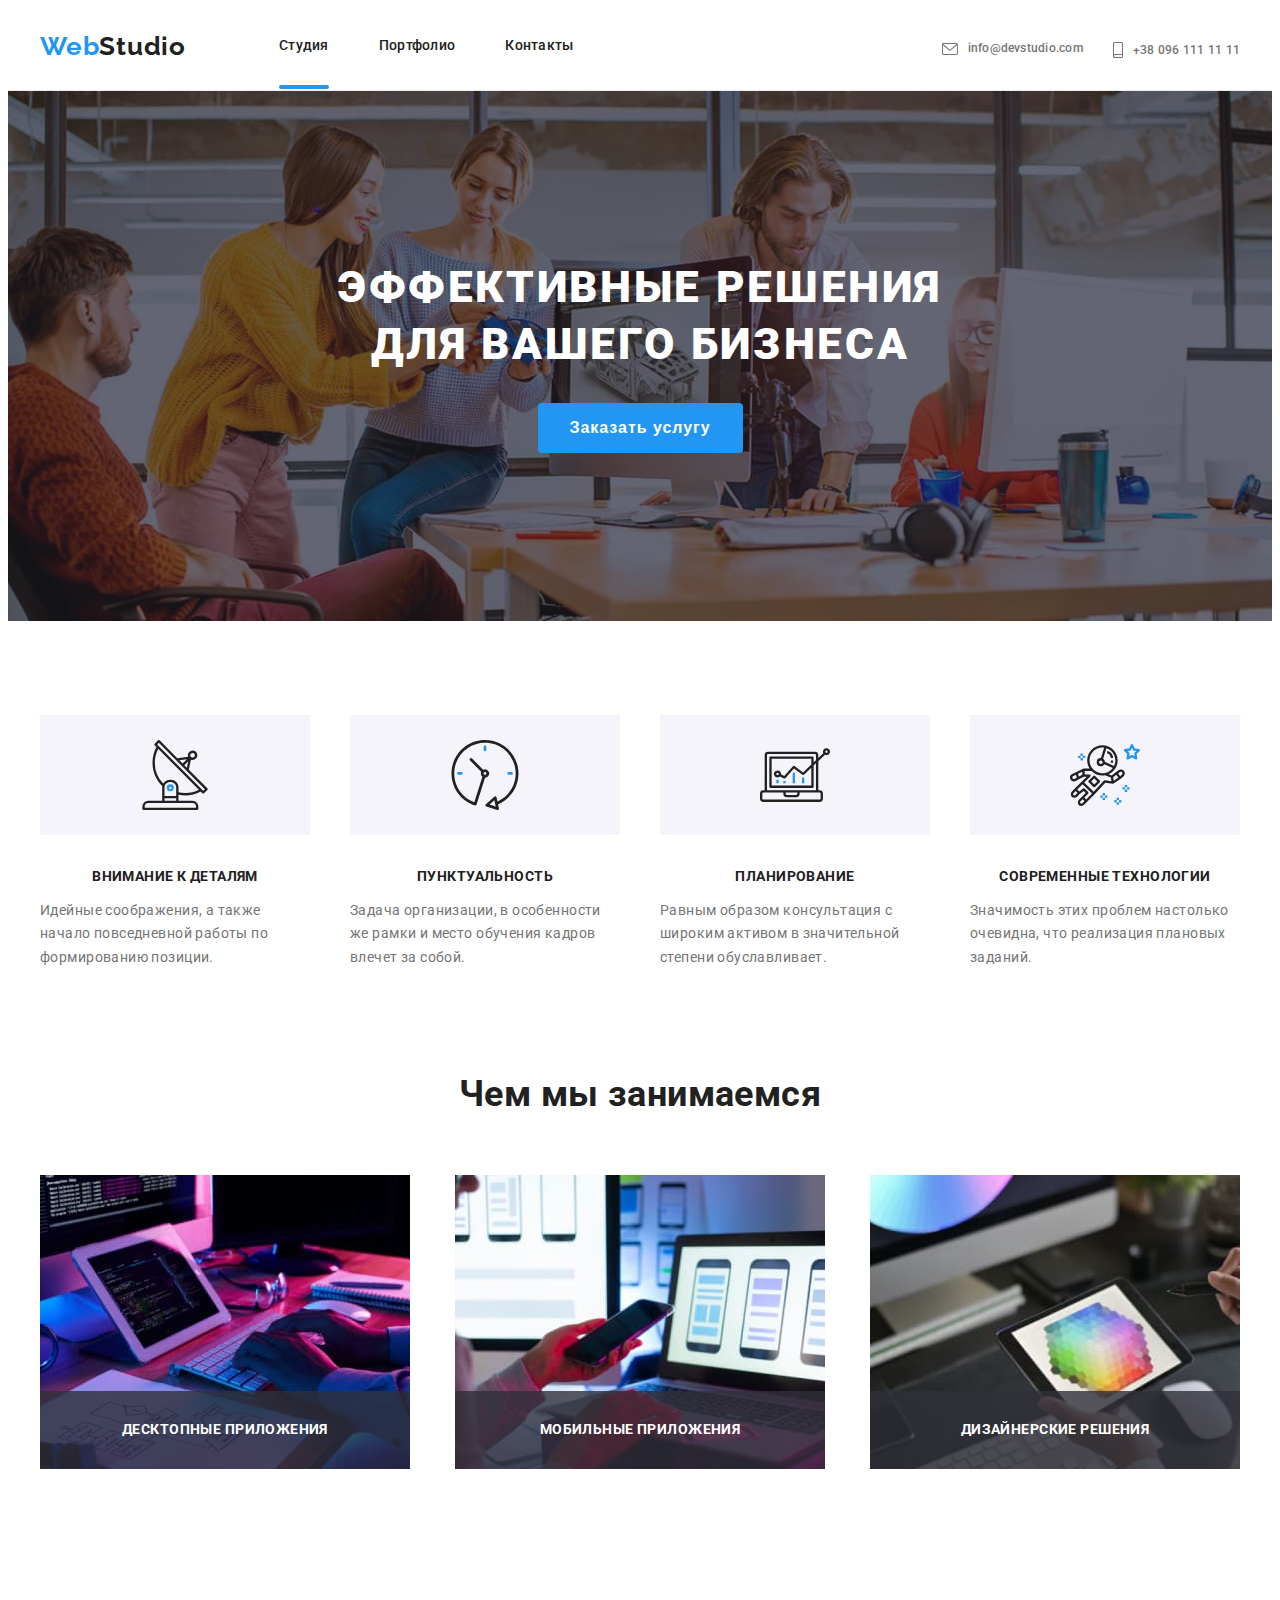
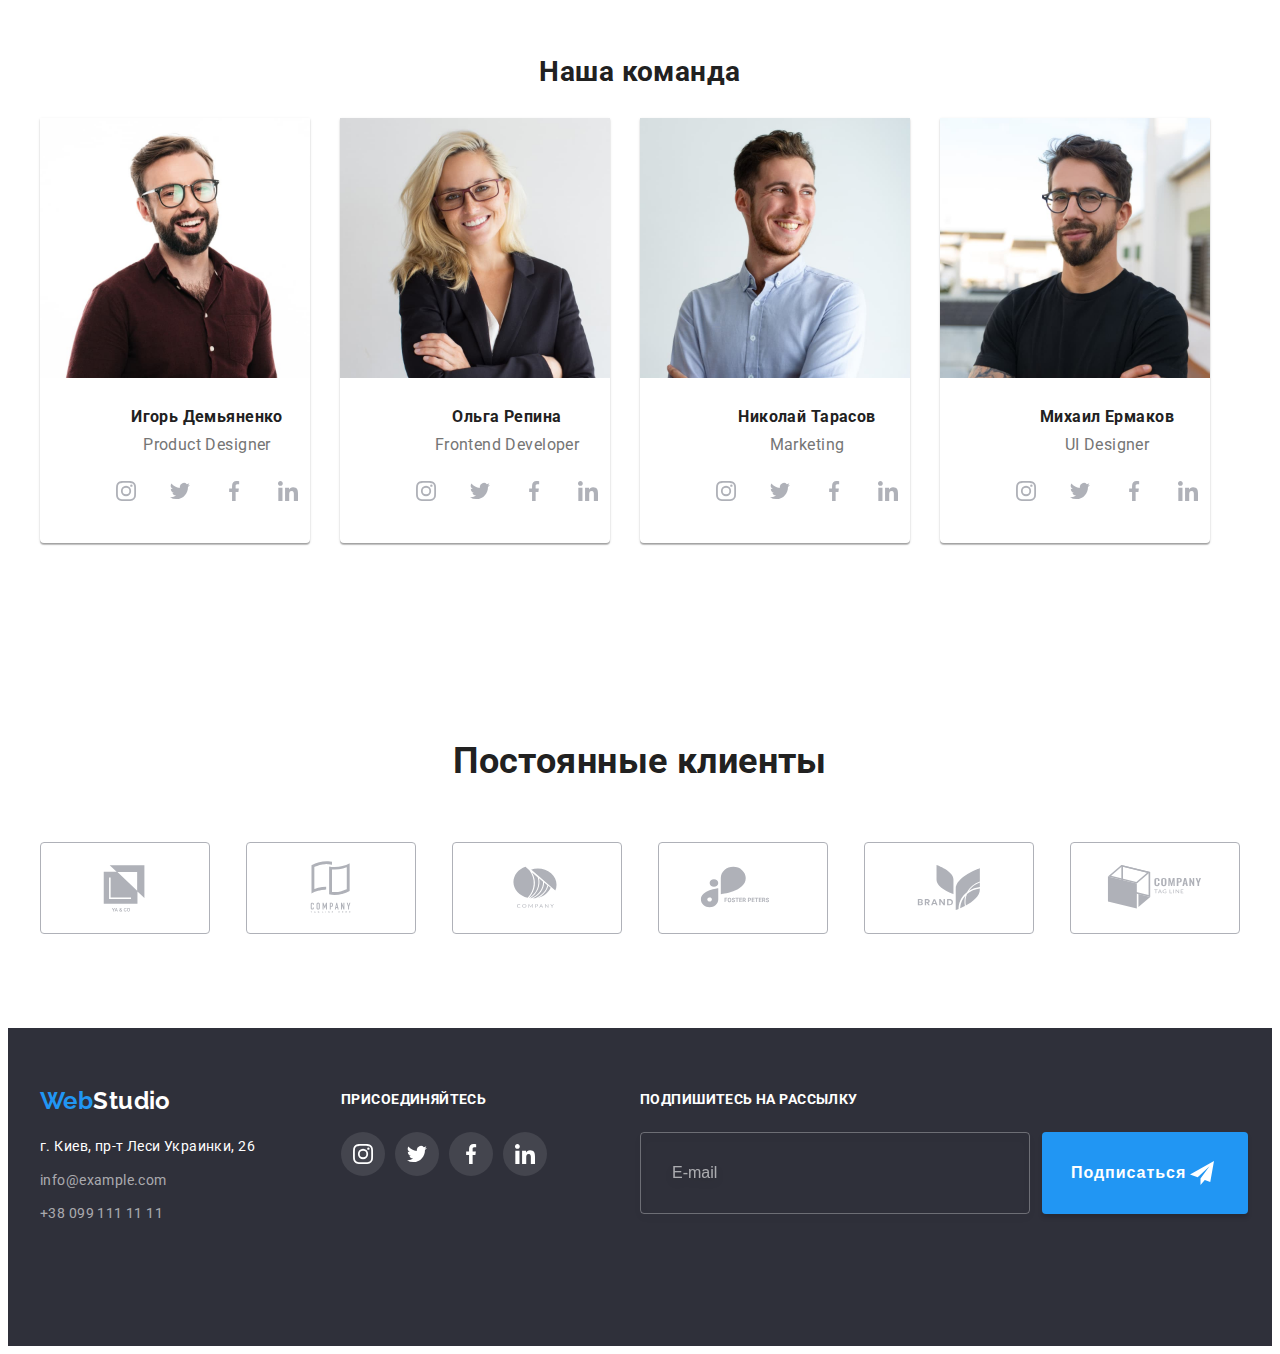
==== index.html @ 73c25d35 "adaptiv" ====
<!DOCTYPE html>
<html lang="ru">
  <head>
    <meta charset="UTF-8" />
    <meta http-equiv="X-UA-Compatible" content="IE=edge" />
    <meta name="viewport" content="width=device-width, initial-scale=1.0" />
    <link rel="preconnect" href="https://fonts.gstatic.com" />
    <link
      href="https://fonts.googleapis.com/css2?family=Raleway:wght@700&family=Roboto:wght@400;500;700;900&display=swap"
      rel="stylesheet"
    />
    <link
      rel="stylesheet"
      href="https://cdnjs.cloudflare.com/ajax/libs/modern-normalize/1.1.0/modern-normalize.min.css"
      integrity="sha512-wpPYUAdjBVSE4KJnH1VR1HeZfpl1ub8YT/NKx4PuQ5NmX2tKuGu6U/JRp5y+Y8XG2tV+wKQpNHVUX03MfMFn9Q=="
      crossorigin="anonymous"
      referrerpolicy="no-referrer"
    />
    <link rel="stylesheet" href="./css/main.min.css " />
    <title>WebStudio</title>
  </head>
  <body>
    <!-- Навигация
    ========================-->
    <header class="page-header">
      <div class="container page-header__container">
        <nav class="navigation">
          <a class="navigation__logo" href="./"
            ><samp class="logo__decoration">Web</samp>Studio</a
          >
          <button
            class="menu-toggle js-open-menu"
            aria-expanded="false"
            aria-controls="mobile-menu"
          >
            <svg
              width="24"
              height="24"
              fill="currentColor"
              viewBox="0 0 20 20"
              xmlns="http://www.w3.org/2000/svg"
            >
              <path
                fill-rule="evenodd"
                d="M3 5a1 1 0 011-1h12a1 1 0 110 2H4a1 1 0 01-1-1zM3 10a1 1 0 011-1h12a1 1 0 110 2H4a1 1 0 01-1-1zM3 15a1 1 0 011-1h12a1 1 0 110 2H4a1 1 0 01-1-1z"
                clip-rule="evenodd"
              ></path>
            </svg>
          </button>
          <div class="menu-container js-menu-container" id="mobile-menu">
            <button class="menu-toggle js-close-menu">
              <svg class="modal__icon-close">
                <use href="./images/svg/sprite.svg#close"></use>
              </svg>
            </button>
            <ul class="navigation__menu list">
              <li class="navigation__item">
                <a class="navigation__link link-current" href="./index.html"
                  >Студия</a
                >
              </li>
              <li class="navigation__item">
                <a class="navigation__link" href="./portfolio.html"
                  >Портфолио</a
                >
              </li>
              <li class="navigation__item">
                <a class="navigation__link" href="">Контакты</a>
              </li>
            </ul>
            <ul class="contact list">
              <li class="contact__item">
                <a class="contact__tell" href="tel:+380961111111">
                  +38 096 111 11 11</a
                >
              </li>
              <li class="contact__item">
                <a class="contact__mail" href="mailto:info@devstudio.com">
                  info@devstudio.com</a
                >
              </li>
            </ul>
            <ul class="menu-social list">
              <li class="menu-social__item">
                <a class="menu-social__link" href="">Instagram</a>
              </li>
              <li class="menu-social__item">
                <a class="menu-social__link" href="">Twitter</a>
              </li>
              <li class="menu-social__item">
                <a class="menu-social__link" href="">Facebook </a>
              </li>
              <li class="menu-social__item">
                <a class="menu-social__link" href="">LinkedIn</a>
              </li>
            </ul>
          </div>
          <ul class="navigation__menu list tablet">
            <li class="navigation__item">
              <a class="navigation__link link-current" href="./index.html"
                >Студия</a
              >
            </li>
            <li class="navigation__item">
              <a class="navigation__link" href="./portfolio.html">Портфолио</a>
            </li>
            <li class="navigation__item">
              <a class="navigation__link" href="">Контакты</a>
            </li>
          </ul>
        </nav>
        <ul class="contact list tablet">
          <li class="contact__item">
            <a class="contact__link" href="mailto:info@devstudio.com">
              <svg class="contact__icon-email">
                <use href="./images/svg/sprite.svg#email"></use>
              </svg>
              info@devstudio.com</a
            >
          </li>
          <li class="contact__item">
            <a class="contact__link" href="tel:+380961111111">
              <svg class="contact__icon-tell">
                <use href="./images/svg/sprite.svg#tel"></use>
              </svg>
              +38 096 111 11 11</a
            >
          </li>
        </ul>
      </div>
    </header>
    <main>
      <section class="page-hero">
        <div class="container">
          <h1 class="page-hero__title">
            Эффективные решения <br />
            для вашего бизнеса
          </h1>
          <button class="page-hero__button" type="button" data-modal-open>
            Заказать услугу
          </button>
        </div>
      </section>

      <!-- Особенности
    =========================-->
      <section class="page-section">
        <div class="container">
          <h2 class="visually-hidden">Особенности</h2>
          <ul class="features list">
            <li class="features__item">
              <div class="features__icon">
                <svg class="icon__antenna">
                  <use href="./images/svg/sprite.svg#antenna"></use>
                </svg>
              </div>
              <h3 class="features__title">Внимание к деталям</h3>
              <p class="features__text">
                Идейные соображения, а также начало повседневной работы по
                формированию позиции.
              </p>
            </li>
            <li class="features__item">
              <div class="features__icon">
                <svg class="icon__clock" width="70" height="70">
                  <use href="./images/svg/sprite.svg#clock"></use>
                </svg>
              </div>
              <h3 class="features__title">Пунктуальность</h3>
              <p class="features__text">
                Задача организации, в особенности же рамки и место обучения
                кадров влечет за собой.
              </p>
            </li>
            <li class="features__item">
              <div class="features__icon">
                <svg class="icon__diagram" width="70" height="70">
                  <use href="./images/svg/sprite.svg#diagram"></use>
                </svg>
              </div>
              <h3 class="features__title">Планирование</h3>
              <p class="features__text">
                Равным образом консультация с широким активом в значительной
                степени обуславливает.
              </p>
            </li>
            <li class="features__item">
              <div class="features__icon">
                <svg class="icon__astronaut" width="70" height="70">
                  <use href="./images/svg/sprite.svg#astronaut"></use>
                </svg>
              </div>
              <h3 class="features__title">Современные технологии</h3>
              <p class="features__text">
                Значимость этих проблем настолько очевидна, что реализация
                плановых заданий.
              </p>
            </li>
          </ul>
        </div>
      </section>

      <!-- Чем мы занимаемся
    ========================-->
      <section class="page-section works">
        <div class="container">
          <h2 class="works__title">Чем мы занимаемся</h2>
          <ul class="works-list list">
            <li class="works-list__item">
              <img src="./images/box1.jpg" alt="Человек с компютером" />
              <div class="works-list__bolok">
                <p class="works-list__text">Десктопные приложения</p>
              </div>
            </li>
            <li class="works-list__item">
              <img src="./images/box2.jpg" alt="Человек с телефоном" />
              <div class="works-list__bolok">
                <p class="works-list__text">Мобильные приложения</p>
              </div>
            </li>
            <li class="works-list__item">
              <img src="./images/box3.jpg" alt="Человек с планшетом" />
              <div class="works-list__bolok">
                <p class="works-list__text">Дизайнерские решения</p>
              </div>
            </li>
          </ul>
        </div>
      </section>

      <!-- Наша команда
    =========================-->
      <section class="page-section team">
        <div class="container">
          <h2 class="team-subject">Наша команда</h2>
          <ul class="team-list list">
            <li class="team-list__item">
              <img class="team-img" src="./images/img(1).jpg" alt="Мужчина" />
              <div class="team-info">
                <h3 class="team-info__name">Игорь Демьяненко</h3>
                <p class="team-info__profesion">Product Designer</p>
                <ul class="list-icon list">
                  <li class="list-icon__item">
                    <a class="list-icon__link" href="">
                      <svg class="list-icon__social">
                        <use
                          href="./images/svg/sprite.svg#instagram"
                        ></use></svg
                    ></a>
                  </li>
                  <li class="list-icon__item">
                    <a class="list-icon__link" href=""
                      ><svg class="list-icon__social">
                        <use href="./images/svg/sprite.svg#twiter"></use></svg
                    ></a>
                  </li>
                  <li class="list-icon__item">
                    <a class="list-icon__link" href=""
                      ><svg class="list-icon__social">
                        <use href="./images/svg/sprite.svg#fasebook"></use></svg
                    ></a>
                  </li>
                  <li class="list-icon__item">
                    <a class="list-icon__link" href=""
                      ><svg class="list-icon__social">
                        <use href="./images/svg/sprite.svg#linkedin"></use></svg
                    ></a>
                  </li>
                </ul>
              </div>
            </li>
            <li class="team-list__item">
              <img class="team-img" src="./images/img(2).jpg" alt="Женщина" />
              <div class="team-info">
                <h3 class="team-info__name">Ольга Репина</h3>
                <p class="team-info__profesion">Frontend Developer</p>
                <ul class="list-icon list">
                  <li class="list-icon__item">
                    <a class="list-icon__link" href="">
                      <svg class="list-icon__social">
                        <use
                          href="./images/svg/sprite.svg#instagram"
                        ></use></svg
                    ></a>
                  </li>
                  <li class="list-icon__item">
                    <a class="list-icon__link" href=""
                      ><svg class="list-icon__social">
                        <use href="./images/svg/sprite.svg#twiter"></use></svg
                    ></a>
                  </li>
                  <li class="list-icon__item">
                    <a class="list-icon__link" href=""
                      ><svg class="list-icon__social">
                        <use href="./images/svg/sprite.svg#fasebook"></use></svg
                    ></a>
                  </li>
                  <li class="list-icon__item">
                    <a class="list-icon__link" href=""
                      ><svg class="list-icon__social">
                        <use href="./images/svg/sprite.svg#linkedin"></use></svg
                    ></a>
                  </li>
                </ul>
              </div>
            </li>
            <li class="team-list__item">
              <img class="team-img" src="./images/img(3).jpg" alt="Мужчина" />
              <div class="team-info">
                <h3 class="team-info__name">Николай Тарасов</h3>
                <p class="team-info__profesion">Marketing</p>
                <ul class="list-icon list">
                  <li class="list-icon__item">
                    <a class="list-icon__link" href="">
                      <svg class="list-icon__social">
                        <use
                          href="./images/svg/sprite.svg#instagram"
                        ></use></svg
                    ></a>
                  </li>
                  <li class="list-icon__item">
                    <a class="list-icon__link" href=""
                      ><svg class="list-icon__social">
                        <use href="./images/svg/sprite.svg#twiter"></use></svg
                    ></a>
                  </li>
                  <li class="list-icon__item">
                    <a class="list-icon__link" href=""
                      ><svg class="list-icon__social">
                        <use href="./images/svg/sprite.svg#fasebook"></use></svg
                    ></a>
                  </li>
                  <li class="list-icon__item">
                    <a class="list-icon__link" href=""
                      ><svg class="list-icon__social">
                        <use href="./images/svg/sprite.svg#linkedin"></use></svg
                    ></a>
                  </li>
                </ul>
              </div>
            </li>
            <li class="team-list__item">
              <img class="team-img" src="./images/img(4).jpg" alt="Мужчина" />
              <div class="team-info">
                <h3 class="team-info__name">Михаил Ермаков</h3>
                <p class="team-info__profesion">UI Designer</p>
                <ul class="list-icon list">
                  <li class="list-icon__item">
                    <a class="list-icon__link" href="">
                      <svg class="list-icon__social">
                        <use
                          href="./images/svg/sprite.svg#instagram"
                        ></use></svg
                    ></a>
                  </li>
                  <li class="list-icon__item">
                    <a class="list-icon__link" href=""
                      ><svg class="list-icon__social">
                        <use href="./images/svg/sprite.svg#twiter"></use></svg
                    ></a>
                  </li>
                  <li class="list-icon__item">
                    <a class="list-icon__link" href=""
                      ><svg class="list-icon__social">
                        <use href="./images/svg/sprite.svg#fasebook"></use></svg
                    ></a>
                  </li>
                  <li class="list-icon__item">
                    <a class="list-icon__link" href=""
                      ><svg class="list-icon__social">
                        <use href="./images/svg/sprite.svg#linkedin"></use></svg
                    ></a>
                  </li>
                </ul>
              </div>
            </li>
          </ul>
        </div>
      </section>

      <!-- Постоянные клиенты
    =========================-->
      <section class="page-section">
        <div class="container">
          <h2 class="customers__subject">Постоянные клиенты</h2>
          <ul class="customers-list list">
            <li class="customers-list__item">
              <a class="customers-list__link" href="">
                <svg class="customers-list__icon">
                  <use href="./images/svg/sprite.svg#compani1"></use>
                </svg>
              </a>
            </li>
            <li class="customers-list__item">
              <a class="customers-list__link" href="">
                <svg class="customers-list__icon">
                  <use href="./images/svg/sprite.svg#compani2"></use>
                </svg>
              </a>
            </li>
            <li class="customers-list__item">
              <a class="customers-list__link" href="">
                <svg class="customers-list__icon">
                  <use href="./images/svg/sprite.svg#compani3"></use>
                </svg>
              </a>
            </li>
            <li class="customers-list__item">
              <a class="customers-list__link" href="">
                <svg class="customers-list__icon">
                  <use href="./images/svg/sprite.svg#compani4"></use>
                </svg>
              </a>
            </li>
            <li class="customers-list__item">
              <a class="customers-list__link" href="">
                <svg class="customers-list__icon">
                  <use href="./images/svg/sprite.svg#compani5"></use>
                </svg>
              </a>
            </li>
            <li class="customers-list__item">
              <a class="customers-list__link" href="">
                <svg class="customers-list__icon">
                  <use href="./images/svg/sprite.svg#compani6"></use>
                </svg>
              </a>
            </li>
          </ul>
        </div>
      </section>
    </main>

    <!-- Подвал
    ========================= -->
    <footer class="footer">
      <div class="container container-foter">
        <div class="footer__section">
          <div class="container-adress">
            <a class="footer__logo" href="./"
              ><samp class="logo__decoration">Web</samp>Studio</a
            >

            <address class="address">
              <ul class="address__list list">
                <li class="address__item">
                  <a
                    class="address__contact"
                    href="https://cutt.ly/vnE3hMo"
                    target="_blank"
                    >г. Киев, пр-т Леси Украинки, 26</a
                  >
                </li>
                <li class="address__item">
                  <a class="address__mail" href="mailto:info@devstudio.com"
                    >info@example.com</a
                  >
                </li>
                <li class="address__item">
                  <a class="address__tell" href="tel:+380961111111"
                    >+38 099 111 11 11</a
                  >
                </li>
              </ul>
            </address>
          </div>
          <div class="footer__social">
            <h2 class="social__subject">присоединяйтесь</h2>
            <ul class="list social__list">
              <li class="social__item">
                <a class="social__link" href=""
                  ><svg class="social__icon">
                    <use
                      href="./images/svg/sprite.svg#instagram
                "
                    ></use></svg
                ></a>
              </li>
              <li class="social__item">
                <a class="social__link" href=""
                  ><svg class="social__icon">
                    <use
                      href="./images/svg/sprite.svg#twiter
                "
                    ></use></svg
                ></a>
              </li>
              <li class="social__item">
                <a class="social__link" href=""
                  ><svg class="social__icon">
                    <use
                      href="./images/svg/sprite.svg#fasebook
                "
                    ></use></svg
                ></a>
              </li>
              <li class="social__item">
                <a class="social__link" href=""
                  ><svg class="social__icon">
                    <use
                      href="./images/svg/sprite.svg#linkedin
                "
                    ></use></svg
                ></a>
              </li>
            </ul>
          </div>
        </div>
        <div class="footer-form">
          <h3 class="footer-form__title">Подпишитесь на рассылку</h3>
          <div class="form-box">
            <form action="#">
              <label for="mail"></label>
              <input
                type="email"
                id="mail"
                placeholder="E-mail"
                class="footer-form__mail"
              />
            </form>
            <button type="submit" class="footer-form__button">
              Подписаться
            </button>
          </div>
        </div>
      </div>
    </footer>

    <!-- Modals
==================================== -->
    <div class="backdrop is-hidden" data-modal>
      <div class="modal">
        <button class="modal__button-close" type="button" data-modal-close>
          <svg class="modal__icon-close">
            <use href="./images/svg/sprite.svg#close"></use>
          </svg>
        </button>
        <h3 class="modal__title">Оставьте свои данные, мы вам перезвоним</h3>
        <form action="#" class="modal-form">
          <label for="user-name" class="modal-form__label">Имя</label>

          <div class="modal-form__box">
            <input
              type="text"
              name="user-name"
              class="modal-form__input"
              id="user-name"
              autofocus
            />
            <svg class="modal-form__icon">
              <use href="./images/svg/sprite.svg#user"></use>
            </svg>
          </div>

          <label for="user-phone" class="modal-form__label">Телефон</label>
          <div class="modal-form__box">
            <input
              type="tel"
              name="user-phone"
              class="modal-form__input"
              id="user-phone"
            />
            <svg class="modal-form__icon">
              <use href="./images/svg/sprite.svg#phone"></use>
            </svg>
          </div>

          <label for="user-mail" class="modal-form__label">Почта</label>
          <div class="modal-form__box">
            <input
              type="email"
              name="user-mail"
              class="modal-form__input"
              id="user-mail"
            />
            <svg class="modal-form__icon">
              <use href="./images/svg/sprite.svg#mail"></use>
            </svg>
          </div>
          <label for="textarea" class="modal-form__label">Комментарий</label>
          <textarea
            name="textarea"
            id="textarea"
            cols="20"
            rows="10"
            class="modal-form__textarea"
            placeholder="Введите текст"
          ></textarea>

          <label for="modal-checkbox" class="modal-form__checkbox">
            <input
              type="checkbox"
              id="modal-checkbox"
              class="checkbox title-none"
            />
            <span class="checkbox__box"></span>
            <span class="modal-form__agree"
              >Соглашаюсь с рассылкой и принимаю
              <a href="" class="agree__link">Условия договора</a></span
            >
          </label>
        </form>
        <button type="submit" class="modal-form__button">Отправить</button>
      </div>
    </div>

    <script src="./js/modal.js"></script>
    <script defer src="js/mobile-menu.js"></script>
  </body>
</html>
---- css/main.min.css ----
:root{--title-color: #212121;--primarycolor: #757575;--white-color: #fff;--acent-color: #2196f3;--button-color: #f5f4fa;--roboto-font: 'Roboto', sans-serif;--logo-font: 'Raleway', sans-serif}.visually-hidden{position:absolute;width:1px;height:1px;margin:-1px;border:0;padding:0;white-space:nowrap;clip-path:inset(100%);clip:rect(0 0 0 0);overflow:hidden}.is-hidden{opacity:0;visibility:hidden;pointer-events:none}.modal__button-close{display:flex;justify-content:center;align-items:center;position:absolute;top:8px;right:8px;cursor:pointer;width:30px;height:30px;border-radius:50%;border:1px solid rgba(0,0,0,0.1);padding:0;background-color:transparent;outline:none;transition:box-shadow 250ms cubic-bezier(0.4, 0, 0.2, 1),fill 250ms cubic-bezier(0.4, 0, 0.2, 1),border-color 250ms cubic-bezier(0.4, 0, 0.2, 1)}.modal__button-close:hover,.modal__button-close:focus{fill:var(--accnt-color);border-color:var(--accnt-color);box-shadow:0px 1px 1px rgba(0,0,0,0.12),0px 4px 4px rgba(0,0,0,0.06),1px 4px 6px rgba(0,0,0,0.16)}.modal__icon-close{width:18px;height:18px}body{background-color:var(--white-color);color:var(--primarycolor);font-family:var(--roboto-font);font-size:14px;font-weight:400;line-height:1.7;letter-spacing:0.03em}h1,h2,h3,h4,h5,h6,p{margin:0}.list{list-style:none;padding:0;margin:0}img{display:block}.page-section{padding-top:60px;padding-bottom:60px}@media screen and (min-width: 1200px){.page-section{padding-top:94px;padding-bottom:94px}}.container{width:100%;padding:0 15px}@media screen and (min-width: 480px){.container{width:480px;margin:0 auto}}@media screen and (min-width: 768px){.container{width:768px}}@media screen and (min-width: 1200px){.container{width:1200px}}.page-header{padding:10px 0;border-bottom:1px solid #ececec}.navigation{display:flex;align-items:center;justify-content:space-between}.navigation__logo{text-decoration:none;font-family:var(--logo-font);font-size:24px;font-weight:700;line-height:1.1;color:var(--title-color);letter-spacing:0.03em}.logo__decoration{font-family:var(--logo-font);color:var(--acent-color)}.menu-toggle{min-height:40px;min-width:40px;display:flex;align-items:center;justify-content:center;margin:0;padding:0;background-color:transparent;cursor:pointer;border:none;border-radius:50%;outline:none}.menu-toggle:hover,.menu-toggle:focus{color:var(--acent-color)}.menu-container{position:fixed;top:0;left:0;width:100%;z-index:999;padding:48px 0 48px 40px;background-color:var(--white-color);transform:translateX(-150%);transition:transform 250ms ease-in-out}.menu-container .menu-toggle{position:absolute;top:16px;right:16px;color:var(--white-color)}.menu-container .menu-toggle:hover{fill:var(--acent-color)}.menu-container.is-open{transform:translateX(0)}@media (min-width: 767px){.menu-toggle{display:none}}.navigation__menu{margin-bottom:300px}.navigation__item{margin-bottom:35px}.navigation__item:last-child{margin:0}.navigation__link{text-decoration:none;font-weight:500;font-size:40px;color:var(--title-color)}.link-current{color:var(--acent-color)}.contact{margin-bottom:65px}.contact__item:not(:last-child){margin-bottom:30px}.contact__link{text-decoration:none;font-weight:500;font-size:34px;line-height:1.1;letter-spacing:0.02em;color:var(--primarycolor)}.contact__tell{text-decoration:none;font-weight:500;font-size:34px;letter-spacing:0.02em;color:var(--acent-color)}.contact__mail{text-decoration:none;font-weight:500;font-size:24px;letter-spacing:0.02em;color:var(--primarycolor)}.menu-social{display:flex}.menu-social__item:not(:last-child){margin-right:20px}.menu-social__link{text-decoration:none;font-weight:500;font-size:18px;letter-spacing:0.02em;color:var(--acent-color)}@media screen and (max-width: 767px){.tablet{display:none}}@media screen and (min-width: 768px){.page-header__container{display:flex}.navigation__logo{margin-right:88px}.menu-toggle{display:none}.navigation__menu{display:flex;margin-bottom:0;margin-right:84px}.navigation__item{margin-right:50px;margin-bottom:0}.navigation__item:last-child{margin:0}.navigation__link{position:relative;text-decoration:none;font-weight:500;font-size:14px;letter-spacing:0.02em;color:var(--title-color)}.link-current::after{display:block;position:absolute;bottom:0;bottom:-22px;content:'';width:100%;height:4px;background:var(--acent-color);border-radius:2px}.contact{margin-bottom:0;align-items:center}.contact__item:not(:last-child){margin-bottom:10px}.contact__link{display:flex;align-items:center;text-decoration:none;font-weight:500;font-size:12px;line-height:1.1;letter-spacing:0.02em;text-align:center;color:var(--primarycolor)}.contact__icon-email{display:inline-block;width:14px;height:10px;margin-right:10px;fill:#757575}.contact__icon-tell{display:inline-block;align-items:center;width:10px;height:14px;margin-right:10px;fill:#757575}}@media screen and (min-width: 1200px){.page-header{padding:24px 0}.page-header__container{justify-content:space-between;align-items:baseline}.navigation__logo{margin-right:93px;font-weight:700;font-size:26px}.link-current::after{bottom:-36px}.navigation__link{transition:color 250ms cubic-bezier(0.4, 0, 0.2, 1)}.navigation__link:hover,.navigation__link:focus{color:var(--acent-color)}.contact{display:flex;align-items:flex-start}.contact__item:not(:last-child){margin-right:30px}.contact__link{transition:color 250ms cubic-bezier(0.4, 0, 0.2, 1)}.contact__link:hover,.contact__link:focus{color:var(--acent-color)}.contact__icon-email{width:16px;height:12px;transition:fill 250ms cubic-bezier(0.4, 0, 0.2, 1)}.contact__link:hover .contact__icon-email,.contact__link:focus .contact__icon-email{fill:var(--acent-color)}.contact__icon-tell{width:10px;height:16px;transition:fill 250ms cubic-bezier(0.4, 0, 0.2, 1)}.contact__link:hover .contact__icon-tell,.contact__link:focus .contact__icon-tell{fill:var(--acent-color)}}.page-hero{width:100%;padding:168px 0;text-align:center;margin:auto;background-color:#2f303a;background-image:linear-gradient(to right, rgba(47,48,58,0.4), rgba(47,48,58,0.4)),url(../images/svg/hero.jpg);background-repeat:no-repeat;background-position:center;background-size:cover}.page-hero__title{margin:0;margin-bottom:30px;text-transform:uppercase;font-weight:900;font-size:26px;line-height:1.3;letter-spacing:0.06em;color:var(--white-color)}.page-hero__button{border:none;padding:10px 32px;border-radius:4px;letter-spacing:0.06em;font-weight:700;font-size:16px;line-height:1.87;text-align:center;letter-spacing:0.06em;background-color:var(--acent-color);color:var(--white-color);cursor:pointer;transition:background-color 250ms cubic-bezier(0.4, 0, 0.2, 1)}@media screen and (min-width: 1200px){.page-hero__title{font-weight:900;font-size:44px}.page-hero__button:hover,.page-hero__button:focus{background-color:#188ce8}}.features{list-style:none}.features__item{width:100%;align-items:center}.features__item:not(:last-child){margin-bottom:30px}.features__icon{display:flex;justify-content:center;align-items:center;margin-bottom:30px;height:120px;width:100%;background-color:#f5f4fa}@media screen and (min-width: 480px){.features__item{width:450px}.features__icon{width:450px}}.icon__antenna{width:70px;height:70px;fill:#212121}.icon__clock{fill:#212121}.icon__diagram{fill:#2196f3}.icon__astronaut{fill:#2196f3}.features__title{margin-top:0;margin-bottom:10px;text-align:center;color:var(--title-color);font-size:14px;font-weight:700;text-transform:uppercase}@media screen and (min-width: 768px){.features{display:flex;flex-wrap:wrap;justify-content:space-between}.features__item{width:354px}.features__item:nth-child(3){margin-bottom:0}.features__icon{width:354px}}@media screen and (min-width: 1200px){.features{flex-wrap:nowrap}.features .features__item{margin-bottom:0}.features__item{width:calc(100% / 4 - 30px)}.features__icon{width:270px}}.works{padding-top:0}@media screen and (max-width: 1199px){.works{display:none}}.works__title{margin-top:0;margin-bottom:50px;text-align:center;font-weight:700;font-size:36px;color:var(--title-color)}.works-list{display:flex;justify-content:space-between}.works-list__item{position:relative}.works-list__bolok{position:absolute;bottom:0;left:50%;transform:translate(-50%, 0px);width:100%}.works-list__text{margin:0;padding-top:27px;padding-bottom:27px;display:flex;justify-content:center;font-family:var(--roboto-font);font-weight:bold;font-size:14px;color:var(--white-color);text-transform:uppercase;background:rgba(47,48,58,0.8)}.team-subject{margin-bottom:30px;text-align:center;font-weight:700;font-size:28px;line-height:1.1;color:var(--title-color)}.team-list__item{background-color:var(--white-color);box-shadow:0px 1px 3px rgba(0,0,0,0.12),0px 1px 1px rgba(0,0,0,0.14),0px 2px 1px rgba(0,0,0,0.2);border-radius:0px 0px 4px 4px}.team-list__item:not(:last-child){margin-bottom:30px}.team-img{margin:auto;width:100%}.team-info{width:100%;text-align:center;padding-top:30px;padding-bottom:30px;padding-left:32px;padding-right:32px}.team-info__name{font-weight:500px;font-size:16px;margin-bottom:10px;line-height:1.1;color:var(--title-color)}.team-info__profesion{font-size:16px;line-height:1.1;margin-bottom:16px}.list-icon{list-style:none;display:flex;justify-content:center}.list-icon__item{margin-right:10px}.list-icon__item:last-child{margin-right:0}.list-icon__link{display:block;width:44px;height:44px;background-color:var(--white-color);border-radius:50px}.list-icon__social{width:44px;height:44px;fill:#afb1b8}@media screen and (min-width: 768px){.team-list{display:flex;flex-wrap:wrap}.team-list__item{width:354px}.team-list__item:nth-child(3){margin-bottom:0}.team-list__item:nth-child(2n+1){margin-right:30px}.team-img{width:354px;height:374px}}@media screen and (min-width: 1200px){.team-list{flex-wrap:nowrap}.team-list .team-list__item{margin-bottom:0}.team-list__item{width:270px}.team-list__item:nth-child(2){margin-right:30px}.team-img{width:270px;height:260px}.list-icon__link{transition:background-color 250ms cubic-bezier(0.4, 0, 0.2, 1)}.list-icon__link:hover,.list-icon__link:focus{background-color:var(--acent-color)}.list-icon__social{transition:fill 250ms cubic-bezier(0.4, 0, 0.2, 1)}.list-icon__link:hover .list-icon__social,.list-icon__link:focus .list-icon__social{fill:var(--white-color)}}.customers__subject{font-size:36px;color:var(--title-color);text-align:center;margin:0%;margin-bottom:50px}.customers-list{display:flex;flex-wrap:wrap;justify-content:space-between}.customers-list__item{width:210px}.customers-list__item:nth-child(-n+4){margin-bottom:30px}.customers-list__link{display:flex;justify-content:center;align-items:center;height:92px;border:1px solid #afb1b8;box-sizing:border-box;border-radius:4px;transition:border-color 250ms cubic-bezier(0.4, 0, 0.2, 1)}.customers-list__link:hover,.customers-list__link:focus{border-color:var(--acent-color)}.customers-list__icon{width:106px;height:60px;fill:#afb1b8;transition:fill 250ms cubic-bezier(0.4, 0, 0.2, 1)}.customers-list__link:hover .customers-list__icon,.customers-list__link:focus .customers-list__icon{fill:var(--acent-color)}@media screen and (min-width: 768px){.customers-list__item:nth-child(4){margin-bottom:0}}@media screen and (min-width: 1200px){.customers-list .customers-list__item{margin-bottom:0}.customers-list__item{width:170px}}.footer{padding:60px 0;background-color:#2f303a}.container-adress{text-align:center;margin-bottom:60px}.footer__logo{display:inline-block;margin-bottom:20px;text-decoration:none;font-family:var(--logo-font);font-size:24px;font-weight:700;line-height:1.1;color:var(--white-color)}.address{margin:0 auto;font-style:inherit;width:231px}.address__list{display:inline-block;list-style:none}.address__item{margin-bottom:10px}.address__item:last-child{margin:0}.address__contact{display:inline-block;text-decoration:none;font-style:inherit;line-height:1.7;color:var(--white-color);transition:color 250ms cubic-bezier(0.4, 0, 0.2, 1)}.address__mail{display:inline-block;text-decoration:none;line-height:1.7;color:rgba(255,255,255,0.6)}.address__tell{text-decoration:none;line-height:1.7;color:rgba(255,255,255,0.6);transition:color 250ms cubic-bezier(0.4, 0, 0.2, 1)}.footer__social{text-align:center;margin-bottom:60px}.social__subject{margin-bottom:20px;text-transform:uppercase;font-size:14px;color:var(--white-color)}.social__list{display:flex;justify-content:center}.social__item{margin-right:10px}.social__item:last-child{margin-right:0}.social__link{display:flex;justify-content:center;align-items:center;width:44px;height:44px;background-color:rgba(255,255,255,0.1);border-radius:50px}.social__icon{width:44px;height:44px;fill:var(--white-color)}.footer-form{text-align:center}.footer-form__title{font-weight:bold;font-size:14px;text-transform:uppercase;color:var(--white-color);margin:0;margin-bottom:20px}.footer-form__mail{width:100%;margin-bottom:20px;color:var(--white-color);background-color:transparent;border:1px solid rgba(255,255,255,0.3);filter:drop-shadow(0px 4px 4px rgba(0,0,0,0.15));border-radius:4px;height:50px;padding:15px}.footer-form__mail::placeholder{font-size:16px;line-height:1.6;color:rgba(255,255,255,0.6);padding:15px 295px 15px 16px}.footer-form__button{color:var(--white-color);font-weight:bold;font-size:16px;line-height:1.8;letter-spacing:0.06em;padding:10px 62px 10px 29px;background:#2196f3;box-shadow:0px 4px 4px rgba(0,0,0,0.15);border:none;border-radius:4px;cursor:pointer;background-repeat:no-repeat;background-origin:border-box;background-position:148px 50%;background-image:url(../images/svg/icon-tviter.svg)}@media screen and (min-width: 768px){.footer__section{display:flex;justify-content:space-between}.footer-form__mail{width:450px}}@media screen and (min-width: 1200px){.container-foter{display:flex}.container-adress{text-align:inherit;margin-right:70px}.footer__social{margin-right:93px;text-align:inherit}.social__link{transition:background-color 250ms cubic-bezier(0.4, 0, 0.2, 1)}.social__link:hover,.social__link:focus{background-color:var(--accnt-color)}.footer-form{text-align:inherit}.footer-form__mail{width:358px;margin-bottom:0;margin-right:12px}.form-box{display:flex}}.filter__list{display:flex;flex-wrap:wrap;list-style:none;margin-bottom:46px}.filter__item:nth-child(-n+4){margin-right:8px}.filter__item:nth-child(-n+4):nth-child(-n+3){margin-bottom:15px}.filter__button{border:none;border-radius:4px;padding:6px 22px;font-family:var(--roboto-font);font-size:16px;font-weight:500;line-height:1.6;background-color:var(--button-color);color:var(--title-color);cursor:pointer;transition:box-shadow 250ms cubic-bezier(0.4, 0, 0.2, 1),background-color 250ms cubic-bezier(0.4, 0, 0.2, 1),color 250ms cubic-bezier(0.4, 0, 0.2, 1)}.filter__button:hover,.filter__button:focus{background-color:var(--acent-color);color:var(--white-color);box-shadow:0px 3px 1px rgba(0,0,0,0.1),0px 1px 2px rgba(0,0,0,0.08),0px 2px 2px rgba(0,0,0,0.12);border-radius:4px}.portfolio__list{list-style:none;display:flex;flex-wrap:wrap}.portfolio__list>.portfolio__item{flex-basis:calc(100% / 3 - 30px);margin-left:30px;margin-top:30px}.portfolio__link{display:block;width:100%;text-decoration:none;transition:box-shadow 250ms cubic-bezier(0.4, 0, 0.2, 1)}.portfolio__link:hover,.portfolio__link:focus{box-shadow:0px 1px 1px rgba(0,0,0,0.12),0px 4px 4px rgba(0,0,0,0.06),1px 4px 6px rgba(0,0,0,0.16)}.portfolio__overlay{position:relative;overflow:hidden}.overlay__img{margin:0}.overlay__text{position:absolute;top:0;left:0;width:100%;height:100%;background:rgba(33,150,243,0.9);transform:translateY(100%);transition:transform 250ms linear;font-weight:400;font-size:18px;line-height:1.5;color:var(--white-color);letter-spacing:0.03em;padding:63px 24px;margin:0;overflow:auto}.portfolio__link:hover .overlay__text,.portfolio__link:focus .overlay__text{transform:translateY(0%)}.portfolio__blok{padding:20px 24px;border:1px solid #eeeeee;border-top:none}.box__title{margin:0;font-weight:700;font-size:18px;line-height:2;color:var(--title-color)}.box__text{margin:0;color:var(--primarycolor);font-size:16px;line-height:1.8}.backdrop{position:fixed;top:0;left:0;background:rgba(0,0,0,0.2);width:100vw;height:100vh}.modal{position:absolute;top:50%;left:50%;transform:translate(-50%, -50%);padding:40px;width:450px;height:609px;background-color:var(--white-color);text-align:center}.modal__title{font-weight:bold;font-size:20px;line-height:1.1;letter-spacing:0.03em;color:var(--title-color);margin:0;margin-bottom:12px}.modal-form{margin-bottom:30px;text-align:initial}.modal-form__label{display:inline-block;font-weight:normal;font-size:12px;line-height:1.1;letter-spacing:0.01em;margin-bottom:4px}.modal-form__box{position:relative;margin-bottom:10px}.modal-form__icon{width:18px;height:18px;position:absolute;left:12px;top:50%;transform:translateY(-50%);transition:fill 250ms cubic-bezier(0.4, 0, 0.2, 1)}.modal-form__input:hover+.modal-form__icon,.modal-form__input:focus+.modal-form__icon{fill:var(--acent-color)}.modal-form__input{width:100%;height:40px;border:1px solid rgba(33,33,33,0.2);border-radius:4px;outline:none;padding-left:42px;transition:border-color 250ms cubic-bezier(0.4, 0, 0.2, 1)}.modal-form__input:hover,.modal-form__input:focus{border-color:var(--acent-color)}.modal-form__textarea{width:100%;height:120px;border:1px solid rgba(33,33,33,0.2);border-radius:4px;resize:none;padding:12px 16px;outline:none;margin-bottom:20px;transition:border-color 250ms cubic-bezier(0.4, 0, 0.2, 1)}.modal-form__textarea:hover,.modal-form__textarea:focus{border-color:var(--acent-color)}.modal-form__textarea::placeholder{font-size:12px;line-height:1.2;letter-spacing:0.01em;color:rgba(117,117,117,0.5)}.modal-form__checkbox{display:flex;justify-content:center;align-items:center}.checkbox:checked+.checkbox__box{background-color:var(--acent-color);background-image:url(../images/svg/Vector.svg);background-repeat:no-repeat;background-origin:border-box;background-position:center;border-color:transparent}.checkbox-box{width:15px;height:15px;border:2px solid var(--title-color);border-radius:2px;margin-right:8px}.checkbox:focus+.checkbox-box{border-color:var(--acent-color)}.modal-form__agree{font-size:12px;line-height:1.1}.agree__link{font-size:12px;line-height:1.8;color:var(--acent-color)}.modal-form__button{display:inline-block;padding:10px 55px;background-color:var(--acent-color);color:var(--white-color);border:none;border-radius:4px;cursor:pointer;font-weight:bold;font-size:16px;line-height:1.8;box-shadow:0px 4px 4px rgba(0,0,0,0.15);transition:background-color 250ms cubic-bezier(0.4, 0, 0.2, 1)}.modal-form__button:hover,.modal-form__button:focus{background-color:#188ce8}@media screen and (min-width: 1200px){.modal{width:528px;height:581px}}
/*# sourceMappingURL=main.min.css.map */
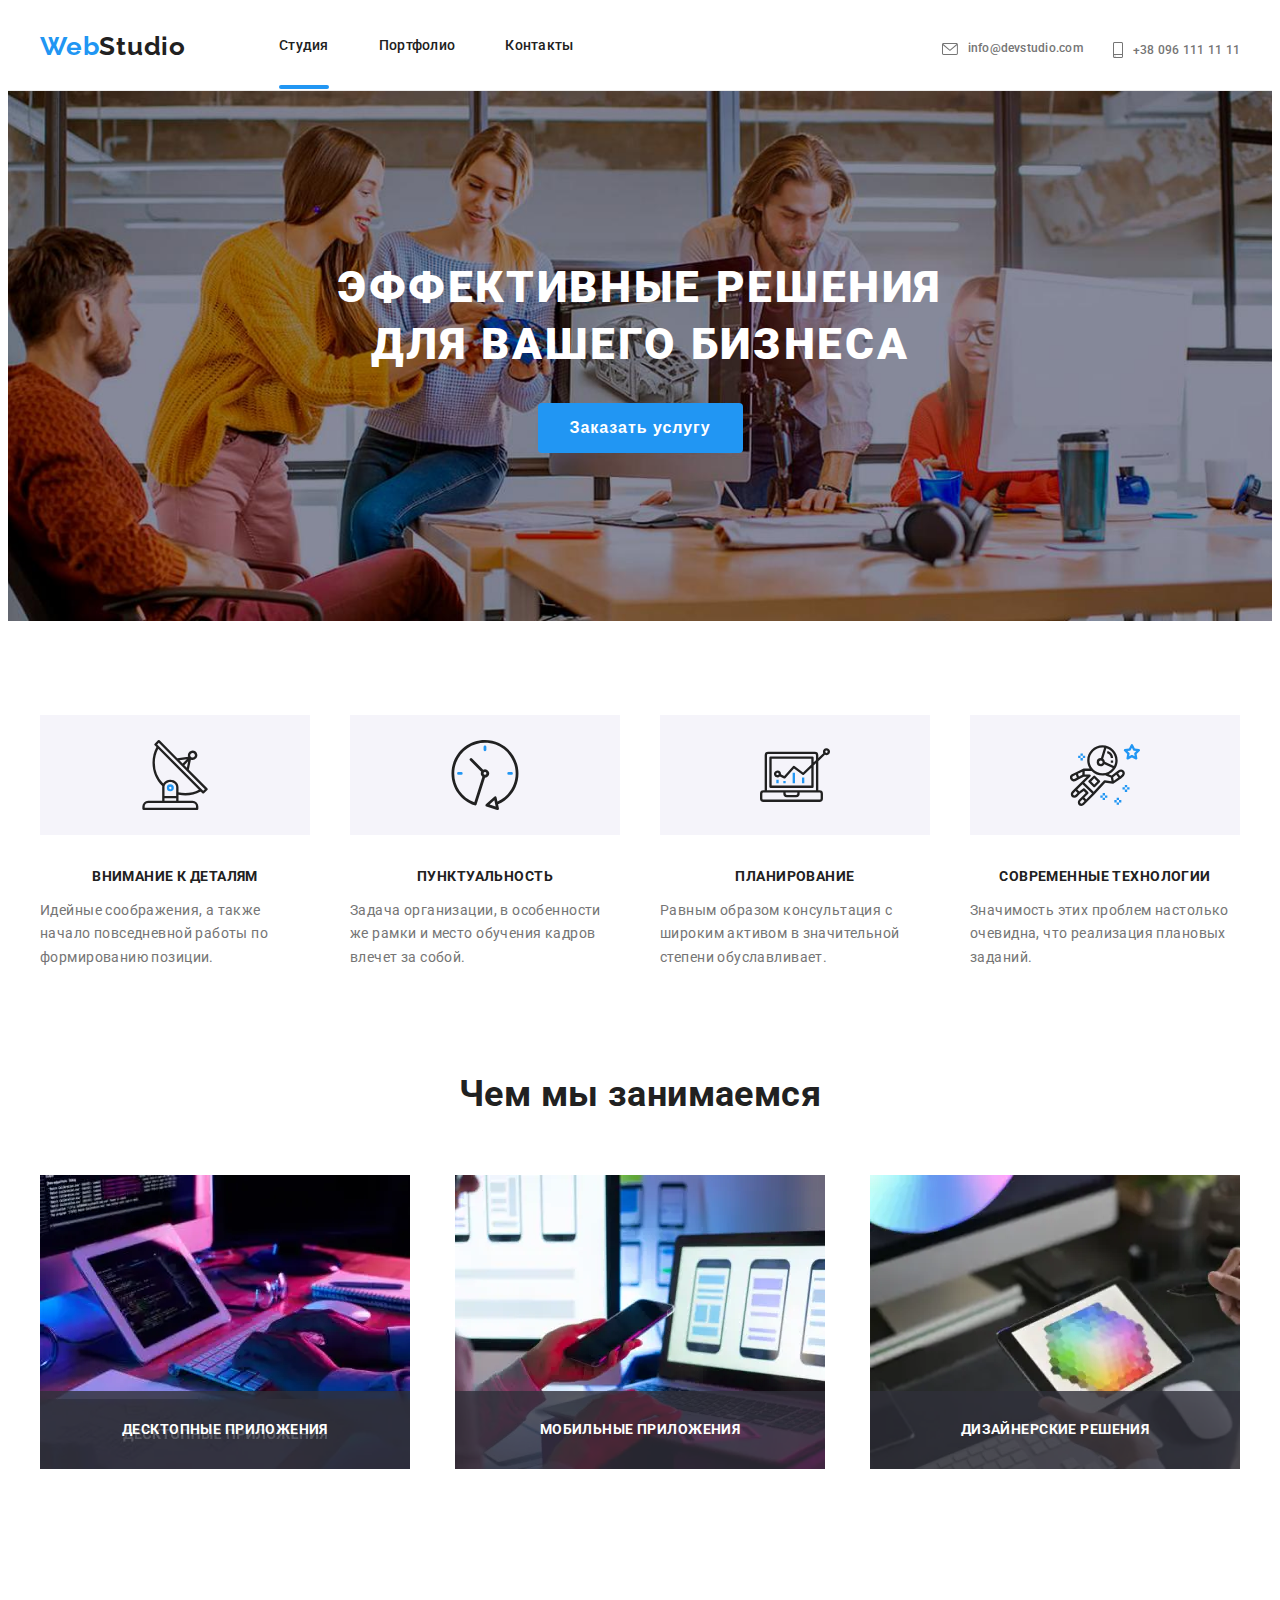
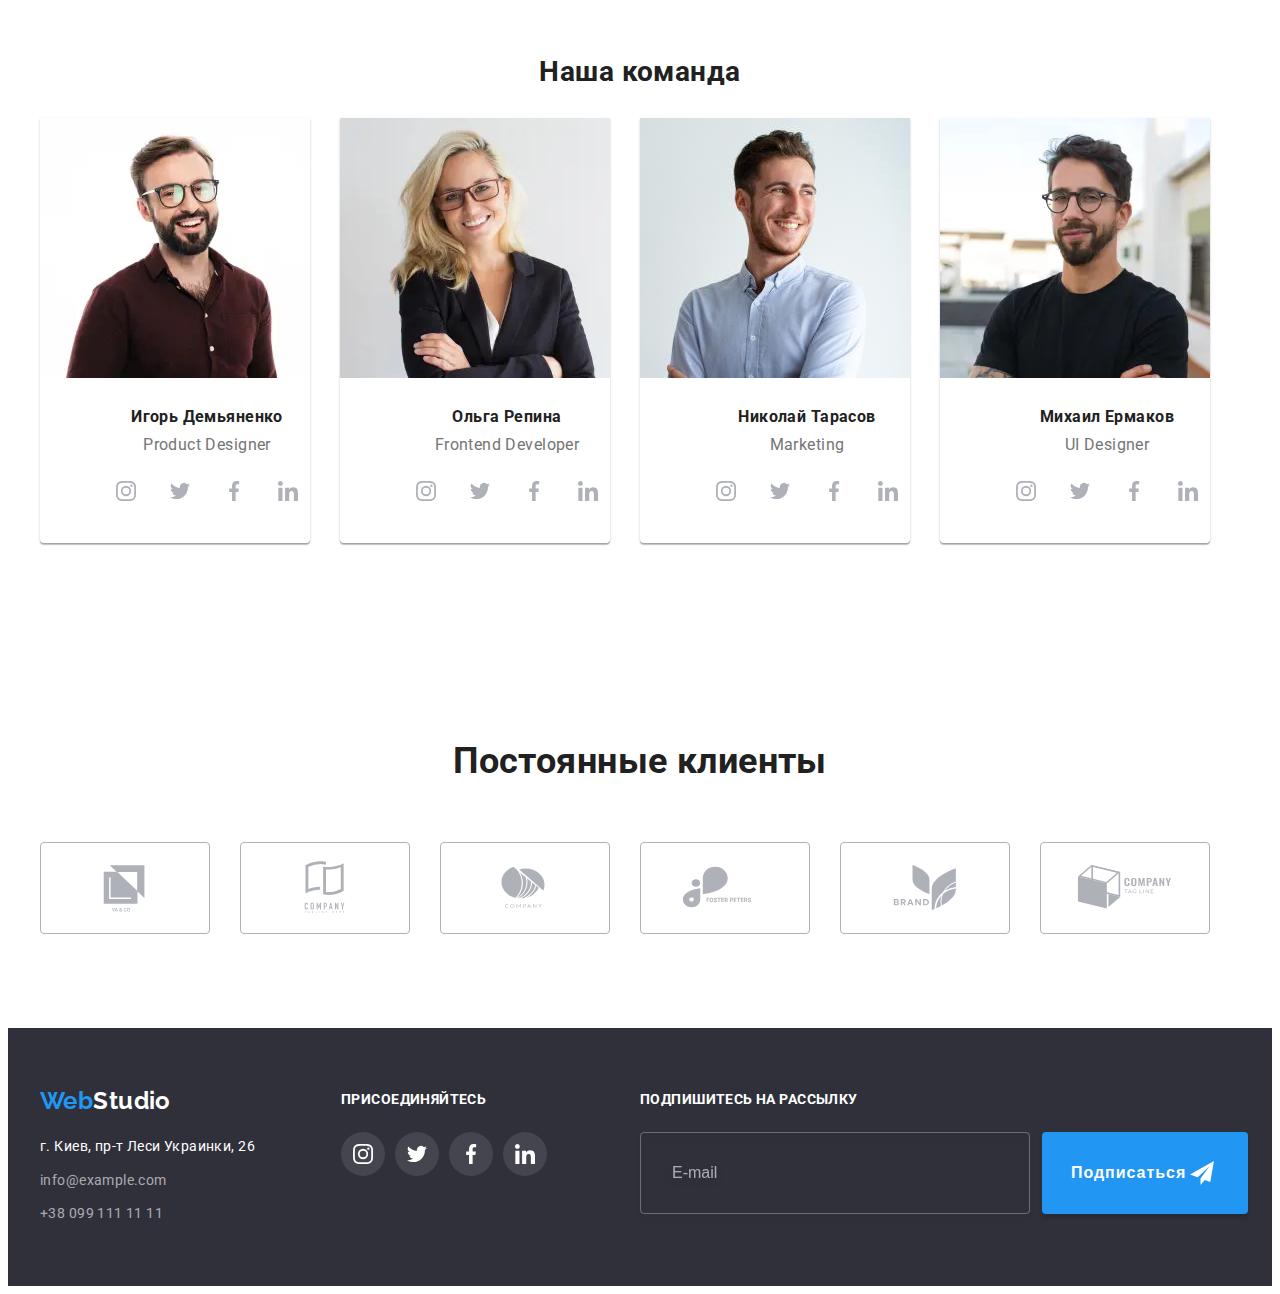
==== commit a66afe36: "img-1" ====
--- a/index.html
+++ b/index.html
@@ -207,19 +207,71 @@
           <h2 class="works__title">Чем мы занимаемся</h2>
           <ul class="works-list list">
             <li class="works-list__item">
-              <img src="./images/box1.jpg" alt="Человек с компютером" />
+              <picture>
+                <source
+                  media="(  min-width: 1200px)"
+                  srcset="
+                    /images/works/works1-@1x.webp 1x,
+                    /images/works/works1-@2x.webp 2x
+                  "
+                  type="image/webp"
+                />
+                <source
+                  media="(  min-width: 1200px)"
+                  srcset="
+                    /images/works/works1-@1x.jpg 1x,
+                    /images/works/works1-@2x.jpg 2x
+                  "
+                />
+                <img src="#" alt="Десктопные приложения" />
+              </picture>
               <div class="works-list__bolok">
                 <p class="works-list__text">Десктопные приложения</p>
               </div>
             </li>
             <li class="works-list__item">
-              <img src="./images/box2.jpg" alt="Человек с телефоном" />
+              <picture>
+                <source
+                  media="(  min-width: 1200px)"
+                  srcset="
+                    /images/works/works2-@1x.webp 1x,
+                    /images/works/works2-@2x.webp 2x
+                  "
+                  type="image/webp"
+                />
+                <source
+                  media="(  min-width: 1200px)"
+                  srcset="
+                    /images/works/works2-@1x.jpg 1x,
+                    /images/works/works2-@2x.jpg 2x
+                  "
+                />
+                <img src="#" alt="Человек с телефоном" />
+              </picture>
               <div class="works-list__bolok">
                 <p class="works-list__text">Мобильные приложения</p>
               </div>
             </li>
             <li class="works-list__item">
-              <img src="./images/box3.jpg" alt="Человек с планшетом" />
+              <picture>
+                <source
+                  media="(  min-width: 1200px)"
+                  srcset="
+                    /images/works/works3-@1x.webp 1x,
+                    /images/works/works3-@2x.webp 2x
+                  "
+                  type="image/webp"
+                />
+                <source
+                  media="(  min-width: 1200px)"
+                  srcset="
+                    /images/works/works3-@1x.jpg 1x,
+                    /images/works/works3-@2x.jpg 2x
+                  "
+                />
+                <img src="#" alt="Человек с планшетом" />
+              </picture>
+
               <div class="works-list__bolok">
                 <p class="works-list__text">Дизайнерские решения</p>
               </div>
@@ -235,7 +287,61 @@
           <h2 class="team-subject">Наша команда</h2>
           <ul class="team-list list">
             <li class="team-list__item">
-              <img class="team-img" src="./images/img(1).jpg" alt="Мужчина" />
+              <picture>
+                <source
+                  media="(min-width: 1200px)"
+                  srcset="
+                    ./images/team/desctop-igor@1x.webp 1x,
+                    ./images/team/desctop-igor@2x.webp 2x
+                  "
+                  type="image/webp"
+                />
+                <source
+                  media="(min-width: 1200px)"
+                  srcset="
+                    ./images/team/desctop-igor@1x.jpg 1x,
+                    ./images/team/desctop-igor@2x.jpg 2x
+                  "
+                />
+
+                <source
+                  media="(min-width: 768px)"
+                  srcset="
+                    ./images/team/tablet-igor@1x.webp 1x,
+                    ./images/team/tablet-igor@2x.webp 2x
+                  "
+                  type="image/webp"
+                />
+                <source
+                  media="(min-width: 768px)"
+                  srcset="
+                    ./images/team/tablet-igor@1x.jpg 1x,
+                    ./images/team/tablet-igor@2x.jpg 2x
+                  "
+                />
+
+                <source
+                  media="(min-width:280px)"
+                  srcset="
+                    ./images/team/mobil-igor@1x.webp 1x,
+                    ./images/team/mobil-igor@2x.webp 2x
+                  "
+                  type="image/webp"
+                />
+                <source
+                  media="(min-width:280px)"
+                  srcset="
+                    ./images/team/mobil-igor@1x.jpg 1x,
+                    ./images/team/mobil-igor@2x.jpg 2x
+                  "
+                />
+
+                <img
+                  class="team-img"
+                  src="./images/team/mobil-igor@1x.jpg"
+                  alt="Игорь Демьяненко"
+                />
+              </picture>
               <div class="team-info">
                 <h3 class="team-info__name">Игорь Демьяненко</h3>
                 <p class="team-info__profesion">Product Designer</p>
@@ -270,7 +376,61 @@
               </div>
             </li>
             <li class="team-list__item">
-              <img class="team-img" src="./images/img(2).jpg" alt="Женщина" />
+              <picture>
+                <source
+                  media="(min-width: 1200px)"
+                  srcset="
+                    ./images/team/desctop-olga@1x.webp 1x,
+                    ./images/team/desctop-olga@2x.webp 2x
+                  "
+                  type="image/webp"
+                />
+                <source
+                  media="(min-width: 1200px)"
+                  srcset="
+                    ./images/team/desctop-olga@1x.jpg 1x,
+                    ./images/team/desctop-olga@2x.jpg 2x
+                  "
+                />
+
+                <source
+                  media="(min-width: 768px)"
+                  srcset="
+                    ./images/team/tablet-olga@1x.webp 1x,
+                    ./images/team/tablet-olga@2x.webp 2x
+                  "
+                  type="image/webp"
+                />
+                <source
+                  media="(min-width: 768px)"
+                  srcset="
+                    ./images/team/tablet-olga@1x.jpg 1x,
+                    ./images/team/tablet-olga@2x.jpg 2x
+                  "
+                />
+
+                <source
+                  media="(min-width:280px)"
+                  srcset="
+                    ./images/team/mobil-olga@1x.webp 1x,
+                    ./images/team/mobil-olga@2x.webp 2x
+                  "
+                  type="image/webp"
+                />
+                <source
+                  media="(min-width:280px)"
+                  srcset="
+                    ./images/team/mobil-olga@1x.jpg 1x,
+                    ./images/team/mobil-olga@2x.jpg 2x
+                  "
+                />
+
+                <img
+                  class="team-img"
+                  src="./images/team/mobil-olga@1x.jpg"
+                  alt="Ольга Репина"
+                />
+              </picture>
               <div class="team-info">
                 <h3 class="team-info__name">Ольга Репина</h3>
                 <p class="team-info__profesion">Frontend Developer</p>
@@ -305,7 +465,62 @@
               </div>
             </li>
             <li class="team-list__item">
-              <img class="team-img" src="./images/img(3).jpg" alt="Мужчина" />
+              <picture>
+                <source
+                  media="(min-width: 1200px)"
+                  srcset="
+                    ./images/team/desctop-nikolay@1x.webp 1x,
+                    ./images/team/desctop-nikolay@2x.webp 2x
+                  "
+                  type="jpeg/webp"
+                />
+                <source
+                  media="(min-width: 1200px)"
+                  srcset="
+                    ./images/team/desctop-nikolay@1x.jpg 1x,
+                    ./images/team/desctop-nikolay@2x.jpg 2x
+                  "
+                />
+
+                <source
+                  media="(min-width: 768px)"
+                  srcset="
+                    ./images/team/tablet-nikolay@1x.webp 1x,
+                    ./images/team/tablet-nikolay@2x.webp 2x
+                  "
+                  type="jpeg/webp"
+                />
+                <source
+                  media="(min-width: 768px)"
+                  srcset="
+                    ./images/team/tablet-nikolay@1x.jpg 1x,
+                    ./images/team/tablet-nikolay@2x.jpg 2x
+                  "
+                />
+
+                <source
+                  media="(min-width:280px)"
+                  srcset="
+                    ./images/team/mobil-nikolay@1x.webp 1x,
+                    ./images/team/mobil-nikolay@2x.webp 2x
+                  "
+                  type="jpeg/webp"
+                />
+                <source
+                  media="(min-width:280px)"
+                  srcset="
+                    ./images/team/mobil-nikolay@1x.jpg 1x,
+                    ./images/team/mobil-nikolay@2x.jpg 2x
+                  "
+                />
+
+                <img
+                  class="team-img"
+                  src="./images/team/mobil-nikolay@1x.jpg"
+                  alt="Николай Тарасов"
+                />
+              </picture>
+
               <div class="team-info">
                 <h3 class="team-info__name">Николай Тарасов</h3>
                 <p class="team-info__profesion">Marketing</p>
@@ -340,7 +555,61 @@
               </div>
             </li>
             <li class="team-list__item">
-              <img class="team-img" src="./images/img(4).jpg" alt="Мужчина" />
+              <picture>
+                <source
+                  media="(min-width: 1200px)"
+                  srcset="
+                    ./images/team/desctop-Michael@1x.webp 1x,
+                    ./images/team/desctop-Michael@2x.webp 2x
+                  "
+                  type="image/webp"
+                />
+                <source
+                  media="(min-width: 1200px)"
+                  srcset="
+                    ./images/team/desctop-Michael@1x.jpg 1x,
+                    ./images/team/desctop-Michael@2x.jpg 2x
+                  "
+                />
+
+                <source
+                  media="(min-width: 768px)"
+                  srcset="
+                    ./images/team/tablet-Michael@1x.webp 1x,
+                    ./images/team/tablet-Michael@2x.webp 2x
+                  "
+                  type="image/webp"
+                />
+                <source
+                  media="(min-width: 768px)"
+                  srcset="
+                    ./images/team/tablet-Michael@1x.jpg 1x,
+                    ./images/team/tablet-Michael@2x.jpg 2x
+                  "
+                />
+
+                <source
+                  media="(min-width:280px)"
+                  srcset="
+                    ./images/team/mobil-Michael@1x.webp 1x,
+                    ./images/team/mobil-Michael@2x.webp 2x
+                  "
+                  type="image/webp"
+                />
+                <source
+                  media="(min-width:280px)"
+                  srcset="
+                    ./images/team/mobil-Michael@1x.jpg 1x,
+                    ./images/team/mobil-Michael@2x.jpg 2x
+                  "
+                />
+
+                <img
+                  class="team-img"
+                  src="./images/team/mobil-Michael@1x.jpg"
+                  alt="Михаил Ермаков"
+                />
+              </picture>
               <div class="team-info">
                 <h3 class="team-info__name">Михаил Ермаков</h3>
                 <p class="team-info__profesion">UI Designer</p>
--- a/css/main.min.css
+++ b/css/main.min.css
@@ -1,2 +1,2 @@
-:root{--title-color: #212121;--primarycolor: #757575;--white-color: #fff;--acent-color: #2196f3;--button-color: #f5f4fa;--roboto-font: 'Roboto', sans-serif;--logo-font: 'Raleway', sans-serif}.visually-hidden{position:absolute;width:1px;height:1px;margin:-1px;border:0;padding:0;white-space:nowrap;clip-path:inset(100%);clip:rect(0 0 0 0);overflow:hidden}.is-hidden{opacity:0;visibility:hidden;pointer-events:none}.modal__button-close{display:flex;justify-content:center;align-items:center;position:absolute;top:8px;right:8px;cursor:pointer;width:30px;height:30px;border-radius:50%;border:1px solid rgba(0,0,0,0.1);padding:0;background-color:transparent;outline:none;transition:box-shadow 250ms cubic-bezier(0.4, 0, 0.2, 1),fill 250ms cubic-bezier(0.4, 0, 0.2, 1),border-color 250ms cubic-bezier(0.4, 0, 0.2, 1)}.modal__button-close:hover,.modal__button-close:focus{fill:var(--accnt-color);border-color:var(--accnt-color);box-shadow:0px 1px 1px rgba(0,0,0,0.12),0px 4px 4px rgba(0,0,0,0.06),1px 4px 6px rgba(0,0,0,0.16)}.modal__icon-close{width:18px;height:18px}body{background-color:var(--white-color);color:var(--primarycolor);font-family:var(--roboto-font);font-size:14px;font-weight:400;line-height:1.7;letter-spacing:0.03em}h1,h2,h3,h4,h5,h6,p{margin:0}.list{list-style:none;padding:0;margin:0}img{display:block}.page-section{padding-top:60px;padding-bottom:60px}@media screen and (min-width: 1200px){.page-section{padding-top:94px;padding-bottom:94px}}.container{width:100%;padding:0 15px}@media screen and (min-width: 480px){.container{width:480px;margin:0 auto}}@media screen and (min-width: 768px){.container{width:768px}}@media screen and (min-width: 1200px){.container{width:1200px}}.page-header{padding:10px 0;border-bottom:1px solid #ececec}.navigation{display:flex;align-items:center;justify-content:space-between}.navigation__logo{text-decoration:none;font-family:var(--logo-font);font-size:24px;font-weight:700;line-height:1.1;color:var(--title-color);letter-spacing:0.03em}.logo__decoration{font-family:var(--logo-font);color:var(--acent-color)}.menu-toggle{min-height:40px;min-width:40px;display:flex;align-items:center;justify-content:center;margin:0;padding:0;background-color:transparent;cursor:pointer;border:none;border-radius:50%;outline:none}.menu-toggle:hover,.menu-toggle:focus{color:var(--acent-color)}.menu-container{position:fixed;top:0;left:0;width:100%;z-index:999;padding:48px 0 48px 40px;background-color:var(--white-color);transform:translateX(-150%);transition:transform 250ms ease-in-out}.menu-container .menu-toggle{position:absolute;top:16px;right:16px;color:var(--white-color)}.menu-container .menu-toggle:hover{fill:var(--acent-color)}.menu-container.is-open{transform:translateX(0)}@media (min-width: 767px){.menu-toggle{display:none}}.navigation__menu{margin-bottom:300px}.navigation__item{margin-bottom:35px}.navigation__item:last-child{margin:0}.navigation__link{text-decoration:none;font-weight:500;font-size:40px;color:var(--title-color)}.link-current{color:var(--acent-color)}.contact{margin-bottom:65px}.contact__item:not(:last-child){margin-bottom:30px}.contact__link{text-decoration:none;font-weight:500;font-size:34px;line-height:1.1;letter-spacing:0.02em;color:var(--primarycolor)}.contact__tell{text-decoration:none;font-weight:500;font-size:34px;letter-spacing:0.02em;color:var(--acent-color)}.contact__mail{text-decoration:none;font-weight:500;font-size:24px;letter-spacing:0.02em;color:var(--primarycolor)}.menu-social{display:flex}.menu-social__item:not(:last-child){margin-right:20px}.menu-social__link{text-decoration:none;font-weight:500;font-size:18px;letter-spacing:0.02em;color:var(--acent-color)}@media screen and (max-width: 767px){.tablet{display:none}}@media screen and (min-width: 768px){.page-header__container{display:flex}.navigation__logo{margin-right:88px}.menu-toggle{display:none}.navigation__menu{display:flex;margin-bottom:0;margin-right:84px}.navigation__item{margin-right:50px;margin-bottom:0}.navigation__item:last-child{margin:0}.navigation__link{position:relative;text-decoration:none;font-weight:500;font-size:14px;letter-spacing:0.02em;color:var(--title-color)}.link-current::after{display:block;position:absolute;bottom:0;bottom:-22px;content:'';width:100%;height:4px;background:var(--acent-color);border-radius:2px}.contact{margin-bottom:0;align-items:center}.contact__item:not(:last-child){margin-bottom:10px}.contact__link{display:flex;align-items:center;text-decoration:none;font-weight:500;font-size:12px;line-height:1.1;letter-spacing:0.02em;text-align:center;color:var(--primarycolor)}.contact__icon-email{display:inline-block;width:14px;height:10px;margin-right:10px;fill:#757575}.contact__icon-tell{display:inline-block;align-items:center;width:10px;height:14px;margin-right:10px;fill:#757575}}@media screen and (min-width: 1200px){.page-header{padding:24px 0}.page-header__container{justify-content:space-between;align-items:baseline}.navigation__logo{margin-right:93px;font-weight:700;font-size:26px}.link-current::after{bottom:-36px}.navigation__link{transition:color 250ms cubic-bezier(0.4, 0, 0.2, 1)}.navigation__link:hover,.navigation__link:focus{color:var(--acent-color)}.contact{display:flex;align-items:flex-start}.contact__item:not(:last-child){margin-right:30px}.contact__link{transition:color 250ms cubic-bezier(0.4, 0, 0.2, 1)}.contact__link:hover,.contact__link:focus{color:var(--acent-color)}.contact__icon-email{width:16px;height:12px;transition:fill 250ms cubic-bezier(0.4, 0, 0.2, 1)}.contact__link:hover .contact__icon-email,.contact__link:focus .contact__icon-email{fill:var(--acent-color)}.contact__icon-tell{width:10px;height:16px;transition:fill 250ms cubic-bezier(0.4, 0, 0.2, 1)}.contact__link:hover .contact__icon-tell,.contact__link:focus .contact__icon-tell{fill:var(--acent-color)}}.page-hero{width:100%;padding:168px 0;text-align:center;margin:auto;background-color:#2f303a;background-image:linear-gradient(to right, rgba(47,48,58,0.4), rgba(47,48,58,0.4)),url(../images/svg/hero.jpg);background-repeat:no-repeat;background-position:center;background-size:cover}.page-hero__title{margin:0;margin-bottom:30px;text-transform:uppercase;font-weight:900;font-size:26px;line-height:1.3;letter-spacing:0.06em;color:var(--white-color)}.page-hero__button{border:none;padding:10px 32px;border-radius:4px;letter-spacing:0.06em;font-weight:700;font-size:16px;line-height:1.87;text-align:center;letter-spacing:0.06em;background-color:var(--acent-color);color:var(--white-color);cursor:pointer;transition:background-color 250ms cubic-bezier(0.4, 0, 0.2, 1)}@media screen and (min-width: 1200px){.page-hero__title{font-weight:900;font-size:44px}.page-hero__button:hover,.page-hero__button:focus{background-color:#188ce8}}.features{list-style:none}.features__item{width:100%;align-items:center}.features__item:not(:last-child){margin-bottom:30px}.features__icon{display:flex;justify-content:center;align-items:center;margin-bottom:30px;height:120px;width:100%;background-color:#f5f4fa}@media screen and (min-width: 480px){.features__item{width:450px}.features__icon{width:450px}}.icon__antenna{width:70px;height:70px;fill:#212121}.icon__clock{fill:#212121}.icon__diagram{fill:#2196f3}.icon__astronaut{fill:#2196f3}.features__title{margin-top:0;margin-bottom:10px;text-align:center;color:var(--title-color);font-size:14px;font-weight:700;text-transform:uppercase}@media screen and (min-width: 768px){.features{display:flex;flex-wrap:wrap;justify-content:space-between}.features__item{width:354px}.features__item:nth-child(3){margin-bottom:0}.features__icon{width:354px}}@media screen and (min-width: 1200px){.features{flex-wrap:nowrap}.features .features__item{margin-bottom:0}.features__item{width:calc(100% / 4 - 30px)}.features__icon{width:270px}}.works{padding-top:0}@media screen and (max-width: 1199px){.works{display:none}}.works__title{margin-top:0;margin-bottom:50px;text-align:center;font-weight:700;font-size:36px;color:var(--title-color)}.works-list{display:flex;justify-content:space-between}.works-list__item{position:relative}.works-list__bolok{position:absolute;bottom:0;left:50%;transform:translate(-50%, 0px);width:100%}.works-list__text{margin:0;padding-top:27px;padding-bottom:27px;display:flex;justify-content:center;font-family:var(--roboto-font);font-weight:bold;font-size:14px;color:var(--white-color);text-transform:uppercase;background:rgba(47,48,58,0.8)}.team-subject{margin-bottom:30px;text-align:center;font-weight:700;font-size:28px;line-height:1.1;color:var(--title-color)}.team-list__item{background-color:var(--white-color);box-shadow:0px 1px 3px rgba(0,0,0,0.12),0px 1px 1px rgba(0,0,0,0.14),0px 2px 1px rgba(0,0,0,0.2);border-radius:0px 0px 4px 4px}.team-list__item:not(:last-child){margin-bottom:30px}.team-img{margin:auto;width:100%}.team-info{width:100%;text-align:center;padding-top:30px;padding-bottom:30px;padding-left:32px;padding-right:32px}.team-info__name{font-weight:500px;font-size:16px;margin-bottom:10px;line-height:1.1;color:var(--title-color)}.team-info__profesion{font-size:16px;line-height:1.1;margin-bottom:16px}.list-icon{list-style:none;display:flex;justify-content:center}.list-icon__item{margin-right:10px}.list-icon__item:last-child{margin-right:0}.list-icon__link{display:block;width:44px;height:44px;background-color:var(--white-color);border-radius:50px}.list-icon__social{width:44px;height:44px;fill:#afb1b8}@media screen and (min-width: 768px){.team-list{display:flex;flex-wrap:wrap}.team-list__item{width:354px}.team-list__item:nth-child(3){margin-bottom:0}.team-list__item:nth-child(2n+1){margin-right:30px}.team-img{width:354px;height:374px}}@media screen and (min-width: 1200px){.team-list{flex-wrap:nowrap}.team-list .team-list__item{margin-bottom:0}.team-list__item{width:270px}.team-list__item:nth-child(2){margin-right:30px}.team-img{width:270px;height:260px}.list-icon__link{transition:background-color 250ms cubic-bezier(0.4, 0, 0.2, 1)}.list-icon__link:hover,.list-icon__link:focus{background-color:var(--acent-color)}.list-icon__social{transition:fill 250ms cubic-bezier(0.4, 0, 0.2, 1)}.list-icon__link:hover .list-icon__social,.list-icon__link:focus .list-icon__social{fill:var(--white-color)}}.customers__subject{font-size:36px;color:var(--title-color);text-align:center;margin:0%;margin-bottom:50px}.customers-list{display:flex;flex-wrap:wrap;justify-content:space-between}.customers-list__item{width:210px}.customers-list__item:nth-child(-n+4){margin-bottom:30px}.customers-list__link{display:flex;justify-content:center;align-items:center;height:92px;border:1px solid #afb1b8;box-sizing:border-box;border-radius:4px;transition:border-color 250ms cubic-bezier(0.4, 0, 0.2, 1)}.customers-list__link:hover,.customers-list__link:focus{border-color:var(--acent-color)}.customers-list__icon{width:106px;height:60px;fill:#afb1b8;transition:fill 250ms cubic-bezier(0.4, 0, 0.2, 1)}.customers-list__link:hover .customers-list__icon,.customers-list__link:focus .customers-list__icon{fill:var(--acent-color)}@media screen and (min-width: 768px){.customers-list__item:nth-child(4){margin-bottom:0}}@media screen and (min-width: 1200px){.customers-list .customers-list__item{margin-bottom:0}.customers-list__item{width:170px}}.footer{padding:60px 0;background-color:#2f303a}.container-adress{text-align:center;margin-bottom:60px}.footer__logo{display:inline-block;margin-bottom:20px;text-decoration:none;font-family:var(--logo-font);font-size:24px;font-weight:700;line-height:1.1;color:var(--white-color)}.address{margin:0 auto;font-style:inherit;width:231px}.address__list{display:inline-block;list-style:none}.address__item{margin-bottom:10px}.address__item:last-child{margin:0}.address__contact{display:inline-block;text-decoration:none;font-style:inherit;line-height:1.7;color:var(--white-color);transition:color 250ms cubic-bezier(0.4, 0, 0.2, 1)}.address__mail{display:inline-block;text-decoration:none;line-height:1.7;color:rgba(255,255,255,0.6)}.address__tell{text-decoration:none;line-height:1.7;color:rgba(255,255,255,0.6);transition:color 250ms cubic-bezier(0.4, 0, 0.2, 1)}.footer__social{text-align:center;margin-bottom:60px}.social__subject{margin-bottom:20px;text-transform:uppercase;font-size:14px;color:var(--white-color)}.social__list{display:flex;justify-content:center}.social__item{margin-right:10px}.social__item:last-child{margin-right:0}.social__link{display:flex;justify-content:center;align-items:center;width:44px;height:44px;background-color:rgba(255,255,255,0.1);border-radius:50px}.social__icon{width:44px;height:44px;fill:var(--white-color)}.footer-form{text-align:center}.footer-form__title{font-weight:bold;font-size:14px;text-transform:uppercase;color:var(--white-color);margin:0;margin-bottom:20px}.footer-form__mail{width:100%;margin-bottom:20px;color:var(--white-color);background-color:transparent;border:1px solid rgba(255,255,255,0.3);filter:drop-shadow(0px 4px 4px rgba(0,0,0,0.15));border-radius:4px;height:50px;padding:15px}.footer-form__mail::placeholder{font-size:16px;line-height:1.6;color:rgba(255,255,255,0.6);padding:15px 295px 15px 16px}.footer-form__button{color:var(--white-color);font-weight:bold;font-size:16px;line-height:1.8;letter-spacing:0.06em;padding:10px 62px 10px 29px;background:#2196f3;box-shadow:0px 4px 4px rgba(0,0,0,0.15);border:none;border-radius:4px;cursor:pointer;background-repeat:no-repeat;background-origin:border-box;background-position:148px 50%;background-image:url(../images/svg/icon-tviter.svg)}@media screen and (min-width: 768px){.footer__section{display:flex;justify-content:space-between}.footer-form__mail{width:450px}}@media screen and (min-width: 1200px){.container-foter{display:flex}.container-adress{text-align:inherit;margin-right:70px}.footer__social{margin-right:93px;text-align:inherit}.social__link{transition:background-color 250ms cubic-bezier(0.4, 0, 0.2, 1)}.social__link:hover,.social__link:focus{background-color:var(--accnt-color)}.footer-form{text-align:inherit}.footer-form__mail{width:358px;margin-bottom:0;margin-right:12px}.form-box{display:flex}}.filter__list{display:flex;flex-wrap:wrap;list-style:none;margin-bottom:46px}.filter__item:nth-child(-n+4){margin-right:8px}.filter__item:nth-child(-n+4):nth-child(-n+3){margin-bottom:15px}.filter__button{border:none;border-radius:4px;padding:6px 22px;font-family:var(--roboto-font);font-size:16px;font-weight:500;line-height:1.6;background-color:var(--button-color);color:var(--title-color);cursor:pointer;transition:box-shadow 250ms cubic-bezier(0.4, 0, 0.2, 1),background-color 250ms cubic-bezier(0.4, 0, 0.2, 1),color 250ms cubic-bezier(0.4, 0, 0.2, 1)}.filter__button:hover,.filter__button:focus{background-color:var(--acent-color);color:var(--white-color);box-shadow:0px 3px 1px rgba(0,0,0,0.1),0px 1px 2px rgba(0,0,0,0.08),0px 2px 2px rgba(0,0,0,0.12);border-radius:4px}.portfolio__list{list-style:none;display:flex;flex-wrap:wrap}.portfolio__list>.portfolio__item{flex-basis:calc(100% / 3 - 30px);margin-left:30px;margin-top:30px}.portfolio__link{display:block;width:100%;text-decoration:none;transition:box-shadow 250ms cubic-bezier(0.4, 0, 0.2, 1)}.portfolio__link:hover,.portfolio__link:focus{box-shadow:0px 1px 1px rgba(0,0,0,0.12),0px 4px 4px rgba(0,0,0,0.06),1px 4px 6px rgba(0,0,0,0.16)}.portfolio__overlay{position:relative;overflow:hidden}.overlay__img{margin:0}.overlay__text{position:absolute;top:0;left:0;width:100%;height:100%;background:rgba(33,150,243,0.9);transform:translateY(100%);transition:transform 250ms linear;font-weight:400;font-size:18px;line-height:1.5;color:var(--white-color);letter-spacing:0.03em;padding:63px 24px;margin:0;overflow:auto}.portfolio__link:hover .overlay__text,.portfolio__link:focus .overlay__text{transform:translateY(0%)}.portfolio__blok{padding:20px 24px;border:1px solid #eeeeee;border-top:none}.box__title{margin:0;font-weight:700;font-size:18px;line-height:2;color:var(--title-color)}.box__text{margin:0;color:var(--primarycolor);font-size:16px;line-height:1.8}.backdrop{position:fixed;top:0;left:0;background:rgba(0,0,0,0.2);width:100vw;height:100vh}.modal{position:absolute;top:50%;left:50%;transform:translate(-50%, -50%);padding:40px;width:450px;height:609px;background-color:var(--white-color);text-align:center}.modal__title{font-weight:bold;font-size:20px;line-height:1.1;letter-spacing:0.03em;color:var(--title-color);margin:0;margin-bottom:12px}.modal-form{margin-bottom:30px;text-align:initial}.modal-form__label{display:inline-block;font-weight:normal;font-size:12px;line-height:1.1;letter-spacing:0.01em;margin-bottom:4px}.modal-form__box{position:relative;margin-bottom:10px}.modal-form__icon{width:18px;height:18px;position:absolute;left:12px;top:50%;transform:translateY(-50%);transition:fill 250ms cubic-bezier(0.4, 0, 0.2, 1)}.modal-form__input:hover+.modal-form__icon,.modal-form__input:focus+.modal-form__icon{fill:var(--acent-color)}.modal-form__input{width:100%;height:40px;border:1px solid rgba(33,33,33,0.2);border-radius:4px;outline:none;padding-left:42px;transition:border-color 250ms cubic-bezier(0.4, 0, 0.2, 1)}.modal-form__input:hover,.modal-form__input:focus{border-color:var(--acent-color)}.modal-form__textarea{width:100%;height:120px;border:1px solid rgba(33,33,33,0.2);border-radius:4px;resize:none;padding:12px 16px;outline:none;margin-bottom:20px;transition:border-color 250ms cubic-bezier(0.4, 0, 0.2, 1)}.modal-form__textarea:hover,.modal-form__textarea:focus{border-color:var(--acent-color)}.modal-form__textarea::placeholder{font-size:12px;line-height:1.2;letter-spacing:0.01em;color:rgba(117,117,117,0.5)}.modal-form__checkbox{display:flex;justify-content:center;align-items:center}.checkbox:checked+.checkbox__box{background-color:var(--acent-color);background-image:url(../images/svg/Vector.svg);background-repeat:no-repeat;background-origin:border-box;background-position:center;border-color:transparent}.checkbox-box{width:15px;height:15px;border:2px solid var(--title-color);border-radius:2px;margin-right:8px}.checkbox:focus+.checkbox-box{border-color:var(--acent-color)}.modal-form__agree{font-size:12px;line-height:1.1}.agree__link{font-size:12px;line-height:1.8;color:var(--acent-color)}.modal-form__button{display:inline-block;padding:10px 55px;background-color:var(--acent-color);color:var(--white-color);border:none;border-radius:4px;cursor:pointer;font-weight:bold;font-size:16px;line-height:1.8;box-shadow:0px 4px 4px rgba(0,0,0,0.15);transition:background-color 250ms cubic-bezier(0.4, 0, 0.2, 1)}.modal-form__button:hover,.modal-form__button:focus{background-color:#188ce8}@media screen and (min-width: 1200px){.modal{width:528px;height:581px}}
+:root{--title-color: #212121;--primarycolor: #757575;--white-color: #fff;--acent-color: #2196f3;--button-color: #f5f4fa;--roboto-font: 'Roboto', sans-serif;--logo-font: 'Raleway', sans-serif}.visually-hidden{position:absolute;width:1px;height:1px;margin:-1px;border:0;padding:0;white-space:nowrap;clip-path:inset(100%);clip:rect(0 0 0 0);overflow:hidden}.is-hidden{opacity:0;visibility:hidden;pointer-events:none}.modal__button-close{display:flex;justify-content:center;align-items:center;position:absolute;top:8px;right:8px;cursor:pointer;width:30px;height:30px;border-radius:50%;border:1px solid rgba(0,0,0,0.1);padding:0;background-color:transparent;outline:none;transition:box-shadow 250ms cubic-bezier(0.4, 0, 0.2, 1),fill 250ms cubic-bezier(0.4, 0, 0.2, 1),border-color 250ms cubic-bezier(0.4, 0, 0.2, 1)}.modal__button-close:hover,.modal__button-close:focus{fill:var(--accnt-color);border-color:var(--accnt-color);box-shadow:0px 1px 1px rgba(0,0,0,0.12),0px 4px 4px rgba(0,0,0,0.06),1px 4px 6px rgba(0,0,0,0.16)}.modal__icon-close{width:18px;height:18px}body{background-color:var(--white-color);color:var(--primarycolor);font-family:var(--roboto-font);font-size:14px;font-weight:400;line-height:1.7;letter-spacing:0.03em}h1,h2,h3,h4,h5,h6,p{margin:0}.list{list-style:none;padding:0;margin:0}img{display:block}.page-section{padding-top:60px;padding-bottom:60px}@media screen and (min-width: 1200px){.page-section{padding-top:94px;padding-bottom:94px}}.container{width:100%;padding:0 15px}@media screen and (min-width: 480px){.container{width:480px;margin:0 auto}}@media screen and (min-width: 768px){.container{width:768px}}@media screen and (min-width: 1200px){.container{width:1200px}}.page-header{padding:10px 0;border-bottom:1px solid #ececec}.navigation{display:flex;align-items:center;justify-content:space-between}.navigation__logo{text-decoration:none;font-family:var(--logo-font);font-size:24px;font-weight:700;line-height:1.1;color:var(--title-color);letter-spacing:0.03em}.logo__decoration{font-family:var(--logo-font);color:var(--acent-color)}.menu-toggle{min-height:40px;min-width:40px;display:flex;align-items:center;justify-content:center;margin:0;padding:0;background-color:transparent;cursor:pointer;border:none;border-radius:50%;outline:none}.menu-toggle:hover,.menu-toggle:focus{color:var(--acent-color)}.menu-container{position:fixed;top:0;left:0;width:100%;z-index:999;padding:48px 0 48px 40px;background-color:var(--white-color);transform:translateX(-150%);transition:transform 250ms ease-in-out}.menu-container .menu-toggle{position:absolute;top:16px;right:16px;color:var(--white-color)}.menu-container .menu-toggle:hover{fill:var(--acent-color)}.menu-container.is-open{transform:translateX(0)}@media (min-width: 767px){.menu-toggle{display:none}}.navigation__menu{margin-bottom:300px}.navigation__item{margin-bottom:35px}.navigation__item:last-child{margin:0}.navigation__link{text-decoration:none;font-weight:500;font-size:40px;color:var(--title-color)}.link-current{color:var(--acent-color)}.contact{margin-bottom:65px}.contact__item:not(:last-child){margin-bottom:30px}.contact__link{text-decoration:none;font-weight:500;font-size:34px;line-height:1.1;letter-spacing:0.02em;color:var(--primarycolor)}.contact__tell{text-decoration:none;font-weight:500;font-size:34px;letter-spacing:0.02em;color:var(--primarycolor)}.contact__mail{text-decoration:none;font-weight:500;font-size:24px;letter-spacing:0.02em;color:var(--primarycolor)}.menu-social{display:flex}.menu-social__item:not(:last-child){margin-right:20px}.menu-social__link{text-decoration:none;font-weight:500;font-size:18px;letter-spacing:0.02em;color:var(--acent-color)}@media screen and (max-width: 767px){.tablet{display:none}}@media screen and (min-width: 768px){.page-header__container{display:flex}.navigation__logo{margin-right:88px}.menu-toggle{display:none}.navigation__menu{display:flex;margin-bottom:0;margin-right:84px}.navigation__item{margin-right:50px;margin-bottom:0}.navigation__item:last-child{margin:0}.navigation__link{position:relative;text-decoration:none;font-weight:500;font-size:14px;letter-spacing:0.02em;color:var(--title-color)}.link-current::after{display:block;position:absolute;bottom:0;bottom:-22px;content:'';width:100%;height:4px;background:var(--acent-color);border-radius:2px}.contact{margin-bottom:0;align-items:center}.contact__item:not(:last-child){margin-bottom:10px}.contact__link{display:flex;align-items:center;text-decoration:none;font-weight:500;font-size:12px;line-height:1.1;letter-spacing:0.02em;text-align:center;color:var(--primarycolor)}.contact__icon-email{display:inline-block;width:14px;height:10px;margin-right:10px;fill:#757575}.contact__icon-tell{display:inline-block;align-items:center;width:10px;height:14px;margin-right:10px;fill:#757575}}@media screen and (min-width: 1200px){.page-header{padding:24px 0}.page-header__container{justify-content:space-between;align-items:baseline}.navigation__logo{margin-right:93px;font-weight:700;font-size:26px}.link-current::after{bottom:-36px}.navigation__link{transition:color 250ms cubic-bezier(0.4, 0, 0.2, 1)}.navigation__link:hover,.navigation__link:focus{color:var(--acent-color)}.contact{display:flex;align-items:flex-start}.contact__item:not(:last-child){margin-right:30px}.contact__link{transition:color 250ms cubic-bezier(0.4, 0, 0.2, 1)}.contact__link:hover,.contact__link:focus{color:var(--acent-color)}.contact__icon-email{width:16px;height:12px;transition:fill 250ms cubic-bezier(0.4, 0, 0.2, 1)}.contact__link:hover .contact__icon-email,.contact__link:focus .contact__icon-email{fill:var(--acent-color)}.contact__icon-tell{width:10px;height:16px;transition:fill 250ms cubic-bezier(0.4, 0, 0.2, 1)}.contact__link:hover .contact__icon-tell,.contact__link:focus .contact__icon-tell{fill:var(--acent-color)}}.page-hero{width:100%;padding:168px 0;text-align:center;margin:auto;background-color:#2f303a;background-image:linear-gradient(to right, rgba(47,48,58,0.4), rgba(47,48,58,0.4)),url(../images/hero/mobil-hero@1x.jpg);background-repeat:no-repeat;background-position:center;background-size:cover}.page-hero__title{margin:0;margin-bottom:30px;text-transform:uppercase;font-weight:900;font-size:26px;line-height:1.3;letter-spacing:0.06em;color:var(--white-color)}.page-hero__button{border:none;padding:10px 32px;border-radius:4px;letter-spacing:0.06em;font-weight:700;font-size:16px;line-height:1.87;text-align:center;letter-spacing:0.06em;background-color:var(--acent-color);color:var(--white-color);cursor:pointer;transition:background-color 250ms cubic-bezier(0.4, 0, 0.2, 1)}@media screen and (min-width: 768px){.page-hero{background-image:url(../images/hero/tablet-hero@1x.jpg)}}@media screen and (min-width: 1200px){.page-hero__title{font-weight:900;font-size:44px}.page-hero__button:hover,.page-hero__button:focus{background-color:#188ce8}.page-hero{background-image:url(../images/hero/desctop-hero@1x.jpg)}}@media (min-device-pixel-ratio: 2) and (min-width: 280px), (min-resolution: 192dpi) and (min-width: 280px), (min-resolution: 2dppx) and (min-width: 280px){.page-hero{background-image:url(../images/hero/mobil-hero@2x.jpg)}}@media (min-device-pixel-ratio: 2) and (min-width: 768px), (min-resolution: 192dpi) and (min-width: 768px), (min-resolution: 2dppx) and (min-width: 768px){.page-hero{background-image:url(../images/hero/tablet-hero@2x.jpg)}}@media (min-device-pixel-ratio: 2) and (min-width: 1200px), (min-resolution: 192dpi) and (min-width: 1200px), (min-resolution: 2dppx) and (min-width: 1200px){.page-hero{background-image:url(../images/hero/desctop-hero@2x.jpg)}}.features{list-style:none}.features__item{width:100%;align-items:center}.features__item:not(:last-child){margin-bottom:30px}.features__icon{display:flex;justify-content:center;align-items:center;margin-bottom:30px;height:120px;width:100%;background-color:#f5f4fa}@media screen and (min-width: 480px){.features__item{width:450px}.features__icon{width:450px}}.icon__antenna{width:70px;height:70px;fill:#212121}.icon__clock{fill:#212121}.icon__diagram{fill:#2196f3}.icon__astronaut{fill:#2196f3}.features__title{margin-top:0;margin-bottom:10px;text-align:center;color:var(--title-color);font-size:14px;font-weight:700;text-transform:uppercase}@media screen and (min-width: 768px){.features{display:flex;flex-wrap:wrap;justify-content:space-between}.features__item{width:354px}.features__item:nth-child(3){margin-bottom:0}.features__icon{width:354px}}@media screen and (min-width: 1200px){.features{flex-wrap:nowrap}.features .features__item{margin-bottom:0}.features__item{width:calc(100% / 4 - 30px)}.features__icon{width:270px}}.works{padding-top:0}@media screen and (max-width: 1199px){.works{display:none}}.works__title{margin-top:0;margin-bottom:50px;text-align:center;font-weight:700;font-size:36px;color:var(--title-color)}.works-list{display:flex;justify-content:space-between}.works-list__item{position:relative}.works-list__bolok{position:absolute;bottom:0;left:50%;transform:translate(-50%, 0px);width:100%}.works-list__text{margin:0;padding-top:27px;padding-bottom:27px;display:flex;justify-content:center;font-family:var(--roboto-font);font-weight:bold;font-size:14px;color:var(--white-color);text-transform:uppercase;background:rgba(47,48,58,0.8)}.team-subject{margin-bottom:30px;text-align:center;font-weight:700;font-size:28px;line-height:1.1;color:var(--title-color)}.team-list__item{background-color:var(--white-color);box-shadow:0px 1px 3px rgba(0,0,0,0.12),0px 1px 1px rgba(0,0,0,0.14),0px 2px 1px rgba(0,0,0,0.2);border-radius:0px 0px 4px 4px}.team-list__item:not(:last-child){margin-bottom:30px}.team-img{width:100%}.team-info{width:100%;text-align:center;padding-top:30px;padding-bottom:30px;padding-left:32px;padding-right:32px}.team-info__name{font-weight:500px;font-size:16px;margin-bottom:10px;line-height:1.1;color:var(--title-color)}.team-info__profesion{font-size:16px;line-height:1.1;margin-bottom:16px}.list-icon{list-style:none;display:flex;justify-content:center}.list-icon__item{margin-right:10px}.list-icon__item:last-child{margin-right:0}.list-icon__link{display:block;width:44px;height:44px;background-color:var(--white-color);border-radius:50px}.list-icon__social{width:44px;height:44px;fill:#afb1b8}@media screen and (min-width: 768px){.team-list{display:flex;flex-wrap:wrap}.team-list__item{width:354px}.team-list__item:nth-child(3){margin-bottom:0}.team-list__item:nth-child(2n+1){margin-right:30px}.team-img{width:354px;height:374px}}@media screen and (min-width: 1200px){.team-list{flex-wrap:nowrap}.team-list .team-list__item{margin-bottom:0}.team-list__item{width:270px}.team-list__item:nth-child(2){margin-right:30px}.team-img{width:270px;height:260px}.list-icon__link{transition:background-color 250ms cubic-bezier(0.4, 0, 0.2, 1)}.list-icon__link:hover,.list-icon__link:focus{background-color:var(--acent-color)}.list-icon__social{transition:fill 250ms cubic-bezier(0.4, 0, 0.2, 1)}.list-icon__link:hover .list-icon__social,.list-icon__link:focus .list-icon__social{fill:var(--white-color)}}.customers__subject{font-size:36px;color:var(--title-color);text-align:center;margin:0%;margin-bottom:50px}.customers-list{display:flex;flex-wrap:wrap;justify-content:space-between}.customers-list__item{flex-basis:calc(100% / 2 - 15px)}.customers-list__item:nth-child(-n+4){margin-bottom:30px}.customers-list__link{display:flex;justify-content:center;align-items:center;height:92px;border:1px solid #afb1b8;box-sizing:border-box;border-radius:4px;transition:border-color 250ms cubic-bezier(0.4, 0, 0.2, 1)}.customers-list__link:hover,.customers-list__link:focus{border-color:var(--acent-color)}.customers-list__icon{width:106px;height:60px;fill:#afb1b8;transition:fill 250ms cubic-bezier(0.4, 0, 0.2, 1)}.customers-list__link:hover .customers-list__icon,.customers-list__link:focus .customers-list__icon{fill:var(--acent-color)}@media screen and (min-width: 768px){.customers-list .customers-list__item:nth-child(-n+4){margin-bottom:30px}}@media screen and (min-width: 1200px){.customers-list{flex-wrap:nowrap}.customers-list .customers-list__item:nth-child(-n+4){margin-bottom:0}.customers-list__item{width:170px;margin-right:30px}}.footer{padding:60px 0;background-color:#2f303a}.container-adress{text-align:center;margin-bottom:60px}.footer__logo{display:inline-block;margin-bottom:20px;text-decoration:none;font-family:var(--logo-font);font-size:24px;font-weight:700;line-height:1.1;color:var(--white-color)}.address{margin:0 auto;font-style:inherit;width:231px}.address__list{display:inline-block;list-style:none}.address__item{margin-bottom:10px}.address__item:last-child{margin:0}.address__contact{display:inline-block;text-decoration:none;font-style:inherit;line-height:1.7;color:var(--white-color);transition:color 250ms cubic-bezier(0.4, 0, 0.2, 1)}.address__mail{display:inline-block;text-decoration:none;line-height:1.7;color:rgba(255,255,255,0.6)}.address__tell{text-decoration:none;line-height:1.7;color:rgba(255,255,255,0.6);transition:color 250ms cubic-bezier(0.4, 0, 0.2, 1)}.footer__social{text-align:center;margin-bottom:60px}.social__subject{margin-bottom:20px;text-transform:uppercase;font-size:14px;color:var(--white-color)}.social__list{display:flex;justify-content:center}.social__item{margin-right:10px}.social__item:last-child{margin-right:0}.social__link{display:flex;justify-content:center;align-items:center;width:44px;height:44px;background-color:rgba(255,255,255,0.1);border-radius:50px}.social__icon{width:44px;height:44px;fill:var(--white-color)}.footer-form{text-align:center}.footer-form__title{font-weight:bold;font-size:14px;text-transform:uppercase;color:var(--white-color);margin:0;margin-bottom:20px}.footer-form__mail{width:100%;margin-bottom:20px;color:var(--white-color);background-color:transparent;border:1px solid rgba(255,255,255,0.3);filter:drop-shadow(0px 4px 4px rgba(0,0,0,0.15));border-radius:4px;height:50px;padding:15px}.footer-form__mail::placeholder{font-size:16px;line-height:1.6;color:rgba(255,255,255,0.6);padding:15px 295px 15px 16px}.footer-form__button{color:var(--white-color);font-weight:bold;font-size:16px;line-height:1.8;letter-spacing:0.06em;padding:10px 62px 10px 29px;background:#2196f3;box-shadow:0px 4px 4px rgba(0,0,0,0.15);border:none;border-radius:4px;cursor:pointer;background-repeat:no-repeat;background-origin:border-box;background-position:148px 50%;background-image:url(../images/svg/icon-tviter.svg)}@media screen and (min-width: 768px){.footer__section{display:flex;justify-content:space-between}.footer-form__mail{width:450px}}@media screen and (min-width: 1200px){.container-foter{display:flex}.container-adress{text-align:inherit;margin-right:70px;margin-bottom:0%}.footer__social{margin-right:93px;text-align:inherit;margin-bottom:0}.social__link{transition:background-color 250ms cubic-bezier(0.4, 0, 0.2, 1)}.social__link:hover,.social__link:focus{background-color:var(--accnt-color)}.footer-form{text-align:inherit}.footer-form__mail{width:358px;margin-bottom:0;margin-right:12px}.form-box{display:flex}}.filter__list{display:flex;flex-wrap:wrap;margin-bottom:14px}.filter__item:nth-child(-n+4){margin-right:8px}.filter__item:nth-child(-n+4):nth-child(-n+3){margin-bottom:15px}.filter__button{border:none;border-radius:4px;padding:6px 22px;font-family:var(--roboto-font);font-size:16px;font-weight:500;line-height:1.6;background-color:var(--button-color);color:var(--title-color);cursor:pointer;transition:box-shadow 250ms cubic-bezier(0.4, 0, 0.2, 1),background-color 250ms cubic-bezier(0.4, 0, 0.2, 1),color 250ms cubic-bezier(0.4, 0, 0.2, 1)}.filter__button:hover,.filter__button:focus{background-color:var(--acent-color);color:var(--white-color);box-shadow:0px 3px 1px rgba(0,0,0,0.1),0px 1px 2px rgba(0,0,0,0.08),0px 2px 2px rgba(0,0,0,0.12);border-radius:4px}.portfolio__item:not(:last-child){margin-bottom:30px}.portfolio__link{display:block;width:100%;text-decoration:none;transition:box-shadow 250ms cubic-bezier(0.4, 0, 0.2, 1)}.portfolio__link:hover,.portfolio__link:focus{box-shadow:0px 1px 1px rgba(0,0,0,0.12),0px 4px 4px rgba(0,0,0,0.06),1px 4px 6px rgba(0,0,0,0.16)}.portfolio__overlay{position:relative;overflow:hidden}.overlay__img{width:100%}@media screen and (min-width: 450px){.overlay__img{width:450px}}.overlay__text{position:absolute;top:0;left:0;width:100%;height:100%;background:rgba(33,150,243,0.9);transform:translateY(100%);transition:transform 250ms linear;font-weight:400;font-size:18px;line-height:1.5;color:var(--white-color);letter-spacing:0.03em;padding:63px 24px;margin:0;overflow:auto}.portfolio__link:hover .overlay__text,.portfolio__link:focus .overlay__text{transform:translateY(0%)}.portfolio__blok{padding:20px 24px;border:1px solid #eeeeee;border-top:none}.box__title{font-weight:700;font-size:18px;line-height:2;color:var(--title-color)}.box__text{color:var(--primarycolor);font-size:16px;line-height:1.8}@media screen and (min-width: 768px){.filter__list{margin-bottom:30px}.filter__list .filter__item:nth-child(-n+3){margin-bottom:0}.portfolio__list{display:flex;flex-wrap:wrap}.portfolio__item{width:354px}.portfolio__item:nth-child(2n+1){margin-right:30px}}@media screen and (min-width: 1200px){.filter__list{justify-content:center;margin-bottom:34px}.portfolio__list{margin-left:-30px;margin-top:-30px}.portfolio__list>.portfolio__item{flex-basis:calc(100% / 3 - 30px);margin-left:30px;margin-top:30px;margin-right:0}.portfolio__list .portfolio__item:nth-last-child(-n+3){margin-bottom:0}}.backdrop{position:fixed;top:0;left:0;background:rgba(0,0,0,0.2);width:100vw;height:100vh}.modal{position:absolute;top:50%;left:50%;transform:translate(-50%, -50%);padding:40px;width:450px;height:609px;background-color:var(--white-color);text-align:center}.modal__title{font-weight:bold;font-size:20px;line-height:1.1;letter-spacing:0.03em;color:var(--title-color);margin:0;margin-bottom:12px}.modal-form{margin-bottom:30px;text-align:initial}.modal-form__label{display:inline-block;font-weight:normal;font-size:12px;line-height:1.1;letter-spacing:0.01em;margin-bottom:4px}.modal-form__input:hover+.modal-form__label,.modal-form__input:focus+.modal-form__label{color:var(--acent-color)}.modal-form__box{position:relative;margin-bottom:10px}.modal-form__icon{width:18px;height:18px;position:absolute;left:12px;top:50%;transform:translateY(-50%);transition:fill 250ms cubic-bezier(0.4, 0, 0.2, 1)}.modal-form__input:hover+.modal-form__icon,.modal-form__input:focus+.modal-form__icon{fill:var(--acent-color)}.modal-form__input{width:100%;height:40px;border:1px solid rgba(33,33,33,0.2);border-radius:4px;outline:none;padding-left:42px;transition:border-color 250ms cubic-bezier(0.4, 0, 0.2, 1)}.modal-form__input:hover,.modal-form__input:focus{border-color:var(--acent-color)}.modal-form__textarea{width:100%;height:120px;border:1px solid rgba(33,33,33,0.2);border-radius:4px;resize:none;padding:12px 16px;outline:none;margin-bottom:20px;transition:border-color 250ms cubic-bezier(0.4, 0, 0.2, 1)}.modal-form__textarea:hover,.modal-form__textarea:focus{border-color:var(--acent-color)}.modal-form__textarea::placeholder{font-size:12px;line-height:1.2;letter-spacing:0.01em;color:rgba(117,117,117,0.5)}.modal-form__checkbox{display:flex;justify-content:center;align-items:center}.checkbox:checked+.checkbox__box{background-color:var(--acent-color);background-image:url(../images/svg/Vector.svg);background-repeat:no-repeat;background-origin:border-box;background-position:center;border-color:transparent}.checkbox-box{width:15px;height:15px;border:2px solid var(--title-color);border-radius:2px;margin-right:8px}.checkbox:focus+.checkbox-box{border-color:var(--acent-color)}.modal-form__agree{font-size:12px;line-height:1.1}.agree__link{font-size:12px;line-height:1.8;color:var(--acent-color)}.modal-form__button{display:inline-block;padding:10px 55px;background-color:var(--acent-color);color:var(--white-color);border:none;border-radius:4px;cursor:pointer;font-weight:bold;font-size:16px;line-height:1.8;box-shadow:0px 4px 4px rgba(0,0,0,0.15);transition:background-color 250ms cubic-bezier(0.4, 0, 0.2, 1)}.modal-form__button:hover,.modal-form__button:focus{background-color:#188ce8}@media screen and (min-width: 1200px){.modal{width:528px;height:581px}}
 /*# sourceMappingURL=main.min.css.map */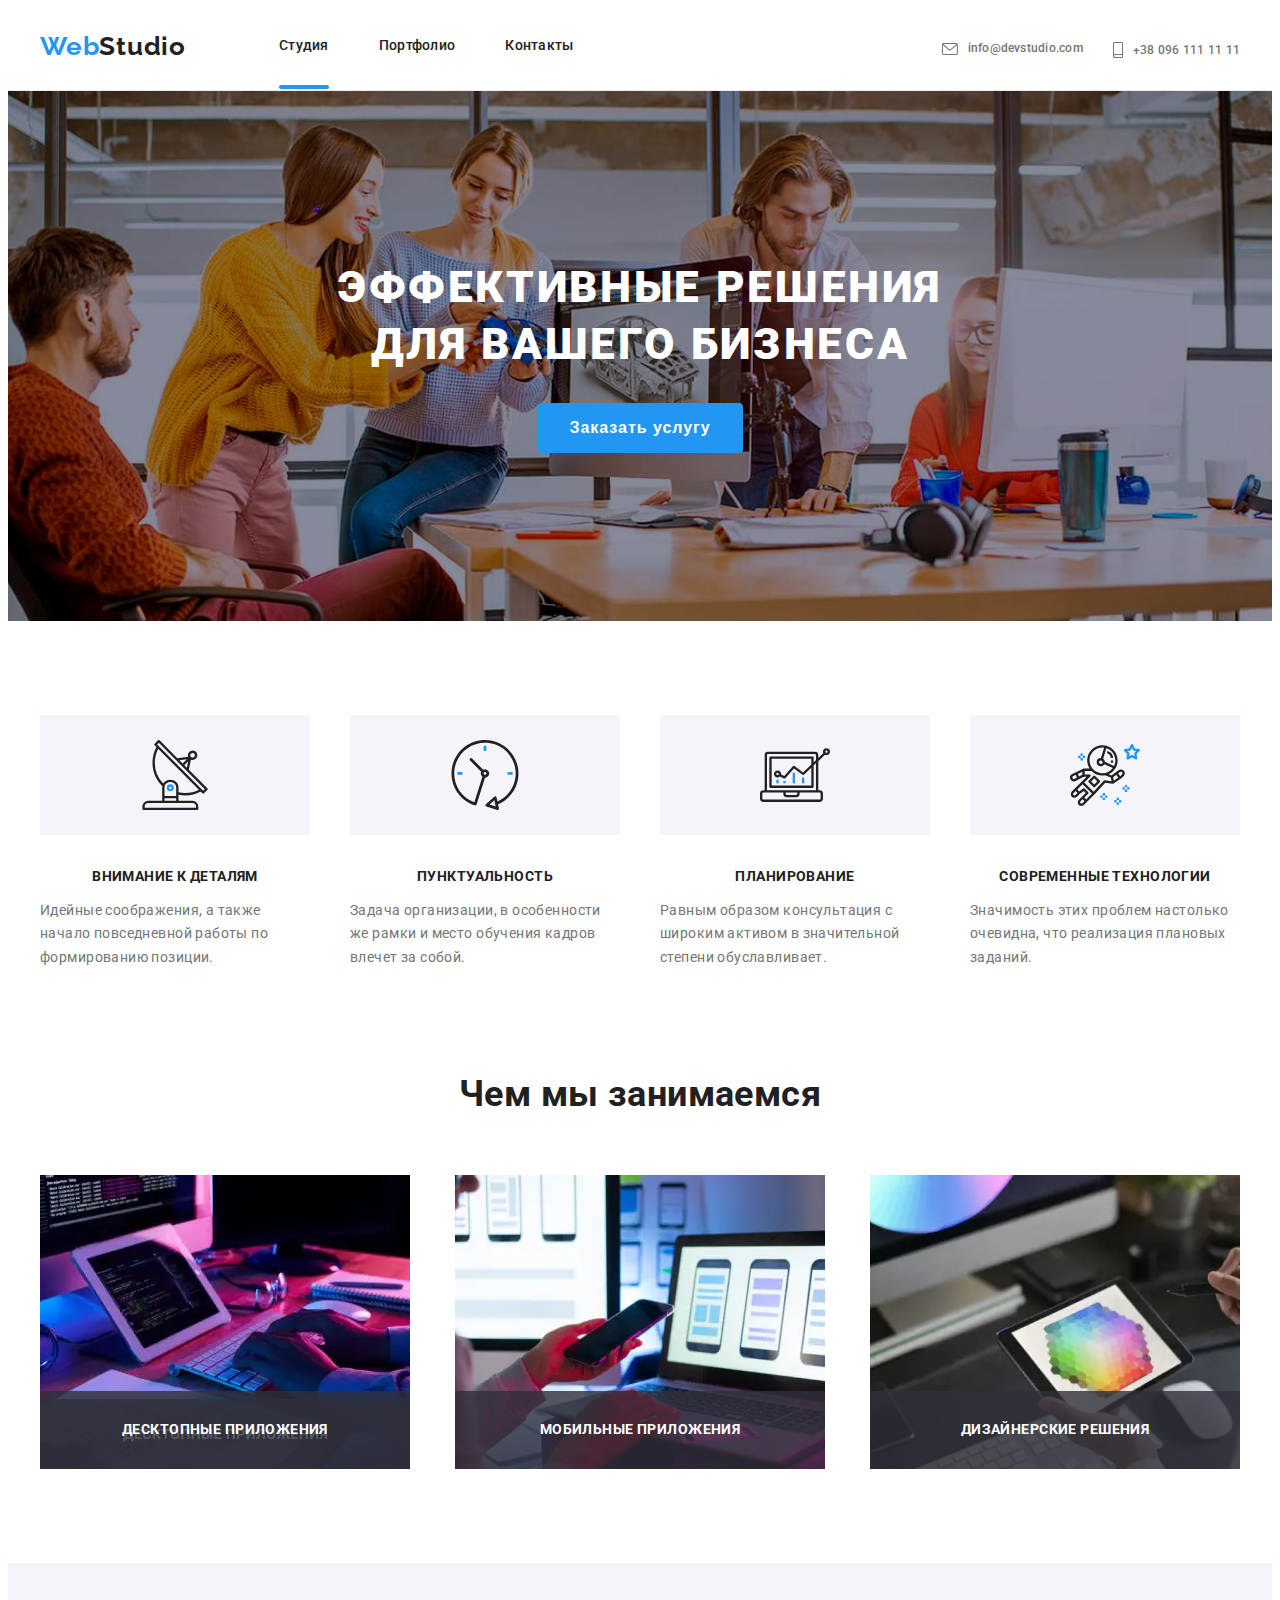
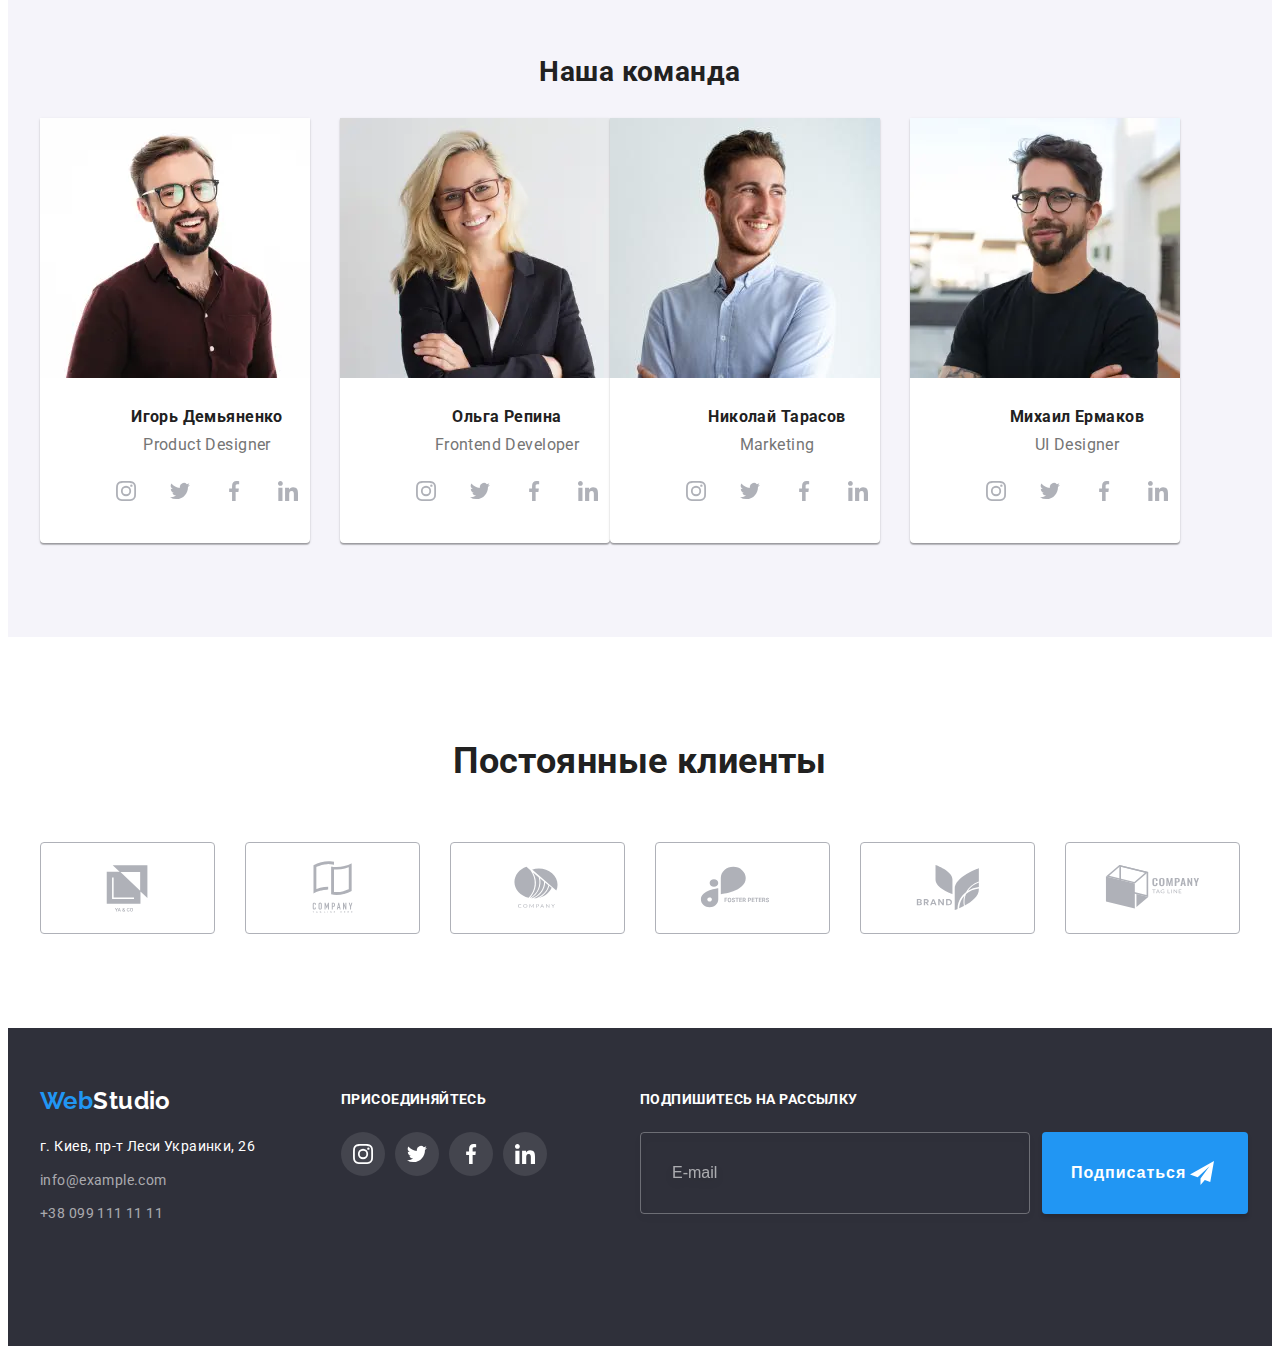
==== commit 30442c1b: "исправление ошибок" ====
--- a/index.html
+++ b/index.html
@@ -209,7 +209,7 @@
             <li class="works-list__item">
               <picture>
                 <source
-                  media="(  min-width: 1200px)"
+                  media="(min-width: 1200px)"
                   srcset="
                     /images/works/works1-@1x.webp 1x,
                     /images/works/works1-@2x.webp 2x
@@ -217,7 +217,7 @@
                   type="image/webp"
                 />
                 <source
-                  media="(  min-width: 1200px)"
+                  media="(min-width: 1200px)"
                   srcset="
                     /images/works/works1-@1x.jpg 1x,
                     /images/works/works1-@2x.jpg 2x
@@ -232,7 +232,7 @@
             <li class="works-list__item">
               <picture>
                 <source
-                  media="(  min-width: 1200px)"
+                  media="(min-width: 1200px)"
                   srcset="
                     /images/works/works2-@1x.webp 1x,
                     /images/works/works2-@2x.webp 2x
@@ -240,7 +240,7 @@
                   type="image/webp"
                 />
                 <source
-                  media="(  min-width: 1200px)"
+                  media="(min-width: 1200px)"
                   srcset="
                     /images/works/works2-@1x.jpg 1x,
                     /images/works/works2-@2x.jpg 2x
@@ -255,7 +255,7 @@
             <li class="works-list__item">
               <picture>
                 <source
-                  media="(  min-width: 1200px)"
+                  media="(min-width: 1200px)"
                   srcset="
                     /images/works/works3-@1x.webp 1x,
                     /images/works/works3-@2x.webp 2x
@@ -263,7 +263,7 @@
                   type="image/webp"
                 />
                 <source
-                  media="(  min-width: 1200px)"
+                  media="(min-width: 1200px)"
                   srcset="
                     /images/works/works3-@1x.jpg 1x,
                     /images/works/works3-@2x.jpg 2x
@@ -271,7 +271,6 @@
                 />
                 <img src="#" alt="Человек с планшетом" />
               </picture>
-
               <div class="works-list__bolok">
                 <p class="works-list__text">Дизайнерские решения</p>
               </div>
--- a/css/main.min.css
+++ b/css/main.min.css
@@ -1,2 +1,2 @@
-:root{--title-color: #212121;--primarycolor: #757575;--white-color: #fff;--acent-color: #2196f3;--button-color: #f5f4fa;--roboto-font: 'Roboto', sans-serif;--logo-font: 'Raleway', sans-serif}.visually-hidden{position:absolute;width:1px;height:1px;margin:-1px;border:0;padding:0;white-space:nowrap;clip-path:inset(100%);clip:rect(0 0 0 0);overflow:hidden}.is-hidden{opacity:0;visibility:hidden;pointer-events:none}.modal__button-close{display:flex;justify-content:center;align-items:center;position:absolute;top:8px;right:8px;cursor:pointer;width:30px;height:30px;border-radius:50%;border:1px solid rgba(0,0,0,0.1);padding:0;background-color:transparent;outline:none;transition:box-shadow 250ms cubic-bezier(0.4, 0, 0.2, 1),fill 250ms cubic-bezier(0.4, 0, 0.2, 1),border-color 250ms cubic-bezier(0.4, 0, 0.2, 1)}.modal__button-close:hover,.modal__button-close:focus{fill:var(--accnt-color);border-color:var(--accnt-color);box-shadow:0px 1px 1px rgba(0,0,0,0.12),0px 4px 4px rgba(0,0,0,0.06),1px 4px 6px rgba(0,0,0,0.16)}.modal__icon-close{width:18px;height:18px}body{background-color:var(--white-color);color:var(--primarycolor);font-family:var(--roboto-font);font-size:14px;font-weight:400;line-height:1.7;letter-spacing:0.03em}h1,h2,h3,h4,h5,h6,p{margin:0}.list{list-style:none;padding:0;margin:0}img{display:block}.page-section{padding-top:60px;padding-bottom:60px}@media screen and (min-width: 1200px){.page-section{padding-top:94px;padding-bottom:94px}}.container{width:100%;padding:0 15px}@media screen and (min-width: 480px){.container{width:480px;margin:0 auto}}@media screen and (min-width: 768px){.container{width:768px}}@media screen and (min-width: 1200px){.container{width:1200px}}.page-header{padding:10px 0;border-bottom:1px solid #ececec}.navigation{display:flex;align-items:center;justify-content:space-between}.navigation__logo{text-decoration:none;font-family:var(--logo-font);font-size:24px;font-weight:700;line-height:1.1;color:var(--title-color);letter-spacing:0.03em}.logo__decoration{font-family:var(--logo-font);color:var(--acent-color)}.menu-toggle{min-height:40px;min-width:40px;display:flex;align-items:center;justify-content:center;margin:0;padding:0;background-color:transparent;cursor:pointer;border:none;border-radius:50%;outline:none}.menu-toggle:hover,.menu-toggle:focus{color:var(--acent-color)}.menu-container{position:fixed;top:0;left:0;width:100%;z-index:999;padding:48px 0 48px 40px;background-color:var(--white-color);transform:translateX(-150%);transition:transform 250ms ease-in-out}.menu-container .menu-toggle{position:absolute;top:16px;right:16px;color:var(--white-color)}.menu-container .menu-toggle:hover{fill:var(--acent-color)}.menu-container.is-open{transform:translateX(0)}@media (min-width: 767px){.menu-toggle{display:none}}.navigation__menu{margin-bottom:300px}.navigation__item{margin-bottom:35px}.navigation__item:last-child{margin:0}.navigation__link{text-decoration:none;font-weight:500;font-size:40px;color:var(--title-color)}.link-current{color:var(--acent-color)}.contact{margin-bottom:65px}.contact__item:not(:last-child){margin-bottom:30px}.contact__link{text-decoration:none;font-weight:500;font-size:34px;line-height:1.1;letter-spacing:0.02em;color:var(--primarycolor)}.contact__tell{text-decoration:none;font-weight:500;font-size:34px;letter-spacing:0.02em;color:var(--primarycolor)}.contact__mail{text-decoration:none;font-weight:500;font-size:24px;letter-spacing:0.02em;color:var(--primarycolor)}.menu-social{display:flex}.menu-social__item:not(:last-child){margin-right:20px}.menu-social__link{text-decoration:none;font-weight:500;font-size:18px;letter-spacing:0.02em;color:var(--acent-color)}@media screen and (max-width: 767px){.tablet{display:none}}@media screen and (min-width: 768px){.page-header__container{display:flex}.navigation__logo{margin-right:88px}.menu-toggle{display:none}.navigation__menu{display:flex;margin-bottom:0;margin-right:84px}.navigation__item{margin-right:50px;margin-bottom:0}.navigation__item:last-child{margin:0}.navigation__link{position:relative;text-decoration:none;font-weight:500;font-size:14px;letter-spacing:0.02em;color:var(--title-color)}.link-current::after{display:block;position:absolute;bottom:0;bottom:-22px;content:'';width:100%;height:4px;background:var(--acent-color);border-radius:2px}.contact{margin-bottom:0;align-items:center}.contact__item:not(:last-child){margin-bottom:10px}.contact__link{display:flex;align-items:center;text-decoration:none;font-weight:500;font-size:12px;line-height:1.1;letter-spacing:0.02em;text-align:center;color:var(--primarycolor)}.contact__icon-email{display:inline-block;width:14px;height:10px;margin-right:10px;fill:#757575}.contact__icon-tell{display:inline-block;align-items:center;width:10px;height:14px;margin-right:10px;fill:#757575}}@media screen and (min-width: 1200px){.page-header{padding:24px 0}.page-header__container{justify-content:space-between;align-items:baseline}.navigation__logo{margin-right:93px;font-weight:700;font-size:26px}.link-current::after{bottom:-36px}.navigation__link{transition:color 250ms cubic-bezier(0.4, 0, 0.2, 1)}.navigation__link:hover,.navigation__link:focus{color:var(--acent-color)}.contact{display:flex;align-items:flex-start}.contact__item:not(:last-child){margin-right:30px}.contact__link{transition:color 250ms cubic-bezier(0.4, 0, 0.2, 1)}.contact__link:hover,.contact__link:focus{color:var(--acent-color)}.contact__icon-email{width:16px;height:12px;transition:fill 250ms cubic-bezier(0.4, 0, 0.2, 1)}.contact__link:hover .contact__icon-email,.contact__link:focus .contact__icon-email{fill:var(--acent-color)}.contact__icon-tell{width:10px;height:16px;transition:fill 250ms cubic-bezier(0.4, 0, 0.2, 1)}.contact__link:hover .contact__icon-tell,.contact__link:focus .contact__icon-tell{fill:var(--acent-color)}}.page-hero{width:100%;padding:168px 0;text-align:center;margin:auto;background-color:#2f303a;background-image:linear-gradient(to right, rgba(47,48,58,0.4), rgba(47,48,58,0.4)),url(../images/hero/mobil-hero@1x.jpg);background-repeat:no-repeat;background-position:center;background-size:cover}.page-hero__title{margin:0;margin-bottom:30px;text-transform:uppercase;font-weight:900;font-size:26px;line-height:1.3;letter-spacing:0.06em;color:var(--white-color)}.page-hero__button{border:none;padding:10px 32px;border-radius:4px;letter-spacing:0.06em;font-weight:700;font-size:16px;line-height:1.87;text-align:center;letter-spacing:0.06em;background-color:var(--acent-color);color:var(--white-color);cursor:pointer;transition:background-color 250ms cubic-bezier(0.4, 0, 0.2, 1)}@media screen and (min-width: 768px){.page-hero{background-image:url(../images/hero/tablet-hero@1x.jpg)}}@media screen and (min-width: 1200px){.page-hero__title{font-weight:900;font-size:44px}.page-hero__button:hover,.page-hero__button:focus{background-color:#188ce8}.page-hero{background-image:url(../images/hero/desctop-hero@1x.jpg)}}@media (min-device-pixel-ratio: 2) and (min-width: 280px), (min-resolution: 192dpi) and (min-width: 280px), (min-resolution: 2dppx) and (min-width: 280px){.page-hero{background-image:url(../images/hero/mobil-hero@2x.jpg)}}@media (min-device-pixel-ratio: 2) and (min-width: 768px), (min-resolution: 192dpi) and (min-width: 768px), (min-resolution: 2dppx) and (min-width: 768px){.page-hero{background-image:url(../images/hero/tablet-hero@2x.jpg)}}@media (min-device-pixel-ratio: 2) and (min-width: 1200px), (min-resolution: 192dpi) and (min-width: 1200px), (min-resolution: 2dppx) and (min-width: 1200px){.page-hero{background-image:url(../images/hero/desctop-hero@2x.jpg)}}.features{list-style:none}.features__item{width:100%;align-items:center}.features__item:not(:last-child){margin-bottom:30px}.features__icon{display:flex;justify-content:center;align-items:center;margin-bottom:30px;height:120px;width:100%;background-color:#f5f4fa}@media screen and (min-width: 480px){.features__item{width:450px}.features__icon{width:450px}}.icon__antenna{width:70px;height:70px;fill:#212121}.icon__clock{fill:#212121}.icon__diagram{fill:#2196f3}.icon__astronaut{fill:#2196f3}.features__title{margin-top:0;margin-bottom:10px;text-align:center;color:var(--title-color);font-size:14px;font-weight:700;text-transform:uppercase}@media screen and (min-width: 768px){.features{display:flex;flex-wrap:wrap;justify-content:space-between}.features__item{width:354px}.features__item:nth-child(3){margin-bottom:0}.features__icon{width:354px}}@media screen and (min-width: 1200px){.features{flex-wrap:nowrap}.features .features__item{margin-bottom:0}.features__item{width:calc(100% / 4 - 30px)}.features__icon{width:270px}}.works{padding-top:0}@media screen and (max-width: 1199px){.works{display:none}}.works__title{margin-top:0;margin-bottom:50px;text-align:center;font-weight:700;font-size:36px;color:var(--title-color)}.works-list{display:flex;justify-content:space-between}.works-list__item{position:relative}.works-list__bolok{position:absolute;bottom:0;left:50%;transform:translate(-50%, 0px);width:100%}.works-list__text{margin:0;padding-top:27px;padding-bottom:27px;display:flex;justify-content:center;font-family:var(--roboto-font);font-weight:bold;font-size:14px;color:var(--white-color);text-transform:uppercase;background:rgba(47,48,58,0.8)}.team-subject{margin-bottom:30px;text-align:center;font-weight:700;font-size:28px;line-height:1.1;color:var(--title-color)}.team-list__item{background-color:var(--white-color);box-shadow:0px 1px 3px rgba(0,0,0,0.12),0px 1px 1px rgba(0,0,0,0.14),0px 2px 1px rgba(0,0,0,0.2);border-radius:0px 0px 4px 4px}.team-list__item:not(:last-child){margin-bottom:30px}.team-img{width:100%}.team-info{width:100%;text-align:center;padding-top:30px;padding-bottom:30px;padding-left:32px;padding-right:32px}.team-info__name{font-weight:500px;font-size:16px;margin-bottom:10px;line-height:1.1;color:var(--title-color)}.team-info__profesion{font-size:16px;line-height:1.1;margin-bottom:16px}.list-icon{list-style:none;display:flex;justify-content:center}.list-icon__item{margin-right:10px}.list-icon__item:last-child{margin-right:0}.list-icon__link{display:block;width:44px;height:44px;background-color:var(--white-color);border-radius:50px}.list-icon__social{width:44px;height:44px;fill:#afb1b8}@media screen and (min-width: 768px){.team-list{display:flex;flex-wrap:wrap}.team-list__item{width:354px}.team-list__item:nth-child(3){margin-bottom:0}.team-list__item:nth-child(2n+1){margin-right:30px}.team-img{width:354px;height:374px}}@media screen and (min-width: 1200px){.team-list{flex-wrap:nowrap}.team-list .team-list__item{margin-bottom:0}.team-list__item{width:270px}.team-list__item:nth-child(2){margin-right:30px}.team-img{width:270px;height:260px}.list-icon__link{transition:background-color 250ms cubic-bezier(0.4, 0, 0.2, 1)}.list-icon__link:hover,.list-icon__link:focus{background-color:var(--acent-color)}.list-icon__social{transition:fill 250ms cubic-bezier(0.4, 0, 0.2, 1)}.list-icon__link:hover .list-icon__social,.list-icon__link:focus .list-icon__social{fill:var(--white-color)}}.customers__subject{font-size:36px;color:var(--title-color);text-align:center;margin:0%;margin-bottom:50px}.customers-list{display:flex;flex-wrap:wrap;justify-content:space-between}.customers-list__item{flex-basis:calc(100% / 2 - 15px)}.customers-list__item:nth-child(-n+4){margin-bottom:30px}.customers-list__link{display:flex;justify-content:center;align-items:center;height:92px;border:1px solid #afb1b8;box-sizing:border-box;border-radius:4px;transition:border-color 250ms cubic-bezier(0.4, 0, 0.2, 1)}.customers-list__link:hover,.customers-list__link:focus{border-color:var(--acent-color)}.customers-list__icon{width:106px;height:60px;fill:#afb1b8;transition:fill 250ms cubic-bezier(0.4, 0, 0.2, 1)}.customers-list__link:hover .customers-list__icon,.customers-list__link:focus .customers-list__icon{fill:var(--acent-color)}@media screen and (min-width: 768px){.customers-list .customers-list__item:nth-child(-n+4){margin-bottom:30px}}@media screen and (min-width: 1200px){.customers-list{flex-wrap:nowrap}.customers-list .customers-list__item:nth-child(-n+4){margin-bottom:0}.customers-list__item{width:170px;margin-right:30px}}.footer{padding:60px 0;background-color:#2f303a}.container-adress{text-align:center;margin-bottom:60px}.footer__logo{display:inline-block;margin-bottom:20px;text-decoration:none;font-family:var(--logo-font);font-size:24px;font-weight:700;line-height:1.1;color:var(--white-color)}.address{margin:0 auto;font-style:inherit;width:231px}.address__list{display:inline-block;list-style:none}.address__item{margin-bottom:10px}.address__item:last-child{margin:0}.address__contact{display:inline-block;text-decoration:none;font-style:inherit;line-height:1.7;color:var(--white-color);transition:color 250ms cubic-bezier(0.4, 0, 0.2, 1)}.address__mail{display:inline-block;text-decoration:none;line-height:1.7;color:rgba(255,255,255,0.6)}.address__tell{text-decoration:none;line-height:1.7;color:rgba(255,255,255,0.6);transition:color 250ms cubic-bezier(0.4, 0, 0.2, 1)}.footer__social{text-align:center;margin-bottom:60px}.social__subject{margin-bottom:20px;text-transform:uppercase;font-size:14px;color:var(--white-color)}.social__list{display:flex;justify-content:center}.social__item{margin-right:10px}.social__item:last-child{margin-right:0}.social__link{display:flex;justify-content:center;align-items:center;width:44px;height:44px;background-color:rgba(255,255,255,0.1);border-radius:50px}.social__icon{width:44px;height:44px;fill:var(--white-color)}.footer-form{text-align:center}.footer-form__title{font-weight:bold;font-size:14px;text-transform:uppercase;color:var(--white-color);margin:0;margin-bottom:20px}.footer-form__mail{width:100%;margin-bottom:20px;color:var(--white-color);background-color:transparent;border:1px solid rgba(255,255,255,0.3);filter:drop-shadow(0px 4px 4px rgba(0,0,0,0.15));border-radius:4px;height:50px;padding:15px}.footer-form__mail::placeholder{font-size:16px;line-height:1.6;color:rgba(255,255,255,0.6);padding:15px 295px 15px 16px}.footer-form__button{color:var(--white-color);font-weight:bold;font-size:16px;line-height:1.8;letter-spacing:0.06em;padding:10px 62px 10px 29px;background:#2196f3;box-shadow:0px 4px 4px rgba(0,0,0,0.15);border:none;border-radius:4px;cursor:pointer;background-repeat:no-repeat;background-origin:border-box;background-position:148px 50%;background-image:url(../images/svg/icon-tviter.svg)}@media screen and (min-width: 768px){.footer__section{display:flex;justify-content:space-between}.footer-form__mail{width:450px}}@media screen and (min-width: 1200px){.container-foter{display:flex}.container-adress{text-align:inherit;margin-right:70px;margin-bottom:0%}.footer__social{margin-right:93px;text-align:inherit;margin-bottom:0}.social__link{transition:background-color 250ms cubic-bezier(0.4, 0, 0.2, 1)}.social__link:hover,.social__link:focus{background-color:var(--accnt-color)}.footer-form{text-align:inherit}.footer-form__mail{width:358px;margin-bottom:0;margin-right:12px}.form-box{display:flex}}.filter__list{display:flex;flex-wrap:wrap;margin-bottom:14px}.filter__item:nth-child(-n+4){margin-right:8px}.filter__item:nth-child(-n+4):nth-child(-n+3){margin-bottom:15px}.filter__button{border:none;border-radius:4px;padding:6px 22px;font-family:var(--roboto-font);font-size:16px;font-weight:500;line-height:1.6;background-color:var(--button-color);color:var(--title-color);cursor:pointer;transition:box-shadow 250ms cubic-bezier(0.4, 0, 0.2, 1),background-color 250ms cubic-bezier(0.4, 0, 0.2, 1),color 250ms cubic-bezier(0.4, 0, 0.2, 1)}.filter__button:hover,.filter__button:focus{background-color:var(--acent-color);color:var(--white-color);box-shadow:0px 3px 1px rgba(0,0,0,0.1),0px 1px 2px rgba(0,0,0,0.08),0px 2px 2px rgba(0,0,0,0.12);border-radius:4px}.portfolio__item:not(:last-child){margin-bottom:30px}.portfolio__link{display:block;width:100%;text-decoration:none;transition:box-shadow 250ms cubic-bezier(0.4, 0, 0.2, 1)}.portfolio__link:hover,.portfolio__link:focus{box-shadow:0px 1px 1px rgba(0,0,0,0.12),0px 4px 4px rgba(0,0,0,0.06),1px 4px 6px rgba(0,0,0,0.16)}.portfolio__overlay{position:relative;overflow:hidden}.overlay__img{width:100%}@media screen and (min-width: 450px){.overlay__img{width:450px}}.overlay__text{position:absolute;top:0;left:0;width:100%;height:100%;background:rgba(33,150,243,0.9);transform:translateY(100%);transition:transform 250ms linear;font-weight:400;font-size:18px;line-height:1.5;color:var(--white-color);letter-spacing:0.03em;padding:63px 24px;margin:0;overflow:auto}.portfolio__link:hover .overlay__text,.portfolio__link:focus .overlay__text{transform:translateY(0%)}.portfolio__blok{padding:20px 24px;border:1px solid #eeeeee;border-top:none}.box__title{font-weight:700;font-size:18px;line-height:2;color:var(--title-color)}.box__text{color:var(--primarycolor);font-size:16px;line-height:1.8}@media screen and (min-width: 768px){.filter__list{margin-bottom:30px}.filter__list .filter__item:nth-child(-n+3){margin-bottom:0}.portfolio__list{display:flex;flex-wrap:wrap}.portfolio__item{width:354px}.portfolio__item:nth-child(2n+1){margin-right:30px}}@media screen and (min-width: 1200px){.filter__list{justify-content:center;margin-bottom:34px}.portfolio__list{margin-left:-30px;margin-top:-30px}.portfolio__list>.portfolio__item{flex-basis:calc(100% / 3 - 30px);margin-left:30px;margin-top:30px;margin-right:0}.portfolio__list .portfolio__item:nth-last-child(-n+3){margin-bottom:0}}.backdrop{position:fixed;top:0;left:0;background:rgba(0,0,0,0.2);width:100vw;height:100vh}.modal{position:absolute;top:50%;left:50%;transform:translate(-50%, -50%);padding:40px;width:450px;height:609px;background-color:var(--white-color);text-align:center}.modal__title{font-weight:bold;font-size:20px;line-height:1.1;letter-spacing:0.03em;color:var(--title-color);margin:0;margin-bottom:12px}.modal-form{margin-bottom:30px;text-align:initial}.modal-form__label{display:inline-block;font-weight:normal;font-size:12px;line-height:1.1;letter-spacing:0.01em;margin-bottom:4px}.modal-form__input:hover+.modal-form__label,.modal-form__input:focus+.modal-form__label{color:var(--acent-color)}.modal-form__box{position:relative;margin-bottom:10px}.modal-form__icon{width:18px;height:18px;position:absolute;left:12px;top:50%;transform:translateY(-50%);transition:fill 250ms cubic-bezier(0.4, 0, 0.2, 1)}.modal-form__input:hover+.modal-form__icon,.modal-form__input:focus+.modal-form__icon{fill:var(--acent-color)}.modal-form__input{width:100%;height:40px;border:1px solid rgba(33,33,33,0.2);border-radius:4px;outline:none;padding-left:42px;transition:border-color 250ms cubic-bezier(0.4, 0, 0.2, 1)}.modal-form__input:hover,.modal-form__input:focus{border-color:var(--acent-color)}.modal-form__textarea{width:100%;height:120px;border:1px solid rgba(33,33,33,0.2);border-radius:4px;resize:none;padding:12px 16px;outline:none;margin-bottom:20px;transition:border-color 250ms cubic-bezier(0.4, 0, 0.2, 1)}.modal-form__textarea:hover,.modal-form__textarea:focus{border-color:var(--acent-color)}.modal-form__textarea::placeholder{font-size:12px;line-height:1.2;letter-spacing:0.01em;color:rgba(117,117,117,0.5)}.modal-form__checkbox{display:flex;justify-content:center;align-items:center}.checkbox:checked+.checkbox__box{background-color:var(--acent-color);background-image:url(../images/svg/Vector.svg);background-repeat:no-repeat;background-origin:border-box;background-position:center;border-color:transparent}.checkbox-box{width:15px;height:15px;border:2px solid var(--title-color);border-radius:2px;margin-right:8px}.checkbox:focus+.checkbox-box{border-color:var(--acent-color)}.modal-form__agree{font-size:12px;line-height:1.1}.agree__link{font-size:12px;line-height:1.8;color:var(--acent-color)}.modal-form__button{display:inline-block;padding:10px 55px;background-color:var(--acent-color);color:var(--white-color);border:none;border-radius:4px;cursor:pointer;font-weight:bold;font-size:16px;line-height:1.8;box-shadow:0px 4px 4px rgba(0,0,0,0.15);transition:background-color 250ms cubic-bezier(0.4, 0, 0.2, 1)}.modal-form__button:hover,.modal-form__button:focus{background-color:#188ce8}@media screen and (min-width: 1200px){.modal{width:528px;height:581px}}
+:root{--title-color: #212121;--primarycolor: #757575;--white-color: #fff;--acent-color: #2196f3;--button-color: #f5f4fa;--roboto-font: 'Roboto', sans-serif;--logo-font: 'Raleway', sans-serif}.visually-hidden{position:absolute;width:1px;height:1px;margin:-1px;border:0;padding:0;white-space:nowrap;clip-path:inset(100%);clip:rect(0 0 0 0);overflow:hidden}.is-hidden{opacity:0;visibility:hidden;pointer-events:none}.modal__button-close{display:flex;justify-content:center;align-items:center;position:absolute;top:8px;right:8px;cursor:pointer;width:30px;height:30px;border-radius:50%;border:1px solid rgba(0,0,0,0.1);padding:0;background-color:transparent;outline:none;transition:box-shadow 250ms cubic-bezier(0.4, 0, 0.2, 1),fill 250ms cubic-bezier(0.4, 0, 0.2, 1),border-color 250ms cubic-bezier(0.4, 0, 0.2, 1)}.modal__button-close:hover,.modal__button-close:focus{fill:var(--accnt-color);border-color:var(--accnt-color);box-shadow:0px 1px 1px rgba(0,0,0,0.12),0px 4px 4px rgba(0,0,0,0.06),1px 4px 6px rgba(0,0,0,0.16)}.modal__icon-close{width:18px;height:18px}body{background-color:var(--white-color);color:var(--primarycolor);font-family:var(--roboto-font);font-size:14px;font-weight:400;line-height:1.7;letter-spacing:0.03em}h1,h2,h3,h4,h5,h6,p{margin:0}.list{list-style:none;padding:0;margin:0}img{display:block}.page-section{padding-top:60px;padding-bottom:60px}@media screen and (min-width: 1200px){.page-section{padding-top:94px;padding-bottom:94px}}.container{width:100%;padding:0 15px}@media screen and (min-width: 480px){.container{width:480px;margin:0 auto}}@media screen and (min-width: 768px){.container{width:768px}}@media screen and (min-width: 1200px){.container{width:1200px}}.page-header{padding:10px 0;border-bottom:1px solid #ececec}.navigation{display:flex;align-items:center;justify-content:space-between}.navigation__logo{text-decoration:none;font-family:var(--logo-font);font-size:24px;font-weight:700;line-height:1.1;color:var(--title-color);letter-spacing:0.03em}.logo__decoration{font-family:var(--logo-font);color:var(--acent-color)}.menu-toggle{min-height:40px;min-width:40px;display:flex;align-items:center;justify-content:center;margin:0;padding:0;background-color:transparent;cursor:pointer;border:none;border-radius:50%;outline:none}.menu-toggle:hover,.menu-toggle:focus{color:var(--acent-color)}.menu-container{position:fixed;top:0;left:0;width:100%;z-index:999;padding:48px 0 48px 40px;background-color:var(--white-color);transform:translateX(-150%);transition:transform 250ms ease-in-out}.menu-container .menu-toggle{position:absolute;top:16px;right:16px;color:var(--white-color)}.menu-container .menu-toggle:hover{fill:var(--acent-color)}.menu-container.is-open{transform:translateX(0)}@media (min-width: 767px){.menu-toggle{display:none}}.navigation__menu{margin-bottom:300px}.navigation__item{margin-bottom:35px}.navigation__item:last-child{margin:0}.navigation__link{text-decoration:none;font-weight:500;font-size:40px;color:var(--title-color)}.link-current{color:var(--acent-color)}.contact{margin-bottom:65px}.contact__item:not(:last-child){margin-bottom:30px}.contact__link{text-decoration:none;font-weight:500;font-size:34px;line-height:1.1;letter-spacing:0.02em;color:var(--primarycolor)}.contact__tell{text-decoration:none;font-weight:500;font-size:34px;letter-spacing:0.02em;color:var(--primarycolor)}.contact__mail{text-decoration:none;font-weight:500;font-size:24px;letter-spacing:0.02em;color:var(--primarycolor)}.menu-social{display:flex}.menu-social__item:not(:last-child){margin-right:20px}.menu-social__link{text-decoration:none;font-weight:500;font-size:18px;letter-spacing:0.02em;color:var(--acent-color)}@media screen and (max-width: 767px){.tablet{display:none}}@media screen and (min-width: 768px){.page-header__container{display:flex}.navigation__logo{margin-right:88px}.menu-toggle{display:none}.navigation__menu{display:flex;margin-bottom:0;margin-right:84px}.navigation__item{margin-right:50px;margin-bottom:0}.navigation__item:last-child{margin:0}.navigation__link{position:relative;text-decoration:none;font-weight:500;font-size:14px;letter-spacing:0.02em;color:var(--title-color)}.link-current::after{display:block;position:absolute;bottom:0;bottom:-22px;content:'';width:100%;height:4px;background:var(--acent-color);border-radius:2px}.contact{margin-bottom:0;align-items:center}.contact__item:not(:last-child){margin-bottom:10px}.contact__link{display:flex;align-items:center;text-decoration:none;font-weight:500;font-size:12px;line-height:1.1;letter-spacing:0.02em;text-align:center;color:var(--primarycolor)}.contact__icon-email{display:inline-block;width:14px;height:10px;margin-right:10px;fill:#757575}.contact__icon-tell{display:inline-block;align-items:center;width:10px;height:14px;margin-right:10px;fill:#757575}}@media screen and (min-width: 1200px){.page-header{padding:24px 0}.page-header__container{justify-content:space-between;align-items:baseline}.navigation__logo{margin-right:93px;font-weight:700;font-size:26px}.link-current::after{bottom:-36px}.navigation__link{transition:color 250ms cubic-bezier(0.4, 0, 0.2, 1)}.navigation__link:hover,.navigation__link:focus{color:var(--acent-color)}.contact{display:flex;align-items:flex-start}.contact__item:not(:last-child){margin-right:30px}.contact__link{transition:color 250ms cubic-bezier(0.4, 0, 0.2, 1)}.contact__link:hover,.contact__link:focus{color:var(--acent-color)}.contact__icon-email{width:16px;height:12px;transition:fill 250ms cubic-bezier(0.4, 0, 0.2, 1)}.contact__link:hover .contact__icon-email,.contact__link:focus .contact__icon-email{fill:var(--acent-color)}.contact__icon-tell{width:10px;height:16px;transition:fill 250ms cubic-bezier(0.4, 0, 0.2, 1)}.contact__link:hover .contact__icon-tell,.contact__link:focus .contact__icon-tell{fill:var(--acent-color)}}.page-hero{width:100%;padding:168px 0;text-align:center;margin:auto;background-color:#2f303a;background-image:linear-gradient(to right, rgba(47,48,58,0.4), rgba(47,48,58,0.4)),url(../images/hero/mobil-hero@1x.jpg);background-repeat:no-repeat;background-position:center;background-size:cover}.page-hero__title{margin:0;margin-bottom:30px;text-transform:uppercase;font-weight:900;font-size:26px;line-height:1.3;letter-spacing:0.06em;color:var(--white-color)}.page-hero__button{border:none;padding:10px 32px;border-radius:4px;letter-spacing:0.06em;font-weight:700;font-size:16px;line-height:1.87;text-align:center;letter-spacing:0.06em;background-color:var(--acent-color);color:var(--white-color);cursor:pointer;transition:background-color 250ms cubic-bezier(0.4, 0, 0.2, 1)}@media screen and (min-width: 768px){.page-hero{background-image:url(../images/hero/tablet-hero@1x.jpg)}}@media screen and (min-width: 1200px){.page-hero__title{font-weight:900;font-size:44px}.page-hero__button:hover,.page-hero__button:focus{background-color:#188ce8}.page-hero{background-image:url(../images/hero/desctop-hero@1x.jpg)}}@media (min-device-pixel-ratio: 2) and (min-width: 280px), (min-resolution: 192dpi) and (min-width: 280px), (min-resolution: 2dppx) and (min-width: 280px){.page-hero{background-image:url(../images/hero/mobil-hero@2x.jpg)}}@media (min-device-pixel-ratio: 2) and (min-width: 768px), (min-resolution: 192dpi) and (min-width: 768px), (min-resolution: 2dppx) and (min-width: 768px){.page-hero{background-image:url(../images/hero/tablet-hero@2x.jpg)}}@media (min-device-pixel-ratio: 2) and (min-width: 1200px), (min-resolution: 192dpi) and (min-width: 1200px), (min-resolution: 2dppx) and (min-width: 1200px){.page-hero{background-image:url(../images/hero/desctop-hero@2x.jpg)}}.features{list-style:none}.features__item{width:100%;align-items:center}.features__item:not(:last-child){margin-bottom:30px}.features__icon{display:flex;justify-content:center;align-items:center;margin-bottom:30px;height:120px;width:100%;background-color:#f5f4fa}@media screen and (min-width: 480px){.features__item{width:450px}.features__icon{width:450px}}.icon__antenna{width:70px;height:70px;fill:#212121}.icon__clock{fill:#212121}.icon__diagram{fill:#2196f3}.icon__astronaut{fill:#2196f3}.features__title{margin-top:0;margin-bottom:10px;text-align:center;color:var(--title-color);font-size:14px;font-weight:700;text-transform:uppercase}@media screen and (min-width: 768px){.features{display:flex;flex-wrap:wrap;justify-content:space-between}.features__item{width:354px}.features__item:nth-child(3){margin-bottom:0}.features__icon{width:354px}}@media screen and (min-width: 1200px){.features{flex-wrap:nowrap}.features .features__item{margin-bottom:0}.features__item{width:calc(100% / 4 - 30px)}.features__icon{width:100%}}.works{padding-top:0}@media screen and (max-width: 1199px){.works{display:none}}.works__title{margin-top:0;margin-bottom:50px;text-align:center;font-weight:700;font-size:36px;color:var(--title-color)}.works-list{display:flex;justify-content:space-between}.works-list__item{position:relative}.works-list__bolok{position:absolute;bottom:0;left:50%;transform:translate(-50%, 0px);width:100%}.works-list__text{margin:0;padding-top:27px;padding-bottom:27px;display:flex;justify-content:center;font-family:var(--roboto-font);font-weight:bold;font-size:14px;color:var(--white-color);text-transform:uppercase;background:rgba(47,48,58,0.8)}.team-subject{margin-bottom:30px;text-align:center;font-weight:700;font-size:28px;line-height:1.1;color:var(--title-color)}.team-list__item{background-color:var(--white-color);box-shadow:0px 1px 3px rgba(0,0,0,0.12),0px 1px 1px rgba(0,0,0,0.14),0px 2px 1px rgba(0,0,0,0.2);border-radius:0px 0px 4px 4px}.team-list__item:not(:last-child){margin-bottom:30px}.team-img{width:100%}.team-info{width:100%;text-align:center;padding-top:30px;padding-bottom:30px;padding-left:32px;padding-right:32px}.team-info__name{font-weight:500px;font-size:16px;margin-bottom:10px;line-height:1.1;color:var(--title-color)}.team-info__profesion{font-size:16px;line-height:1.1;margin-bottom:16px}.list-icon{list-style:none;display:flex;justify-content:center}.list-icon__item{margin-right:10px}.list-icon__item:last-child{margin-right:0}.list-icon__link{display:block;width:44px;height:44px;background-color:var(--white-color);border-radius:50px}.list-icon__social{width:44px;height:44px;fill:#afb1b8}@media screen and (min-width: 768px){.team-list{display:flex;flex-wrap:wrap}.team-list__item{width:354px}.team-list__item:nth-child(3){margin-bottom:0}.team-list__item:nth-child(2n+1){margin-right:30px}.team-img{width:354px;height:374px}}@media screen and (min-width: 1200px){.team{background-color:#f5f4fa}.team-list{flex-wrap:nowrap}.team-list .team-list__item{margin-bottom:0}.team-list__item{width:270px}.team-img{width:270px;height:260px}.list-icon__link{transition:background-color 250ms cubic-bezier(0.4, 0, 0.2, 1)}.list-icon__link:hover,.list-icon__link:focus{background-color:var(--acent-color)}.list-icon__social{transition:fill 250ms cubic-bezier(0.4, 0, 0.2, 1)}.list-icon__link:hover .list-icon__social,.list-icon__link:focus .list-icon__social{fill:var(--white-color)}}.customers__subject{font-size:36px;color:var(--title-color);text-align:center;margin:0%;margin-bottom:50px}.customers-list{display:flex;flex-wrap:wrap;justify-content:space-between}.customers-list__item{flex-basis:calc(100% / 2 - 15px)}.customers-list__item:nth-child(-n+4){margin-bottom:30px}.customers-list__link{display:flex;justify-content:center;align-items:center;height:92px;border:1px solid #afb1b8;box-sizing:border-box;border-radius:4px;transition:border-color 250ms cubic-bezier(0.4, 0, 0.2, 1)}.customers-list__link:hover,.customers-list__link:focus{border-color:var(--acent-color)}.customers-list__icon{width:106px;height:60px;fill:#afb1b8;transition:fill 250ms cubic-bezier(0.4, 0, 0.2, 1)}.customers-list__link:hover .customers-list__icon,.customers-list__link:focus .customers-list__icon{fill:var(--acent-color)}@media screen and (min-width: 768px){.customers-list__item{flex-basis:calc(100% / 3 - 20px)}.customers-list .customers-list__item:nth-child(-n+4){margin-bottom:30px}}@media screen and (min-width: 1200px){.customers-list{flex-wrap:nowrap}.customers-list .customers-list__item:nth-child(-n+4){margin-bottom:0}.customers-list__item:not(:last-child){margin-right:30px}.customers-list__item{width:170px}}.footer{padding:60px 0;background-color:#2f303a}.container-adress{text-align:center;margin-bottom:60px}.footer__logo{display:inline-block;margin-bottom:20px;text-decoration:none;font-family:var(--logo-font);font-size:24px;font-weight:700;line-height:1.1;color:var(--white-color)}.address{margin:0 auto;font-style:inherit;width:231px}.address__list{display:inline-block;list-style:none}.address__item{margin-bottom:10px}.address__item:last-child{margin:0}.address__contact{display:inline-block;text-decoration:none;font-style:inherit;line-height:1.7;color:var(--white-color);transition:color 250ms cubic-bezier(0.4, 0, 0.2, 1)}.address__mail{display:inline-block;text-decoration:none;line-height:1.7;color:rgba(255,255,255,0.6)}.address__tell{text-decoration:none;line-height:1.7;color:rgba(255,255,255,0.6);transition:color 250ms cubic-bezier(0.4, 0, 0.2, 1)}.footer__social{text-align:center}.social__subject{margin-bottom:20px;text-transform:uppercase;font-size:14px;color:var(--white-color)}.social__list{display:flex;justify-content:center}.social__item{margin-right:10px}.social__item:last-child{margin-right:0}.social__link{display:flex;justify-content:center;align-items:center;width:44px;height:44px;background-color:rgba(255,255,255,0.1);border-radius:50px}.social__icon{width:44px;height:44px;fill:var(--white-color)}.footer-form{text-align:center}.footer-form__title{font-weight:bold;font-size:14px;text-transform:uppercase;color:var(--white-color);margin:0;margin-bottom:20px}.footer-form__mail{width:100%;margin-bottom:20px;color:var(--white-color);background-color:transparent;border:1px solid rgba(255,255,255,0.3);filter:drop-shadow(0px 4px 4px rgba(0,0,0,0.15));border-radius:4px;height:50px;padding:15px}.footer-form__mail::placeholder{font-size:16px;line-height:1.6;color:rgba(255,255,255,0.6);padding:15px 295px 15px 16px}.footer-form__button{color:var(--white-color);font-weight:bold;font-size:16px;line-height:1.8;letter-spacing:0.06em;padding:10px 62px 10px 29px;background:#2196f3;box-shadow:0px 4px 4px rgba(0,0,0,0.15);border:none;border-radius:4px;cursor:pointer;background-repeat:no-repeat;background-origin:border-box;background-position:148px 50%;background-image:url(../images/svg/icon-tviter.svg)}@media screen and (min-width: 768px){.footer__section{display:flex;justify-content:space-between}.footer-form__mail{width:450px}}@media screen and (min-width: 1200px){.container-foter{display:flex}.container-adress{text-align:inherit;margin-right:70px;margin-bottom:0%}.footer__social{margin-right:93px;text-align:inherit;margin-bottom:0}.social__link{transition:background-color 250ms cubic-bezier(0.4, 0, 0.2, 1)}.social__link:hover,.social__link:focus{background-color:var(--accnt-color)}.footer-form{text-align:inherit}.footer-form__mail{width:358px;margin-bottom:0;margin-right:12px}.form-box{display:flex}}.filter__list{display:flex;flex-wrap:wrap;margin-bottom:14px}.filter__item:nth-child(-n+4){margin-right:8px}.filter__item:nth-child(-n+4):nth-child(-n+3){margin-bottom:15px}.filter__button{border:none;border-radius:4px;padding:6px 22px;font-family:var(--roboto-font);font-size:16px;font-weight:500;line-height:1.6;background-color:var(--button-color);color:var(--title-color);cursor:pointer;transition:box-shadow 250ms cubic-bezier(0.4, 0, 0.2, 1),background-color 250ms cubic-bezier(0.4, 0, 0.2, 1),color 250ms cubic-bezier(0.4, 0, 0.2, 1)}.filter__button:hover,.filter__button:focus{background-color:var(--acent-color);color:var(--white-color);box-shadow:0px 3px 1px rgba(0,0,0,0.1),0px 1px 2px rgba(0,0,0,0.08),0px 2px 2px rgba(0,0,0,0.12);border-radius:4px}.portfolio__item:not(:last-child){margin-bottom:30px}.portfolio__link{display:block;width:100%;text-decoration:none;transition:box-shadow 250ms cubic-bezier(0.4, 0, 0.2, 1)}.portfolio__link:hover,.portfolio__link:focus{box-shadow:0px 1px 1px rgba(0,0,0,0.12),0px 4px 4px rgba(0,0,0,0.06),1px 4px 6px rgba(0,0,0,0.16)}.portfolio__overlay{position:relative;overflow:hidden;height:294px}.overlay__img{width:100%}.overlay__text{position:absolute;top:0;left:0;width:100%;height:100%;background:rgba(33,150,243,0.9);transform:translateY(100%);transition:transform 250ms linear;font-weight:400;font-size:18px;line-height:1.5;color:var(--white-color);letter-spacing:0.03em;padding:77px 24px;margin:0;overflow:auto}.portfolio__link:hover .overlay__text,.portfolio__link:focus .overlay__text{transform:translateY(0%)}.portfolio__blok{padding:20px 24px;border:1px solid #eeeeee;border-top:none}.box__title{font-weight:700;font-size:18px;line-height:2;color:var(--title-color)}.box__text{color:var(--primarycolor);font-size:16px;line-height:1.8}@media screen and (min-width: 768px){.filter__list{justify-content:center;margin-bottom:30px}.filter__list .filter__item:nth-child(-n+3){margin-bottom:0}.portfolio__list{display:flex;flex-wrap:wrap}.portfolio__item{width:354px}.portfolio__item:nth-child(2n+1){margin-right:30px}.overlay__text{padding:49px 24px}}@media screen and (min-width: 1200px){.filter__list{justify-content:center;margin-bottom:34px}.portfolio__list{margin-left:-30px;margin-top:-30px}.portfolio__list>.portfolio__item{flex-basis:calc(100% / 3 - 30px);margin-left:30px;margin-top:30px;margin-right:0}.portfolio__list .portfolio__item{margin-bottom:0}.overlay__text{padding:63px 24px}}.backdrop{position:fixed;top:0;left:0;background:rgba(0,0,0,0.2);width:100vw;height:100vh}.modal{position:absolute;top:50%;left:50%;transform:translate(-50%, -50%);padding:40px;width:450px;height:609px;background-color:var(--white-color);text-align:center}.modal__title{font-weight:bold;font-size:20px;line-height:1.1;letter-spacing:0.03em;color:var(--title-color);margin:0;margin-bottom:12px}.modal-form{margin-bottom:30px;text-align:initial}.footer__section{margin-bottom:60px}.modal-form__label{display:inline-block;font-weight:normal;font-size:12px;line-height:1.1;letter-spacing:0.01em;margin-bottom:4px}.modal-form__input:hover+.modal-form__label,.modal-form__input:focus+.modal-form__label{color:var(--acent-color)}.modal-form__box{position:relative;margin-bottom:10px}.modal-form__icon{width:18px;height:18px;position:absolute;left:12px;top:50%;transform:translateY(-50%);transition:fill 250ms cubic-bezier(0.4, 0, 0.2, 1)}.modal-form__input:hover+.modal-form__icon,.modal-form__input:focus+.modal-form__icon{fill:var(--acent-color)}.modal-form__input{width:100%;height:40px;border:1px solid rgba(33,33,33,0.2);border-radius:4px;outline:none;padding-left:42px;transition:border-color 250ms cubic-bezier(0.4, 0, 0.2, 1)}.modal-form__input:hover,.modal-form__input:focus{border-color:var(--acent-color)}.modal-form__textarea{width:100%;height:120px;border:1px solid rgba(33,33,33,0.2);border-radius:4px;resize:none;padding:12px 16px;outline:none;margin-bottom:20px;transition:border-color 250ms cubic-bezier(0.4, 0, 0.2, 1)}.modal-form__textarea:hover,.modal-form__textarea:focus{border-color:var(--acent-color)}.modal-form__textarea::placeholder{font-size:12px;line-height:1.2;letter-spacing:0.01em;color:rgba(117,117,117,0.5)}.modal-form__checkbox{display:flex;justify-content:center;align-items:center}.checkbox:checked+.checkbox__box{background-color:var(--acent-color);background-image:url(../images/svg/Vector.svg);background-repeat:no-repeat;background-origin:border-box;background-position:center;border-color:transparent}.checkbox-box{width:15px;height:15px;border:2px solid var(--title-color);border-radius:2px;margin-right:8px}.checkbox:focus+.checkbox-box{border-color:var(--acent-color)}.modal-form__agree{font-size:12px;line-height:1.1}.agree__link{font-size:12px;line-height:1.8;color:var(--acent-color)}.modal-form__button{display:inline-block;padding:10px 55px;background-color:var(--acent-color);color:var(--white-color);border:none;border-radius:4px;cursor:pointer;font-weight:bold;font-size:16px;line-height:1.8;box-shadow:0px 4px 4px rgba(0,0,0,0.15);transition:background-color 250ms cubic-bezier(0.4, 0, 0.2, 1)}.modal-form__button:hover,.modal-form__button:focus{background-color:#188ce8}@media screen and (min-width: 768px){.container-adress{margin-bottom:0}}@media screen and (min-width: 1200px){.modal{width:528px;height:581px}}
 /*# sourceMappingURL=main.min.css.map */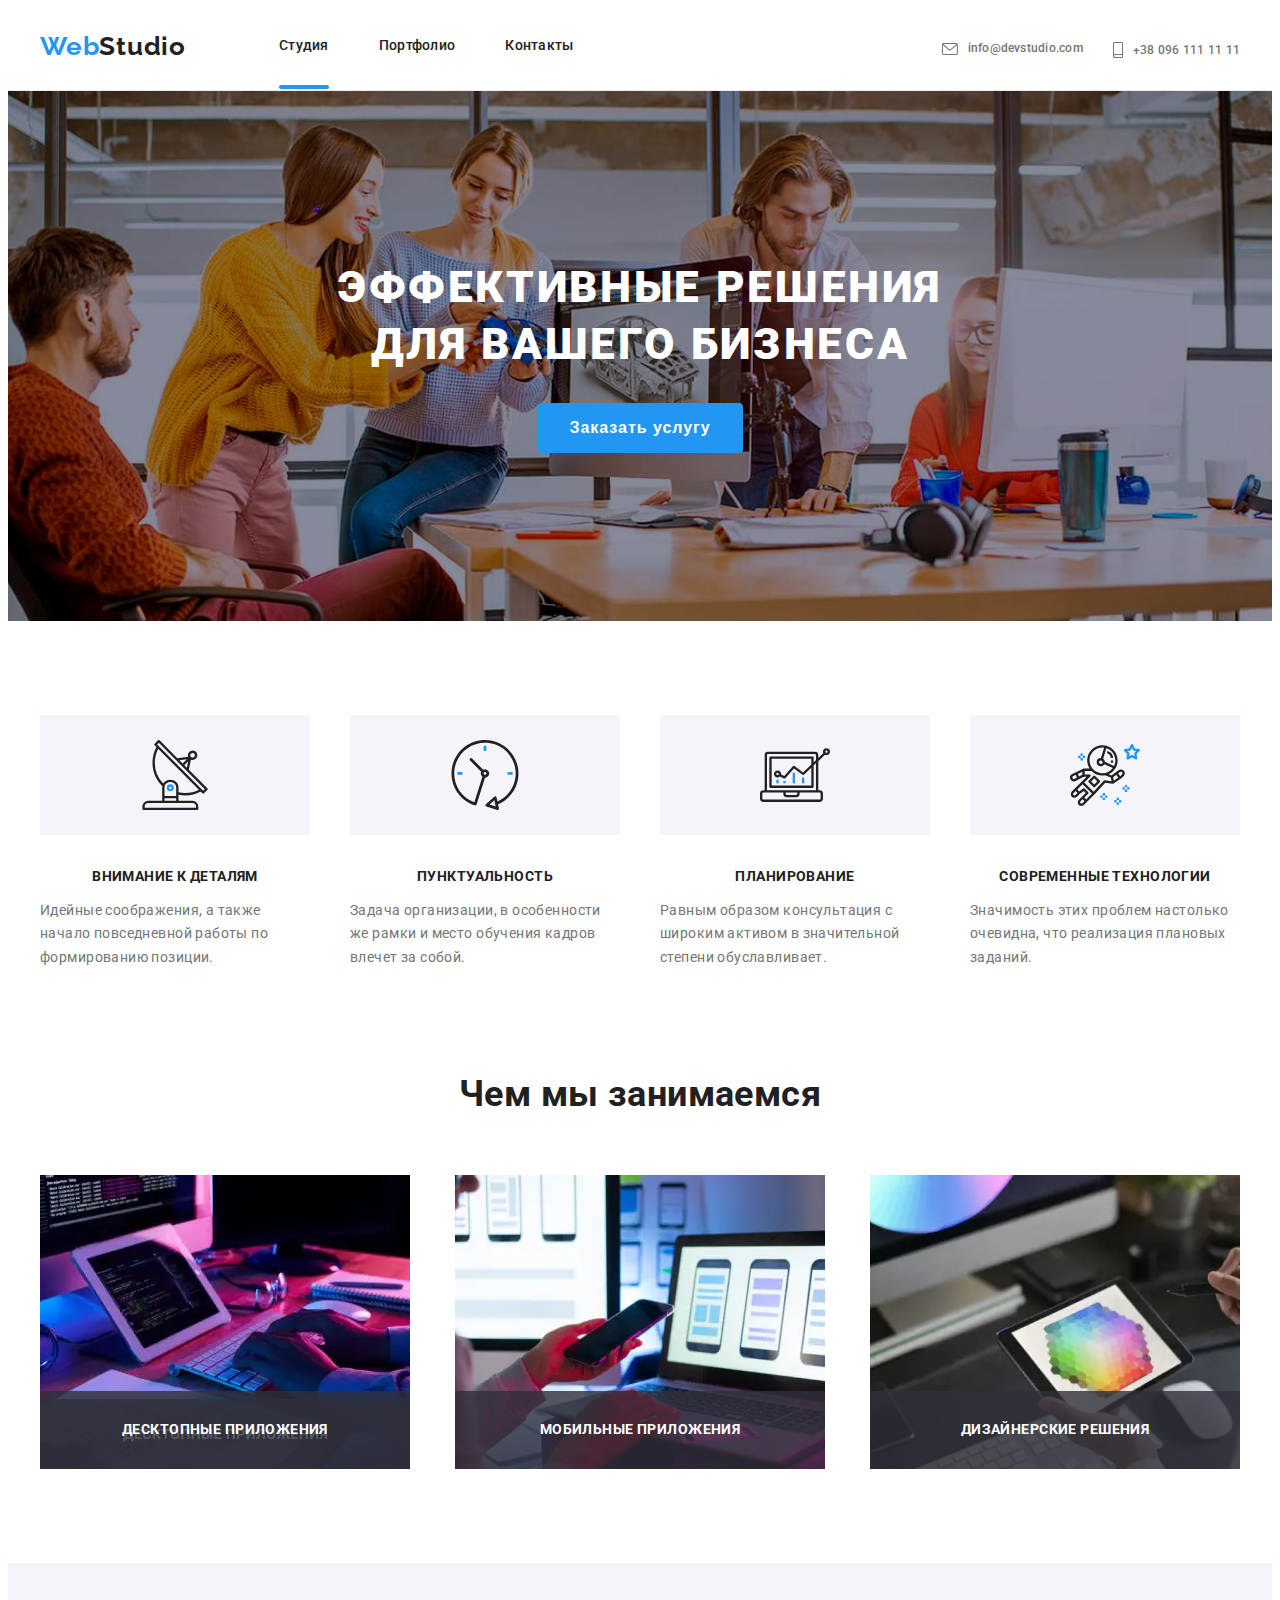
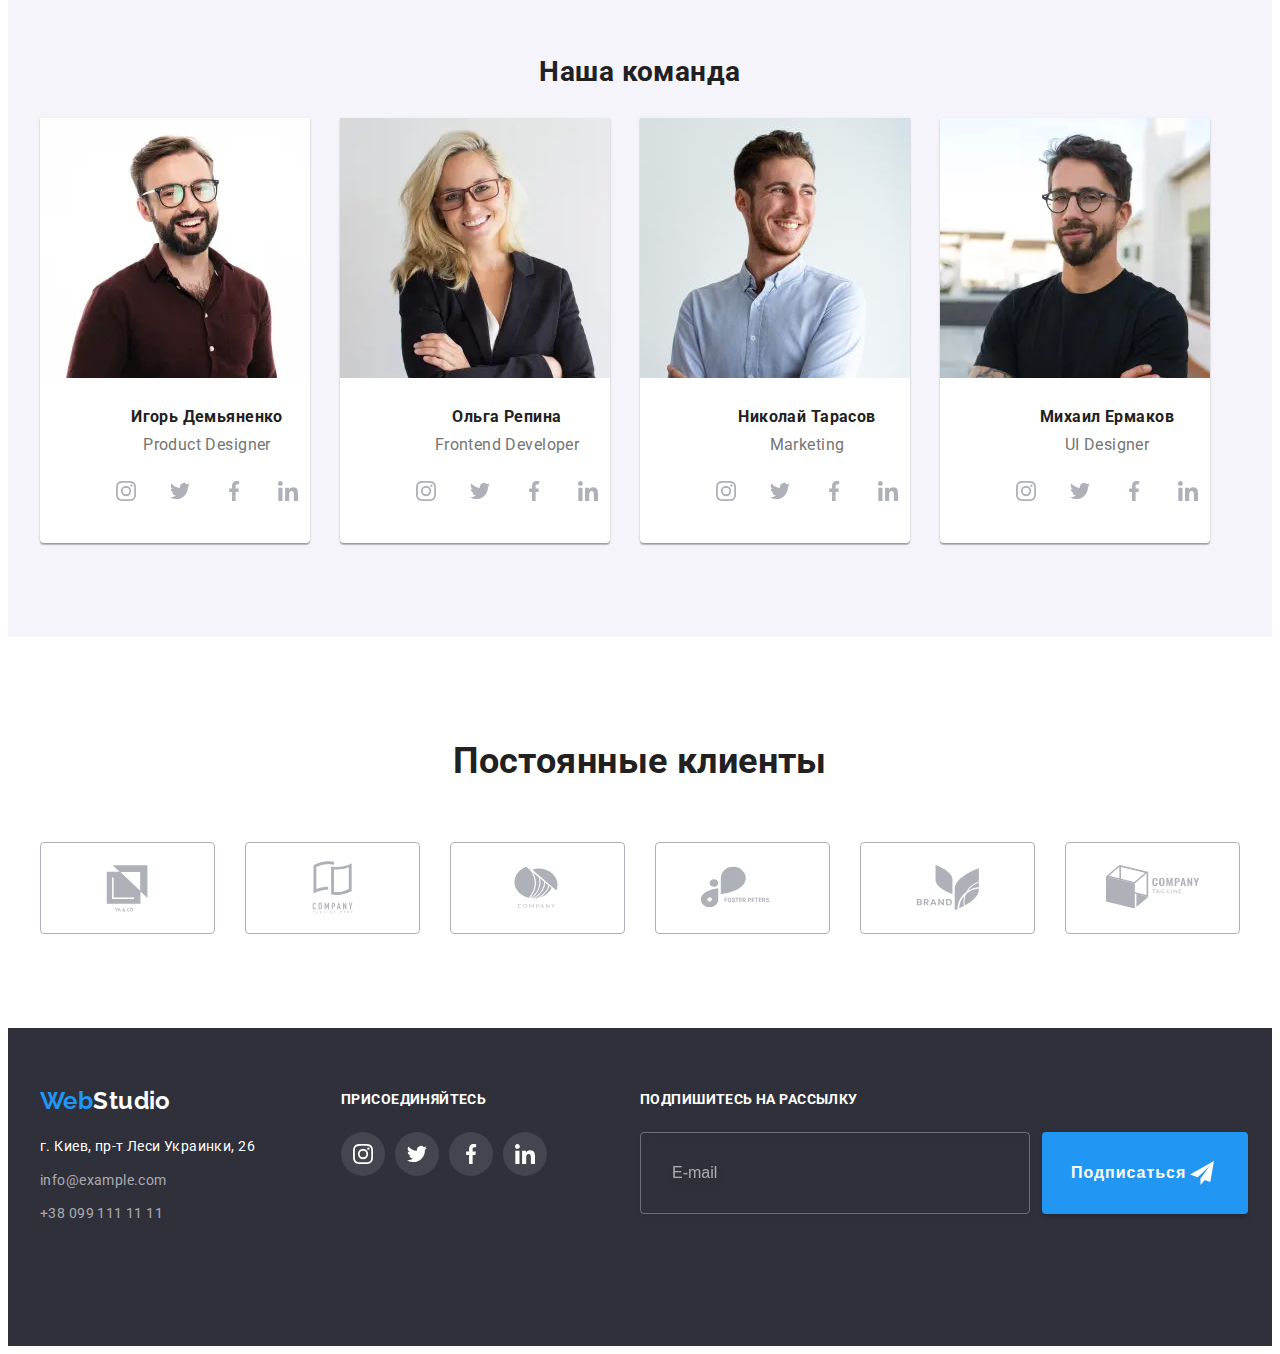
==== commit 4eb5a190: "+++" ====
--- a/index.html
+++ b/index.html
@@ -211,16 +211,16 @@
                 <source
                   media="(min-width: 1200px)"
                   srcset="
-                    /images/works/works1-@1x.webp 1x,
-                    /images/works/works1-@2x.webp 2x
-                  "
-                  type="image/webp"
-                />
-                <source
-                  media="(min-width: 1200px)"
-                  srcset="
-                    /images/works/works1-@1x.jpg 1x,
-                    /images/works/works1-@2x.jpg 2x
+                    /images/works/works1@1x.webp 1x,
+                    /images/works/works1@2x.webp 2x
+                  "
+                  type="image/webp"
+                />
+                <source
+                  media="(min-width: 1200px)"
+                  srcset="
+                    /images/works/works1@1x.jpg 1x,
+                    /images/works/works1@2x.jpg 2x
                   "
                 />
                 <img src="#" alt="Десктопные приложения" />
@@ -234,16 +234,16 @@
                 <source
                   media="(min-width: 1200px)"
                   srcset="
-                    /images/works/works2-@1x.webp 1x,
-                    /images/works/works2-@2x.webp 2x
-                  "
-                  type="image/webp"
-                />
-                <source
-                  media="(min-width: 1200px)"
-                  srcset="
-                    /images/works/works2-@1x.jpg 1x,
-                    /images/works/works2-@2x.jpg 2x
+                    /images/works/works2@1x.webp 1x,
+                    /images/works/works2@2x.webp 2x
+                  "
+                  type="image/webp"
+                />
+                <source
+                  media="(min-width: 1200px)"
+                  srcset="
+                    /images/works/works2@1x.jpg 1x,
+                    /images/works/works2@2x.jpg 2x
                   "
                 />
                 <img src="#" alt="Человек с телефоном" />
@@ -257,16 +257,16 @@
                 <source
                   media="(min-width: 1200px)"
                   srcset="
-                    /images/works/works3-@1x.webp 1x,
-                    /images/works/works3-@2x.webp 2x
-                  "
-                  type="image/webp"
-                />
-                <source
-                  media="(min-width: 1200px)"
-                  srcset="
-                    /images/works/works3-@1x.jpg 1x,
-                    /images/works/works3-@2x.jpg 2x
+                    /images/works/works3@1x.webp 1x,
+                    /images/works/works3@2x.webp 2x
+                  "
+                  type="image/webp"
+                />
+                <source
+                  media="(min-width: 1200px)"
+                  srcset="
+                    /images/works/works3@1x.jpg 1x,
+                    /images/works/works3@2x.jpg 2x
                   "
                 />
                 <img src="#" alt="Человек с планшетом" />
--- a/css/main.min.css
+++ b/css/main.min.css
@@ -1,2 +1,2 @@
-:root{--title-color: #212121;--primarycolor: #757575;--white-color: #fff;--acent-color: #2196f3;--button-color: #f5f4fa;--roboto-font: 'Roboto', sans-serif;--logo-font: 'Raleway', sans-serif}.visually-hidden{position:absolute;width:1px;height:1px;margin:-1px;border:0;padding:0;white-space:nowrap;clip-path:inset(100%);clip:rect(0 0 0 0);overflow:hidden}.is-hidden{opacity:0;visibility:hidden;pointer-events:none}.modal__button-close{display:flex;justify-content:center;align-items:center;position:absolute;top:8px;right:8px;cursor:pointer;width:30px;height:30px;border-radius:50%;border:1px solid rgba(0,0,0,0.1);padding:0;background-color:transparent;outline:none;transition:box-shadow 250ms cubic-bezier(0.4, 0, 0.2, 1),fill 250ms cubic-bezier(0.4, 0, 0.2, 1),border-color 250ms cubic-bezier(0.4, 0, 0.2, 1)}.modal__button-close:hover,.modal__button-close:focus{fill:var(--accnt-color);border-color:var(--accnt-color);box-shadow:0px 1px 1px rgba(0,0,0,0.12),0px 4px 4px rgba(0,0,0,0.06),1px 4px 6px rgba(0,0,0,0.16)}.modal__icon-close{width:18px;height:18px}body{background-color:var(--white-color);color:var(--primarycolor);font-family:var(--roboto-font);font-size:14px;font-weight:400;line-height:1.7;letter-spacing:0.03em}h1,h2,h3,h4,h5,h6,p{margin:0}.list{list-style:none;padding:0;margin:0}img{display:block}.page-section{padding-top:60px;padding-bottom:60px}@media screen and (min-width: 1200px){.page-section{padding-top:94px;padding-bottom:94px}}.container{width:100%;padding:0 15px}@media screen and (min-width: 480px){.container{width:480px;margin:0 auto}}@media screen and (min-width: 768px){.container{width:768px}}@media screen and (min-width: 1200px){.container{width:1200px}}.page-header{padding:10px 0;border-bottom:1px solid #ececec}.navigation{display:flex;align-items:center;justify-content:space-between}.navigation__logo{text-decoration:none;font-family:var(--logo-font);font-size:24px;font-weight:700;line-height:1.1;color:var(--title-color);letter-spacing:0.03em}.logo__decoration{font-family:var(--logo-font);color:var(--acent-color)}.menu-toggle{min-height:40px;min-width:40px;display:flex;align-items:center;justify-content:center;margin:0;padding:0;background-color:transparent;cursor:pointer;border:none;border-radius:50%;outline:none}.menu-toggle:hover,.menu-toggle:focus{color:var(--acent-color)}.menu-container{position:fixed;top:0;left:0;width:100%;z-index:999;padding:48px 0 48px 40px;background-color:var(--white-color);transform:translateX(-150%);transition:transform 250ms ease-in-out}.menu-container .menu-toggle{position:absolute;top:16px;right:16px;color:var(--white-color)}.menu-container .menu-toggle:hover{fill:var(--acent-color)}.menu-container.is-open{transform:translateX(0)}@media (min-width: 767px){.menu-toggle{display:none}}.navigation__menu{margin-bottom:300px}.navigation__item{margin-bottom:35px}.navigation__item:last-child{margin:0}.navigation__link{text-decoration:none;font-weight:500;font-size:40px;color:var(--title-color)}.link-current{color:var(--acent-color)}.contact{margin-bottom:65px}.contact__item:not(:last-child){margin-bottom:30px}.contact__link{text-decoration:none;font-weight:500;font-size:34px;line-height:1.1;letter-spacing:0.02em;color:var(--primarycolor)}.contact__tell{text-decoration:none;font-weight:500;font-size:34px;letter-spacing:0.02em;color:var(--primarycolor)}.contact__mail{text-decoration:none;font-weight:500;font-size:24px;letter-spacing:0.02em;color:var(--primarycolor)}.menu-social{display:flex}.menu-social__item:not(:last-child){margin-right:20px}.menu-social__link{text-decoration:none;font-weight:500;font-size:18px;letter-spacing:0.02em;color:var(--acent-color)}@media screen and (max-width: 767px){.tablet{display:none}}@media screen and (min-width: 768px){.page-header__container{display:flex}.navigation__logo{margin-right:88px}.menu-toggle{display:none}.navigation__menu{display:flex;margin-bottom:0;margin-right:84px}.navigation__item{margin-right:50px;margin-bottom:0}.navigation__item:last-child{margin:0}.navigation__link{position:relative;text-decoration:none;font-weight:500;font-size:14px;letter-spacing:0.02em;color:var(--title-color)}.link-current::after{display:block;position:absolute;bottom:0;bottom:-22px;content:'';width:100%;height:4px;background:var(--acent-color);border-radius:2px}.contact{margin-bottom:0;align-items:center}.contact__item:not(:last-child){margin-bottom:10px}.contact__link{display:flex;align-items:center;text-decoration:none;font-weight:500;font-size:12px;line-height:1.1;letter-spacing:0.02em;text-align:center;color:var(--primarycolor)}.contact__icon-email{display:inline-block;width:14px;height:10px;margin-right:10px;fill:#757575}.contact__icon-tell{display:inline-block;align-items:center;width:10px;height:14px;margin-right:10px;fill:#757575}}@media screen and (min-width: 1200px){.page-header{padding:24px 0}.page-header__container{justify-content:space-between;align-items:baseline}.navigation__logo{margin-right:93px;font-weight:700;font-size:26px}.link-current::after{bottom:-36px}.navigation__link{transition:color 250ms cubic-bezier(0.4, 0, 0.2, 1)}.navigation__link:hover,.navigation__link:focus{color:var(--acent-color)}.contact{display:flex;align-items:flex-start}.contact__item:not(:last-child){margin-right:30px}.contact__link{transition:color 250ms cubic-bezier(0.4, 0, 0.2, 1)}.contact__link:hover,.contact__link:focus{color:var(--acent-color)}.contact__icon-email{width:16px;height:12px;transition:fill 250ms cubic-bezier(0.4, 0, 0.2, 1)}.contact__link:hover .contact__icon-email,.contact__link:focus .contact__icon-email{fill:var(--acent-color)}.contact__icon-tell{width:10px;height:16px;transition:fill 250ms cubic-bezier(0.4, 0, 0.2, 1)}.contact__link:hover .contact__icon-tell,.contact__link:focus .contact__icon-tell{fill:var(--acent-color)}}.page-hero{width:100%;padding:168px 0;text-align:center;margin:auto;background-color:#2f303a;background-image:linear-gradient(to right, rgba(47,48,58,0.4), rgba(47,48,58,0.4)),url(../images/hero/mobil-hero@1x.jpg);background-repeat:no-repeat;background-position:center;background-size:cover}.page-hero__title{margin:0;margin-bottom:30px;text-transform:uppercase;font-weight:900;font-size:26px;line-height:1.3;letter-spacing:0.06em;color:var(--white-color)}.page-hero__button{border:none;padding:10px 32px;border-radius:4px;letter-spacing:0.06em;font-weight:700;font-size:16px;line-height:1.87;text-align:center;letter-spacing:0.06em;background-color:var(--acent-color);color:var(--white-color);cursor:pointer;transition:background-color 250ms cubic-bezier(0.4, 0, 0.2, 1)}@media screen and (min-width: 768px){.page-hero{background-image:url(../images/hero/tablet-hero@1x.jpg)}}@media screen and (min-width: 1200px){.page-hero__title{font-weight:900;font-size:44px}.page-hero__button:hover,.page-hero__button:focus{background-color:#188ce8}.page-hero{background-image:url(../images/hero/desctop-hero@1x.jpg)}}@media (min-device-pixel-ratio: 2) and (min-width: 280px), (min-resolution: 192dpi) and (min-width: 280px), (min-resolution: 2dppx) and (min-width: 280px){.page-hero{background-image:url(../images/hero/mobil-hero@2x.jpg)}}@media (min-device-pixel-ratio: 2) and (min-width: 768px), (min-resolution: 192dpi) and (min-width: 768px), (min-resolution: 2dppx) and (min-width: 768px){.page-hero{background-image:url(../images/hero/tablet-hero@2x.jpg)}}@media (min-device-pixel-ratio: 2) and (min-width: 1200px), (min-resolution: 192dpi) and (min-width: 1200px), (min-resolution: 2dppx) and (min-width: 1200px){.page-hero{background-image:url(../images/hero/desctop-hero@2x.jpg)}}.features{list-style:none}.features__item{width:100%;align-items:center}.features__item:not(:last-child){margin-bottom:30px}.features__icon{display:flex;justify-content:center;align-items:center;margin-bottom:30px;height:120px;width:100%;background-color:#f5f4fa}@media screen and (min-width: 480px){.features__item{width:450px}.features__icon{width:450px}}.icon__antenna{width:70px;height:70px;fill:#212121}.icon__clock{fill:#212121}.icon__diagram{fill:#2196f3}.icon__astronaut{fill:#2196f3}.features__title{margin-top:0;margin-bottom:10px;text-align:center;color:var(--title-color);font-size:14px;font-weight:700;text-transform:uppercase}@media screen and (min-width: 768px){.features{display:flex;flex-wrap:wrap;justify-content:space-between}.features__item{width:354px}.features__item:nth-child(3){margin-bottom:0}.features__icon{width:354px}}@media screen and (min-width: 1200px){.features{flex-wrap:nowrap}.features .features__item{margin-bottom:0}.features__item{width:calc(100% / 4 - 30px)}.features__icon{width:100%}}.works{padding-top:0}@media screen and (max-width: 1199px){.works{display:none}}.works__title{margin-top:0;margin-bottom:50px;text-align:center;font-weight:700;font-size:36px;color:var(--title-color)}.works-list{display:flex;justify-content:space-between}.works-list__item{position:relative}.works-list__bolok{position:absolute;bottom:0;left:50%;transform:translate(-50%, 0px);width:100%}.works-list__text{margin:0;padding-top:27px;padding-bottom:27px;display:flex;justify-content:center;font-family:var(--roboto-font);font-weight:bold;font-size:14px;color:var(--white-color);text-transform:uppercase;background:rgba(47,48,58,0.8)}.team-subject{margin-bottom:30px;text-align:center;font-weight:700;font-size:28px;line-height:1.1;color:var(--title-color)}.team-list__item{background-color:var(--white-color);box-shadow:0px 1px 3px rgba(0,0,0,0.12),0px 1px 1px rgba(0,0,0,0.14),0px 2px 1px rgba(0,0,0,0.2);border-radius:0px 0px 4px 4px}.team-list__item:not(:last-child){margin-bottom:30px}.team-img{width:100%}.team-info{width:100%;text-align:center;padding-top:30px;padding-bottom:30px;padding-left:32px;padding-right:32px}.team-info__name{font-weight:500px;font-size:16px;margin-bottom:10px;line-height:1.1;color:var(--title-color)}.team-info__profesion{font-size:16px;line-height:1.1;margin-bottom:16px}.list-icon{list-style:none;display:flex;justify-content:center}.list-icon__item{margin-right:10px}.list-icon__item:last-child{margin-right:0}.list-icon__link{display:block;width:44px;height:44px;background-color:var(--white-color);border-radius:50px}.list-icon__social{width:44px;height:44px;fill:#afb1b8}@media screen and (min-width: 768px){.team-list{display:flex;flex-wrap:wrap}.team-list__item{width:354px}.team-list__item:nth-child(3){margin-bottom:0}.team-list__item:nth-child(2n+1){margin-right:30px}.team-img{width:354px;height:374px}}@media screen and (min-width: 1200px){.team{background-color:#f5f4fa}.team-list{flex-wrap:nowrap}.team-list .team-list__item{margin-bottom:0}.team-list__item{width:270px}.team-img{width:270px;height:260px}.list-icon__link{transition:background-color 250ms cubic-bezier(0.4, 0, 0.2, 1)}.list-icon__link:hover,.list-icon__link:focus{background-color:var(--acent-color)}.list-icon__social{transition:fill 250ms cubic-bezier(0.4, 0, 0.2, 1)}.list-icon__link:hover .list-icon__social,.list-icon__link:focus .list-icon__social{fill:var(--white-color)}}.customers__subject{font-size:36px;color:var(--title-color);text-align:center;margin:0%;margin-bottom:50px}.customers-list{display:flex;flex-wrap:wrap;justify-content:space-between}.customers-list__item{flex-basis:calc(100% / 2 - 15px)}.customers-list__item:nth-child(-n+4){margin-bottom:30px}.customers-list__link{display:flex;justify-content:center;align-items:center;height:92px;border:1px solid #afb1b8;box-sizing:border-box;border-radius:4px;transition:border-color 250ms cubic-bezier(0.4, 0, 0.2, 1)}.customers-list__link:hover,.customers-list__link:focus{border-color:var(--acent-color)}.customers-list__icon{width:106px;height:60px;fill:#afb1b8;transition:fill 250ms cubic-bezier(0.4, 0, 0.2, 1)}.customers-list__link:hover .customers-list__icon,.customers-list__link:focus .customers-list__icon{fill:var(--acent-color)}@media screen and (min-width: 768px){.customers-list__item{flex-basis:calc(100% / 3 - 20px)}.customers-list .customers-list__item:nth-child(-n+4){margin-bottom:30px}}@media screen and (min-width: 1200px){.customers-list{flex-wrap:nowrap}.customers-list .customers-list__item:nth-child(-n+4){margin-bottom:0}.customers-list__item:not(:last-child){margin-right:30px}.customers-list__item{width:170px}}.footer{padding:60px 0;background-color:#2f303a}.container-adress{text-align:center;margin-bottom:60px}.footer__logo{display:inline-block;margin-bottom:20px;text-decoration:none;font-family:var(--logo-font);font-size:24px;font-weight:700;line-height:1.1;color:var(--white-color)}.address{margin:0 auto;font-style:inherit;width:231px}.address__list{display:inline-block;list-style:none}.address__item{margin-bottom:10px}.address__item:last-child{margin:0}.address__contact{display:inline-block;text-decoration:none;font-style:inherit;line-height:1.7;color:var(--white-color);transition:color 250ms cubic-bezier(0.4, 0, 0.2, 1)}.address__mail{display:inline-block;text-decoration:none;line-height:1.7;color:rgba(255,255,255,0.6)}.address__tell{text-decoration:none;line-height:1.7;color:rgba(255,255,255,0.6);transition:color 250ms cubic-bezier(0.4, 0, 0.2, 1)}.footer__social{text-align:center}.social__subject{margin-bottom:20px;text-transform:uppercase;font-size:14px;color:var(--white-color)}.social__list{display:flex;justify-content:center}.social__item{margin-right:10px}.social__item:last-child{margin-right:0}.social__link{display:flex;justify-content:center;align-items:center;width:44px;height:44px;background-color:rgba(255,255,255,0.1);border-radius:50px}.social__icon{width:44px;height:44px;fill:var(--white-color)}.footer-form{text-align:center}.footer-form__title{font-weight:bold;font-size:14px;text-transform:uppercase;color:var(--white-color);margin:0;margin-bottom:20px}.footer-form__mail{width:100%;margin-bottom:20px;color:var(--white-color);background-color:transparent;border:1px solid rgba(255,255,255,0.3);filter:drop-shadow(0px 4px 4px rgba(0,0,0,0.15));border-radius:4px;height:50px;padding:15px}.footer-form__mail::placeholder{font-size:16px;line-height:1.6;color:rgba(255,255,255,0.6);padding:15px 295px 15px 16px}.footer-form__button{color:var(--white-color);font-weight:bold;font-size:16px;line-height:1.8;letter-spacing:0.06em;padding:10px 62px 10px 29px;background:#2196f3;box-shadow:0px 4px 4px rgba(0,0,0,0.15);border:none;border-radius:4px;cursor:pointer;background-repeat:no-repeat;background-origin:border-box;background-position:148px 50%;background-image:url(../images/svg/icon-tviter.svg)}@media screen and (min-width: 768px){.footer__section{display:flex;justify-content:space-between}.footer-form__mail{width:450px}}@media screen and (min-width: 1200px){.container-foter{display:flex}.container-adress{text-align:inherit;margin-right:70px;margin-bottom:0%}.footer__social{margin-right:93px;text-align:inherit;margin-bottom:0}.social__link{transition:background-color 250ms cubic-bezier(0.4, 0, 0.2, 1)}.social__link:hover,.social__link:focus{background-color:var(--accnt-color)}.footer-form{text-align:inherit}.footer-form__mail{width:358px;margin-bottom:0;margin-right:12px}.form-box{display:flex}}.filter__list{display:flex;flex-wrap:wrap;margin-bottom:14px}.filter__item:nth-child(-n+4){margin-right:8px}.filter__item:nth-child(-n+4):nth-child(-n+3){margin-bottom:15px}.filter__button{border:none;border-radius:4px;padding:6px 22px;font-family:var(--roboto-font);font-size:16px;font-weight:500;line-height:1.6;background-color:var(--button-color);color:var(--title-color);cursor:pointer;transition:box-shadow 250ms cubic-bezier(0.4, 0, 0.2, 1),background-color 250ms cubic-bezier(0.4, 0, 0.2, 1),color 250ms cubic-bezier(0.4, 0, 0.2, 1)}.filter__button:hover,.filter__button:focus{background-color:var(--acent-color);color:var(--white-color);box-shadow:0px 3px 1px rgba(0,0,0,0.1),0px 1px 2px rgba(0,0,0,0.08),0px 2px 2px rgba(0,0,0,0.12);border-radius:4px}.portfolio__item:not(:last-child){margin-bottom:30px}.portfolio__link{display:block;width:100%;text-decoration:none;transition:box-shadow 250ms cubic-bezier(0.4, 0, 0.2, 1)}.portfolio__link:hover,.portfolio__link:focus{box-shadow:0px 1px 1px rgba(0,0,0,0.12),0px 4px 4px rgba(0,0,0,0.06),1px 4px 6px rgba(0,0,0,0.16)}.portfolio__overlay{position:relative;overflow:hidden;height:294px}.overlay__img{width:100%}.overlay__text{position:absolute;top:0;left:0;width:100%;height:100%;background:rgba(33,150,243,0.9);transform:translateY(100%);transition:transform 250ms linear;font-weight:400;font-size:18px;line-height:1.5;color:var(--white-color);letter-spacing:0.03em;padding:77px 24px;margin:0;overflow:auto}.portfolio__link:hover .overlay__text,.portfolio__link:focus .overlay__text{transform:translateY(0%)}.portfolio__blok{padding:20px 24px;border:1px solid #eeeeee;border-top:none}.box__title{font-weight:700;font-size:18px;line-height:2;color:var(--title-color)}.box__text{color:var(--primarycolor);font-size:16px;line-height:1.8}@media screen and (min-width: 768px){.filter__list{justify-content:center;margin-bottom:30px}.filter__list .filter__item:nth-child(-n+3){margin-bottom:0}.portfolio__list{display:flex;flex-wrap:wrap}.portfolio__item{width:354px}.portfolio__item:nth-child(2n+1){margin-right:30px}.overlay__text{padding:49px 24px}}@media screen and (min-width: 1200px){.filter__list{justify-content:center;margin-bottom:34px}.portfolio__list{margin-left:-30px;margin-top:-30px}.portfolio__list>.portfolio__item{flex-basis:calc(100% / 3 - 30px);margin-left:30px;margin-top:30px;margin-right:0}.portfolio__list .portfolio__item{margin-bottom:0}.overlay__text{padding:63px 24px}}.backdrop{position:fixed;top:0;left:0;background:rgba(0,0,0,0.2);width:100vw;height:100vh}.modal{position:absolute;top:50%;left:50%;transform:translate(-50%, -50%);padding:40px;width:450px;height:609px;background-color:var(--white-color);text-align:center}.modal__title{font-weight:bold;font-size:20px;line-height:1.1;letter-spacing:0.03em;color:var(--title-color);margin:0;margin-bottom:12px}.modal-form{margin-bottom:30px;text-align:initial}.footer__section{margin-bottom:60px}.modal-form__label{display:inline-block;font-weight:normal;font-size:12px;line-height:1.1;letter-spacing:0.01em;margin-bottom:4px}.modal-form__input:hover+.modal-form__label,.modal-form__input:focus+.modal-form__label{color:var(--acent-color)}.modal-form__box{position:relative;margin-bottom:10px}.modal-form__icon{width:18px;height:18px;position:absolute;left:12px;top:50%;transform:translateY(-50%);transition:fill 250ms cubic-bezier(0.4, 0, 0.2, 1)}.modal-form__input:hover+.modal-form__icon,.modal-form__input:focus+.modal-form__icon{fill:var(--acent-color)}.modal-form__input{width:100%;height:40px;border:1px solid rgba(33,33,33,0.2);border-radius:4px;outline:none;padding-left:42px;transition:border-color 250ms cubic-bezier(0.4, 0, 0.2, 1)}.modal-form__input:hover,.modal-form__input:focus{border-color:var(--acent-color)}.modal-form__textarea{width:100%;height:120px;border:1px solid rgba(33,33,33,0.2);border-radius:4px;resize:none;padding:12px 16px;outline:none;margin-bottom:20px;transition:border-color 250ms cubic-bezier(0.4, 0, 0.2, 1)}.modal-form__textarea:hover,.modal-form__textarea:focus{border-color:var(--acent-color)}.modal-form__textarea::placeholder{font-size:12px;line-height:1.2;letter-spacing:0.01em;color:rgba(117,117,117,0.5)}.modal-form__checkbox{display:flex;justify-content:center;align-items:center}.checkbox:checked+.checkbox__box{background-color:var(--acent-color);background-image:url(../images/svg/Vector.svg);background-repeat:no-repeat;background-origin:border-box;background-position:center;border-color:transparent}.checkbox-box{width:15px;height:15px;border:2px solid var(--title-color);border-radius:2px;margin-right:8px}.checkbox:focus+.checkbox-box{border-color:var(--acent-color)}.modal-form__agree{font-size:12px;line-height:1.1}.agree__link{font-size:12px;line-height:1.8;color:var(--acent-color)}.modal-form__button{display:inline-block;padding:10px 55px;background-color:var(--acent-color);color:var(--white-color);border:none;border-radius:4px;cursor:pointer;font-weight:bold;font-size:16px;line-height:1.8;box-shadow:0px 4px 4px rgba(0,0,0,0.15);transition:background-color 250ms cubic-bezier(0.4, 0, 0.2, 1)}.modal-form__button:hover,.modal-form__button:focus{background-color:#188ce8}@media screen and (min-width: 768px){.container-adress{margin-bottom:0}}@media screen and (min-width: 1200px){.modal{width:528px;height:581px}}
+:root{--title-color: #212121;--primarycolor: #757575;--white-color: #fff;--acent-color: #2196f3;--button-color: #f5f4fa;--roboto-font: 'Roboto', sans-serif;--logo-font: 'Raleway', sans-serif}.visually-hidden{position:absolute;width:1px;height:1px;margin:-1px;border:0;padding:0;white-space:nowrap;clip-path:inset(100%);clip:rect(0 0 0 0);overflow:hidden}.is-hidden{opacity:0;visibility:hidden;pointer-events:none}.modal__button-close{display:flex;justify-content:center;align-items:center;position:absolute;top:8px;right:8px;cursor:pointer;width:30px;height:30px;border-radius:50%;border:1px solid rgba(0,0,0,0.1);padding:0;background-color:transparent;outline:none;transition:box-shadow 250ms cubic-bezier(0.4, 0, 0.2, 1),fill 250ms cubic-bezier(0.4, 0, 0.2, 1),border-color 250ms cubic-bezier(0.4, 0, 0.2, 1)}.modal__button-close:hover,.modal__button-close:focus{fill:var(--accnt-color);border-color:var(--accnt-color);box-shadow:0px 1px 1px rgba(0,0,0,0.12),0px 4px 4px rgba(0,0,0,0.06),1px 4px 6px rgba(0,0,0,0.16)}.modal__icon-close{width:18px;height:18px}body{background-color:var(--white-color);color:var(--primarycolor);font-family:var(--roboto-font);font-size:14px;font-weight:400;line-height:1.7;letter-spacing:0.03em}h1,h2,h3,h4,h5,h6,p{margin:0}.list{list-style:none;padding:0;margin:0}img{display:block}.page-section{padding-top:60px;padding-bottom:60px}@media screen and (min-width: 1200px){.page-section{padding-top:94px;padding-bottom:94px}}.container{width:100%;padding:0 15px}@media screen and (min-width: 480px){.container{width:480px;margin:0 auto}}@media screen and (min-width: 768px){.container{width:768px}}@media screen and (min-width: 1200px){.container{width:1200px}}.page-header{padding:10px 0;border-bottom:1px solid #ececec}.navigation{display:flex;align-items:center;justify-content:space-between}.navigation__logo{text-decoration:none;font-family:var(--logo-font);font-size:24px;font-weight:700;line-height:1.1;color:var(--title-color);letter-spacing:0.03em}.logo__decoration{font-family:var(--logo-font);color:var(--acent-color)}.menu-toggle{min-height:40px;min-width:40px;display:flex;align-items:center;justify-content:center;margin:0;padding:0;background-color:transparent;cursor:pointer;border:none;border-radius:50%;outline:none}.menu-toggle:hover,.menu-toggle:focus{color:var(--acent-color)}.menu-container{position:fixed;top:0;left:0;width:100%;z-index:999;padding:48px 0 48px 40px;background-color:var(--white-color);transform:translateX(-150%);transition:transform 250ms ease-in-out}.menu-container .menu-toggle{position:absolute;top:16px;right:16px;color:var(--white-color)}.menu-container .menu-toggle:hover{fill:var(--acent-color)}.menu-container.is-open{transform:translateX(0)}@media (min-width: 767px){.menu-toggle{display:none}}.navigation__menu{margin-bottom:300px}.navigation__item{margin-bottom:35px}.navigation__item:last-child{margin:0}.navigation__link{text-decoration:none;font-weight:500;font-size:40px;color:var(--title-color)}.link-current{color:var(--acent-color)}.contact{margin-bottom:65px}.contact__item:not(:last-child){margin-bottom:30px}.contact__link{text-decoration:none;font-weight:500;font-size:34px;line-height:1.1;letter-spacing:0.02em;color:var(--primarycolor)}.contact__tell{text-decoration:none;font-weight:500;font-size:34px;letter-spacing:0.02em;color:var(--primarycolor)}.contact__mail{text-decoration:none;font-weight:500;font-size:24px;letter-spacing:0.02em;color:var(--primarycolor)}.menu-social{display:flex}.menu-social__item:not(:last-child){margin-right:20px}.menu-social__link{text-decoration:none;font-weight:500;font-size:18px;letter-spacing:0.02em;color:var(--acent-color)}@media screen and (max-width: 767px){.tablet{display:none}}@media screen and (min-width: 768px){.page-header__container{display:flex}.navigation__logo{margin-right:88px}.menu-toggle{display:none}.navigation__menu{display:flex;margin-bottom:0;margin-right:84px}.navigation__item{margin-right:50px;margin-bottom:0}.navigation__item:last-child{margin:0}.navigation__link{position:relative;text-decoration:none;font-weight:500;font-size:14px;letter-spacing:0.02em;color:var(--title-color)}.link-current::after{display:block;position:absolute;bottom:0;bottom:-22px;content:'';width:100%;height:4px;background:var(--acent-color);border-radius:2px}.contact{margin-bottom:0;align-items:center}.contact__item:not(:last-child){margin-bottom:10px}.contact__link{display:flex;align-items:center;text-decoration:none;font-weight:500;font-size:12px;line-height:1.1;letter-spacing:0.02em;text-align:center;color:var(--primarycolor)}.contact__icon-email{display:inline-block;width:14px;height:10px;margin-right:10px;fill:#757575}.contact__icon-tell{display:inline-block;align-items:center;width:10px;height:14px;margin-right:10px;fill:#757575}}@media screen and (min-width: 1200px){.page-header{padding:24px 0}.page-header__container{justify-content:space-between;align-items:baseline}.navigation__logo{margin-right:93px;font-weight:700;font-size:26px}.link-current::after{bottom:-36px}.navigation__link{transition:color 250ms cubic-bezier(0.4, 0, 0.2, 1)}.navigation__link:hover,.navigation__link:focus{color:var(--acent-color)}.contact{display:flex;align-items:flex-start}.contact__item:not(:last-child){margin-right:30px}.contact__link{transition:color 250ms cubic-bezier(0.4, 0, 0.2, 1)}.contact__link:hover,.contact__link:focus{color:var(--acent-color)}.contact__icon-email{width:16px;height:12px;transition:fill 250ms cubic-bezier(0.4, 0, 0.2, 1)}.contact__link:hover .contact__icon-email,.contact__link:focus .contact__icon-email{fill:var(--acent-color)}.contact__icon-tell{width:10px;height:16px;transition:fill 250ms cubic-bezier(0.4, 0, 0.2, 1)}.contact__link:hover .contact__icon-tell,.contact__link:focus .contact__icon-tell{fill:var(--acent-color)}}.page-hero{width:100%;padding:168px 0;text-align:center;margin:auto;background-color:#2f303a;background-image:linear-gradient(to right, rgba(47,48,58,0.4), rgba(47,48,58,0.4)),url(../images/hero/mobil-hero@1x.jpg);background-repeat:no-repeat;background-position:center;background-size:cover}.page-hero__title{margin:0;margin-bottom:30px;text-transform:uppercase;font-weight:900;font-size:26px;line-height:1.3;letter-spacing:0.06em;color:var(--white-color)}.page-hero__button{border:none;padding:10px 32px;border-radius:4px;letter-spacing:0.06em;font-weight:700;font-size:16px;line-height:1.87;text-align:center;letter-spacing:0.06em;background-color:var(--acent-color);color:var(--white-color);cursor:pointer;transition:background-color 250ms cubic-bezier(0.4, 0, 0.2, 1)}@media screen and (min-width: 768px){.page-hero{background-image:url(../images/hero/tablet-hero@1x.jpg)}}@media screen and (min-width: 1200px){.page-hero__title{font-weight:900;font-size:44px}.page-hero__button:hover,.page-hero__button:focus{background-color:#188ce8}.page-hero{background-image:url(../images/hero/desctop-hero@1x.jpg)}}@media (min-device-pixel-ratio: 2) and (min-width: 280px), (min-resolution: 192dpi) and (min-width: 280px), (min-resolution: 2dppx) and (min-width: 280px){.page-hero{background-image:url(../images/hero/mobil-hero@2x.jpg)}}@media (min-device-pixel-ratio: 2) and (min-width: 768px), (min-resolution: 192dpi) and (min-width: 768px), (min-resolution: 2dppx) and (min-width: 768px){.page-hero{background-image:url(../images/hero/tablet-hero@2x.jpg)}}@media (min-device-pixel-ratio: 2) and (min-width: 1200px), (min-resolution: 192dpi) and (min-width: 1200px), (min-resolution: 2dppx) and (min-width: 1200px){.page-hero{background-image:url(../images/hero/desctop-hero@2x.jpg)}}.features{list-style:none}.features__item{width:100%;align-items:center}.features__item:not(:last-child){margin-bottom:30px}.features__icon{display:flex;justify-content:center;align-items:center;margin-bottom:30px;height:120px;width:100%;background-color:#f5f4fa}@media screen and (min-width: 480px){.features__item{width:450px}.features__icon{width:450px}}.icon__antenna{width:70px;height:70px;fill:#212121}.icon__clock{fill:#212121}.icon__diagram{fill:#2196f3}.icon__astronaut{fill:#2196f3}.features__title{margin-top:0;margin-bottom:10px;text-align:center;color:var(--title-color);font-size:14px;font-weight:700;text-transform:uppercase}@media screen and (min-width: 768px){.features{display:flex;flex-wrap:wrap;justify-content:space-between}.features__item{width:354px}.features__item:nth-child(3){margin-bottom:0}.features__icon{width:354px}}@media screen and (min-width: 1200px){.features{flex-wrap:nowrap}.features .features__item{margin-bottom:0}.features__item{width:calc(100% / 4 - 30px)}.features__icon{width:100%}}.works{padding-top:0}@media screen and (max-width: 1199px){.works{display:none}}.works__title{margin-top:0;margin-bottom:50px;text-align:center;font-weight:700;font-size:36px;color:var(--title-color)}.works-list{display:flex;justify-content:space-between}.works-list__item{position:relative}.works-list__bolok{position:absolute;bottom:0;left:50%;transform:translate(-50%, 0px);width:100%}.works-list__text{margin:0;padding-top:27px;padding-bottom:27px;display:flex;justify-content:center;font-family:var(--roboto-font);font-weight:bold;font-size:14px;color:var(--white-color);text-transform:uppercase;background:rgba(47,48,58,0.8)}.team-subject{margin-bottom:30px;text-align:center;font-weight:700;font-size:28px;line-height:1.1;color:var(--title-color)}.team-list__item{background-color:var(--white-color);box-shadow:0px 1px 3px rgba(0,0,0,0.12),0px 1px 1px rgba(0,0,0,0.14),0px 2px 1px rgba(0,0,0,0.2);border-radius:0px 0px 4px 4px}.team-list__item:not(:last-child){margin-bottom:30px}.team-img{width:100%}.team-info{width:100%;text-align:center;padding-top:30px;padding-bottom:30px;padding-left:32px;padding-right:32px}.team-info__name{font-weight:500px;font-size:16px;margin-bottom:10px;line-height:1.1;color:var(--title-color)}.team-info__profesion{font-size:16px;line-height:1.1;margin-bottom:16px}.list-icon{list-style:none;display:flex;justify-content:center}.list-icon__item{margin-right:10px}.list-icon__item:last-child{margin-right:0}.list-icon__link{display:block;width:44px;height:44px;background-color:var(--white-color);border-radius:50px}.list-icon__social{width:44px;height:44px;fill:#afb1b8}@media screen and (min-width: 768px){.team-list{display:flex;flex-wrap:wrap}.team-list__item{width:354px}.team-list__item:nth-child(3){margin-bottom:0}.team-list__item:nth-child(2n+1){margin-right:30px}.team-img{width:354px;height:374px}}@media screen and (min-width: 1200px){.team{background-color:#f5f4fa}.team-list{flex-wrap:nowrap}.team-list .team-list__item{margin-bottom:0}.team-list .team-list__item:not(:last-child){margin-right:30px}.team-list__item{width:270px}.team-img{width:270px;height:260px}.list-icon__link{transition:background-color 250ms cubic-bezier(0.4, 0, 0.2, 1)}.list-icon__link:hover,.list-icon__link:focus{background-color:var(--acent-color)}.list-icon__social{transition:fill 250ms cubic-bezier(0.4, 0, 0.2, 1)}.list-icon__link:hover .list-icon__social,.list-icon__link:focus .list-icon__social{fill:var(--white-color)}}.customers__subject{font-size:36px;color:var(--title-color);text-align:center;margin:0%;margin-bottom:50px}.customers-list{display:flex;flex-wrap:wrap;justify-content:space-between}.customers-list__item{flex-basis:calc(100% / 2 - 15px)}.customers-list__item:nth-child(-n+4){margin-bottom:30px}.customers-list__link{display:flex;justify-content:center;align-items:center;height:92px;border:1px solid #afb1b8;box-sizing:border-box;border-radius:4px;transition:border-color 250ms cubic-bezier(0.4, 0, 0.2, 1)}.customers-list__link:hover,.customers-list__link:focus{border-color:var(--acent-color)}.customers-list__icon{width:106px;height:60px;fill:#afb1b8;transition:fill 250ms cubic-bezier(0.4, 0, 0.2, 1)}.customers-list__link:hover .customers-list__icon,.customers-list__link:focus .customers-list__icon{fill:var(--acent-color)}@media screen and (min-width: 768px){.customers-list__item{flex-basis:calc(100% / 3 - 20px)}.customers-list .customers-list__item:nth-child(-n+4){margin-bottom:30px}}@media screen and (min-width: 1200px){.customers-list{flex-wrap:nowrap}.customers-list .customers-list__item:nth-child(-n+4){margin-bottom:0}.customers-list__item:not(:last-child){margin-right:30px}.customers-list__item{width:170px}}.footer{padding:60px 0;background-color:#2f303a}.container-adress{text-align:center;margin-bottom:60px}.footer__logo{display:inline-block;margin-bottom:20px;text-decoration:none;font-family:var(--logo-font);font-size:24px;font-weight:700;line-height:1.1;color:var(--white-color)}.address{margin:0 auto;font-style:inherit;width:231px}.address__list{display:inline-block;list-style:none}.address__item{margin-bottom:10px}.address__item:last-child{margin:0}.address__contact{display:inline-block;text-decoration:none;font-style:inherit;line-height:1.7;color:var(--white-color);transition:color 250ms cubic-bezier(0.4, 0, 0.2, 1)}.address__mail{display:inline-block;text-decoration:none;line-height:1.7;color:rgba(255,255,255,0.6)}.address__tell{text-decoration:none;line-height:1.7;color:rgba(255,255,255,0.6);transition:color 250ms cubic-bezier(0.4, 0, 0.2, 1)}.footer__social{text-align:center}.social__subject{margin-bottom:20px;text-transform:uppercase;font-size:14px;color:var(--white-color)}.social__list{display:flex;justify-content:center}.social__item{margin-right:10px}.social__item:last-child{margin-right:0}.social__link{display:flex;justify-content:center;align-items:center;width:44px;height:44px;background-color:rgba(255,255,255,0.1);border-radius:50px}.social__icon{width:44px;height:44px;fill:var(--white-color)}.footer-form{text-align:center}.footer-form__title{font-weight:bold;font-size:14px;text-transform:uppercase;color:var(--white-color);margin:0;margin-bottom:20px}.footer-form__mail{width:100%;margin-bottom:20px;color:var(--white-color);background-color:transparent;border:1px solid rgba(255,255,255,0.3);filter:drop-shadow(0px 4px 4px rgba(0,0,0,0.15));border-radius:4px;height:50px;padding:15px}.footer-form__mail::placeholder{font-size:16px;line-height:1.6;color:rgba(255,255,255,0.6);padding:15px 295px 15px 16px}.footer-form__button{color:var(--white-color);font-weight:bold;font-size:16px;line-height:1.8;letter-spacing:0.06em;padding:10px 62px 10px 29px;background:#2196f3;box-shadow:0px 4px 4px rgba(0,0,0,0.15);border:none;border-radius:4px;cursor:pointer;background-repeat:no-repeat;background-origin:border-box;background-position:148px 50%;background-image:url(../images/svg/icon-tviter.svg)}@media screen and (min-width: 768px){.footer__section{display:flex;justify-content:space-between}.footer-form__mail{width:450px}}@media screen and (min-width: 1200px){.container-foter{display:flex}.container-adress{text-align:inherit;margin-right:70px;margin-bottom:0%}.footer__social{margin-right:93px;text-align:inherit;margin-bottom:0}.social__link{transition:background-color 250ms cubic-bezier(0.4, 0, 0.2, 1)}.social__link:hover,.social__link:focus{background-color:var(--accnt-color)}.footer-form{text-align:inherit}.footer-form__mail{width:358px;margin-bottom:0;margin-right:12px}.form-box{display:flex}}.filter__list{display:flex;flex-wrap:wrap;margin-bottom:14px}.filter__item:nth-child(-n+4){margin-right:8px}.filter__item:nth-child(-n+4):nth-child(-n+3){margin-bottom:15px}.filter__button{border:none;border-radius:4px;padding:6px 22px;font-family:var(--roboto-font);font-size:16px;font-weight:500;line-height:1.6;background-color:var(--button-color);color:var(--title-color);cursor:pointer;transition:box-shadow 250ms cubic-bezier(0.4, 0, 0.2, 1),background-color 250ms cubic-bezier(0.4, 0, 0.2, 1),color 250ms cubic-bezier(0.4, 0, 0.2, 1)}.filter__button:hover,.filter__button:focus{background-color:var(--acent-color);color:var(--white-color);box-shadow:0px 3px 1px rgba(0,0,0,0.1),0px 1px 2px rgba(0,0,0,0.08),0px 2px 2px rgba(0,0,0,0.12);border-radius:4px}.portfolio__item:not(:last-child){margin-bottom:30px}.portfolio__link{display:block;width:100%;text-decoration:none;transition:box-shadow 250ms cubic-bezier(0.4, 0, 0.2, 1)}.portfolio__link:hover,.portfolio__link:focus{box-shadow:0px 1px 1px rgba(0,0,0,0.12),0px 4px 4px rgba(0,0,0,0.06),1px 4px 6px rgba(0,0,0,0.16)}.portfolio__overlay{position:relative;overflow:hidden;height:294px}.overlay__img{width:100%}.overlay__text{position:absolute;top:0;left:0;width:100%;height:100%;background:rgba(33,150,243,0.9);transform:translateY(100%);transition:transform 250ms linear;font-weight:400;font-size:18px;line-height:1.5;color:var(--white-color);letter-spacing:0.03em;padding:77px 24px;margin:0;overflow:auto}.portfolio__link:hover .overlay__text,.portfolio__link:focus .overlay__text{transform:translateY(0%)}.portfolio__blok{padding:20px 24px;border:1px solid #eeeeee;border-top:none}.box__title{font-weight:700;font-size:18px;line-height:2;color:var(--title-color)}.box__text{color:var(--primarycolor);font-size:16px;line-height:1.8}@media screen and (min-width: 768px){.filter__list{justify-content:center;margin-bottom:30px}.filter__list .filter__item:nth-child(-n+3){margin-bottom:0}.portfolio__list{display:flex;flex-wrap:wrap}.portfolio__item{width:354px}.portfolio__item:nth-child(2n+1){margin-right:30px}.overlay__text{padding:49px 24px}}@media screen and (min-width: 1200px){.filter__list{justify-content:center;margin-bottom:34px}.portfolio__list{margin-left:-30px;margin-top:-30px}.portfolio__list>.portfolio__item{flex-basis:calc(100% / 3 - 30px);margin-left:30px;margin-top:30px;margin-right:0}.portfolio__list .portfolio__item{margin-bottom:0}.overlay__text{padding:63px 24px}}.backdrop{position:fixed;top:0;left:0;background:rgba(0,0,0,0.2);width:100vw;height:100vh}.modal{position:absolute;top:50%;left:50%;transform:translate(-50%, -50%);padding:40px;width:450px;height:609px;background-color:var(--white-color);text-align:center}.modal__title{font-weight:bold;font-size:20px;line-height:1.1;letter-spacing:0.03em;color:var(--title-color);margin:0;margin-bottom:12px}.modal-form{margin-bottom:30px;text-align:initial}.footer__section{margin-bottom:60px}.modal-form__label{display:inline-block;font-weight:normal;font-size:12px;line-height:1.1;letter-spacing:0.01em;margin-bottom:4px}.modal-form__input:hover+.modal-form__label,.modal-form__input:focus+.modal-form__label{color:var(--acent-color)}.modal-form__box{position:relative;margin-bottom:10px}.modal-form__icon{width:18px;height:18px;position:absolute;left:12px;top:50%;transform:translateY(-50%);transition:fill 250ms cubic-bezier(0.4, 0, 0.2, 1)}.modal-form__input:hover+.modal-form__icon,.modal-form__input:focus+.modal-form__icon{fill:var(--acent-color)}.modal-form__input{width:100%;height:40px;border:1px solid rgba(33,33,33,0.2);border-radius:4px;outline:none;padding-left:42px;transition:border-color 250ms cubic-bezier(0.4, 0, 0.2, 1)}.modal-form__input:hover,.modal-form__input:focus{border-color:var(--acent-color)}.modal-form__textarea{width:100%;height:120px;border:1px solid rgba(33,33,33,0.2);border-radius:4px;resize:none;padding:12px 16px;outline:none;margin-bottom:20px;transition:border-color 250ms cubic-bezier(0.4, 0, 0.2, 1)}.modal-form__textarea:hover,.modal-form__textarea:focus{border-color:var(--acent-color)}.modal-form__textarea::placeholder{font-size:12px;line-height:1.2;letter-spacing:0.01em;color:rgba(117,117,117,0.5)}.modal-form__checkbox{display:flex;justify-content:center;align-items:center}.checkbox:checked+.checkbox__box{background-color:var(--acent-color);background-image:url(../images/svg/Vector.svg);background-repeat:no-repeat;background-origin:border-box;background-position:center;border-color:transparent}.checkbox-box{width:15px;height:15px;border:2px solid var(--title-color);border-radius:2px;margin-right:8px}.checkbox:focus+.checkbox-box{border-color:var(--acent-color)}.modal-form__agree{font-size:12px;line-height:1.1}.agree__link{font-size:12px;line-height:1.8;color:var(--acent-color)}.modal-form__button{display:inline-block;padding:10px 55px;background-color:var(--acent-color);color:var(--white-color);border:none;border-radius:4px;cursor:pointer;font-weight:bold;font-size:16px;line-height:1.8;box-shadow:0px 4px 4px rgba(0,0,0,0.15);transition:background-color 250ms cubic-bezier(0.4, 0, 0.2, 1)}.modal-form__button:hover,.modal-form__button:focus{background-color:#188ce8}@media screen and (min-width: 768px){.container-adress{margin-bottom:0}}@media screen and (min-width: 1200px){.modal{width:528px;height:581px}}
 /*# sourceMappingURL=main.min.css.map */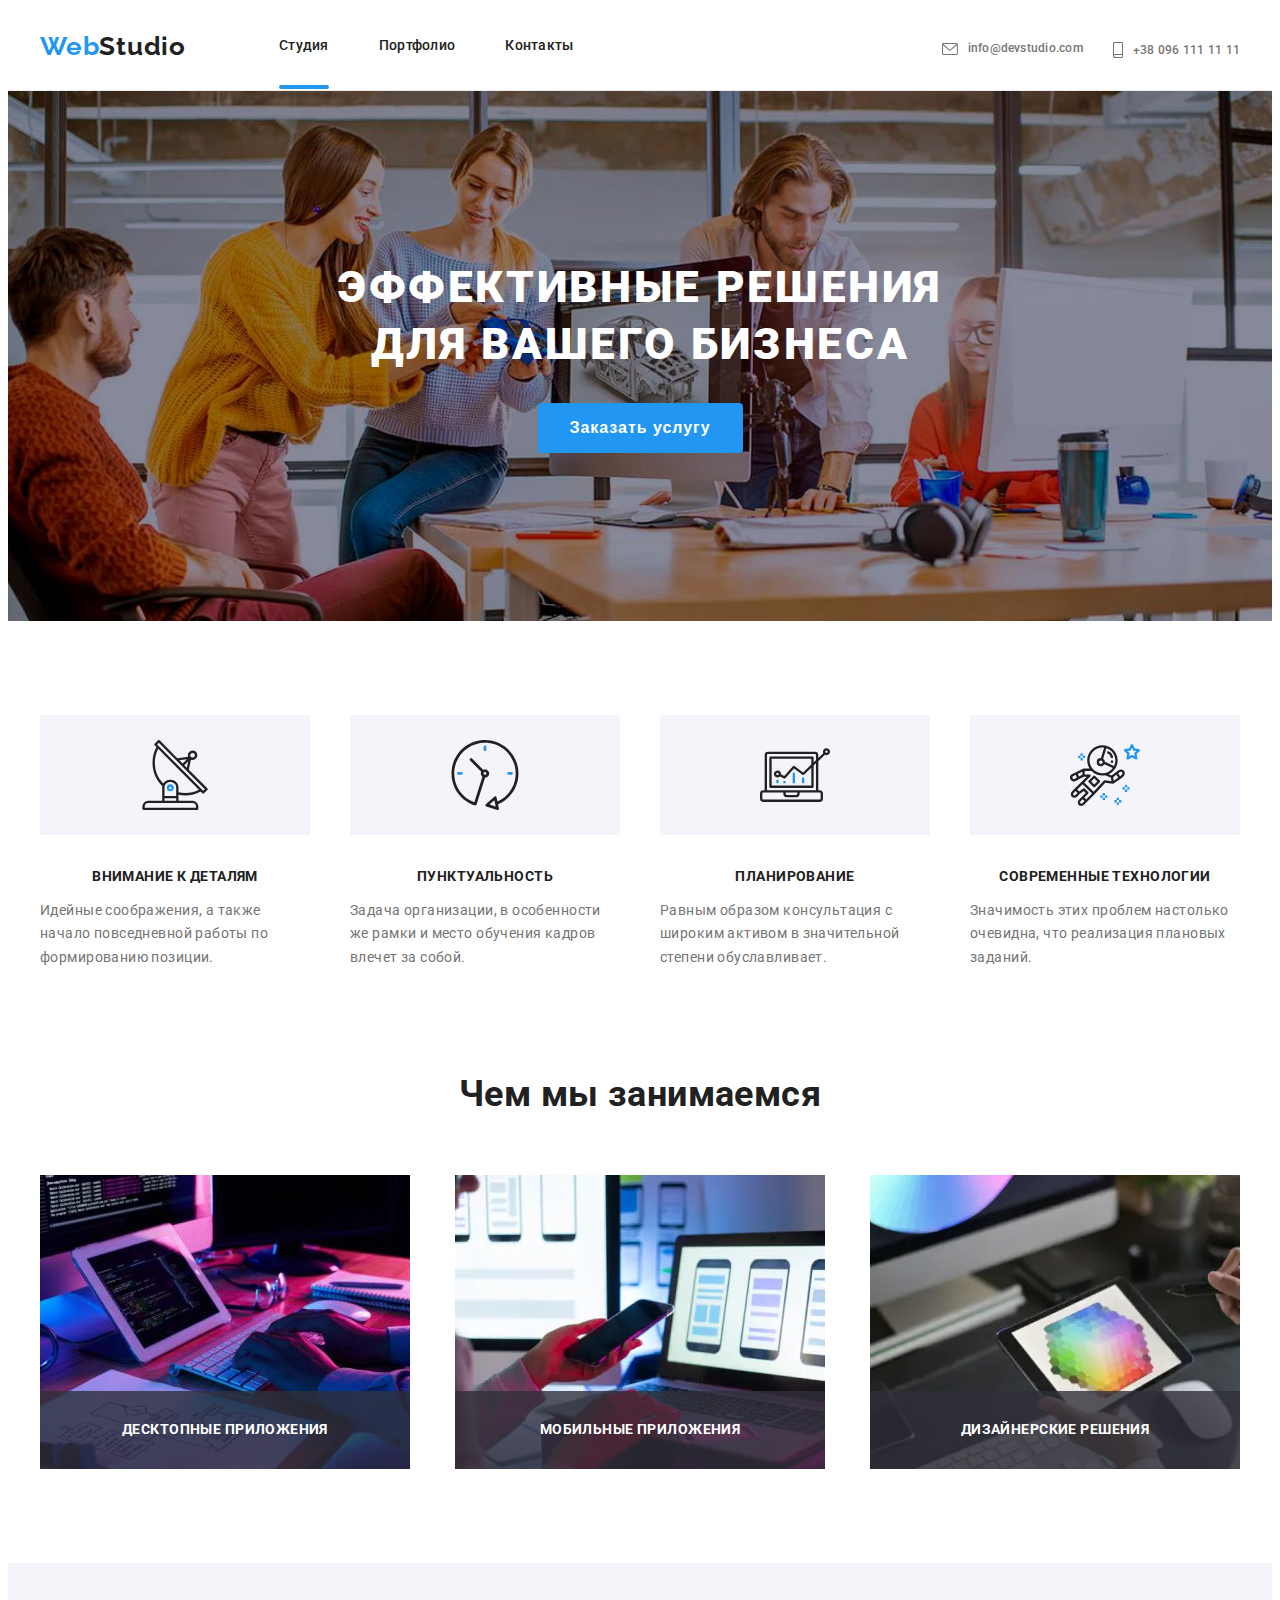
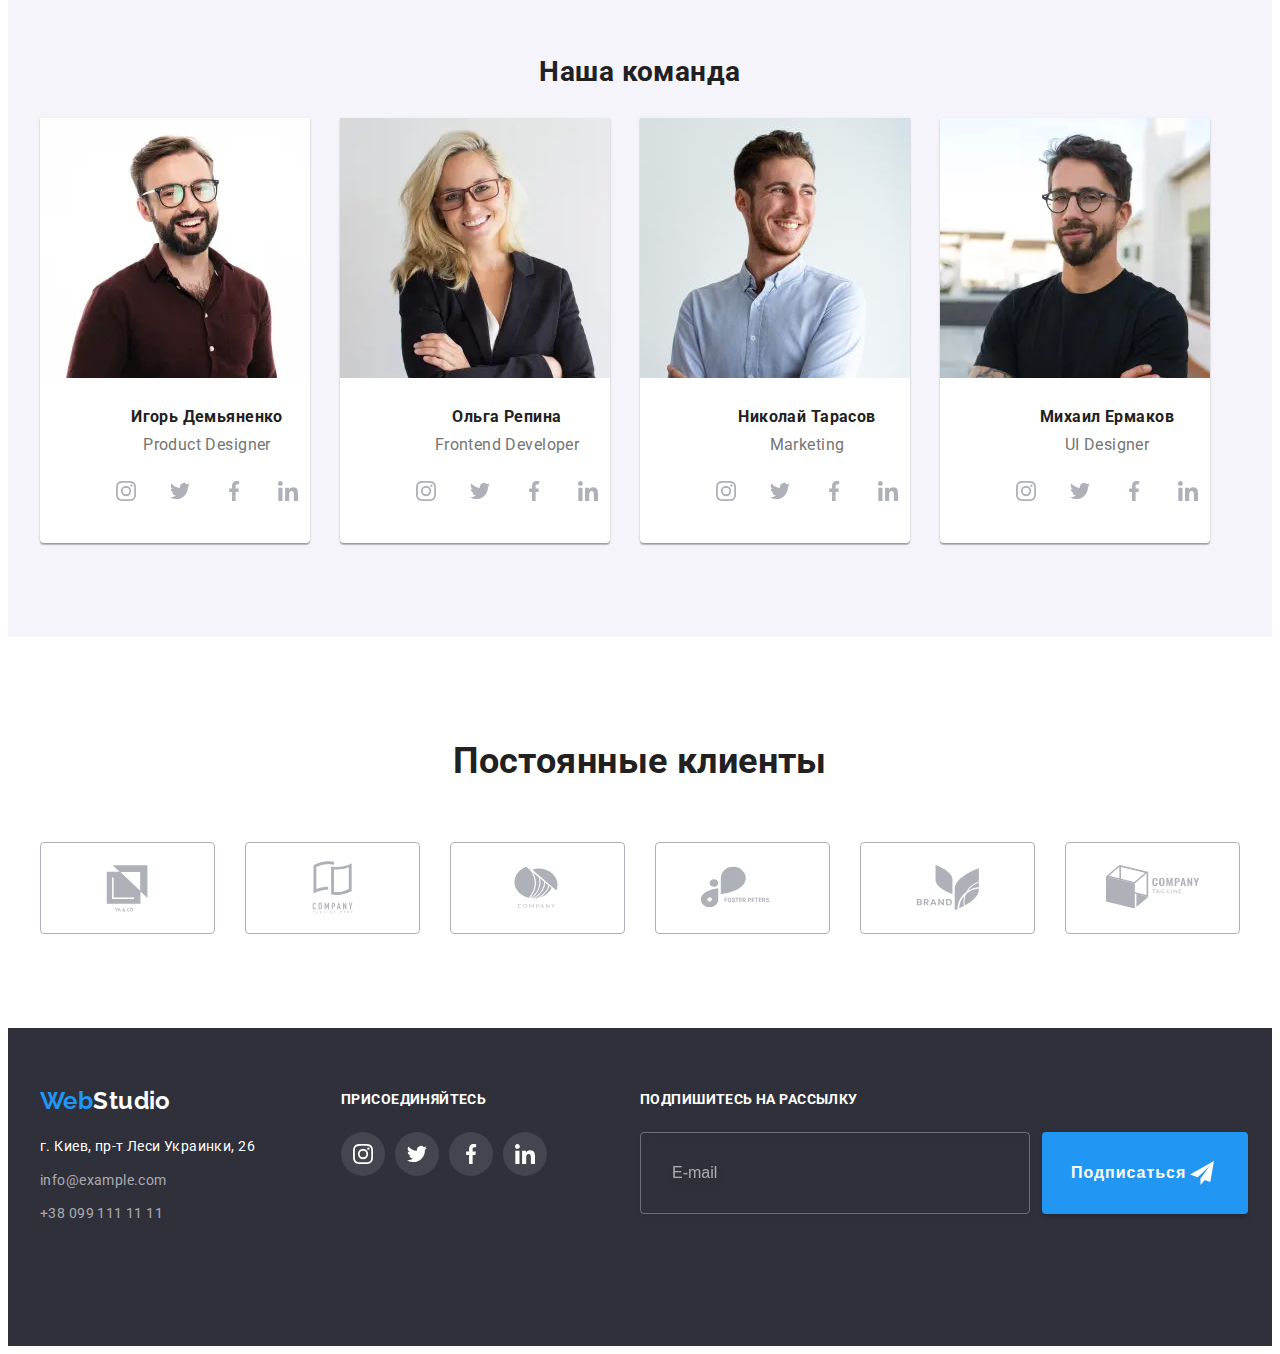
==== commit e96bf914: "1" ====
--- a/index.html
+++ b/index.html
@@ -208,22 +208,25 @@
           <ul class="works-list list">
             <li class="works-list__item">
               <picture>
-                <source
-                  media="(min-width: 1200px)"
-                  srcset="
-                    /images/works/works1@1x.webp 1x,
-                    /images/works/works1@2x.webp 2x
-                  "
-                  type="image/webp"
-                />
-                <source
-                  media="(min-width: 1200px)"
-                  srcset="
-                    /images/works/works1@1x.jpg 1x,
-                    /images/works/works1@2x.jpg 2x
-                  "
-                />
-                <img src="#" alt="Десктопные приложения" />
+                <!-- <source
+                  media="(min-width: 1200px)"
+                  srcset="
+                    ./images/works/works1@1x.webp 1x,
+                    ./images/works/works1@2x.webp 2x
+                  "
+                  type="image/webp"
+                />
+                <source
+                  media="(min-width: 1200px)"
+                  srcset="
+                    ./images/works/works1@1x.jpg 1x,
+                    ./images/works/works1@2x.jpg 2x
+                  "
+                /> -->
+                <img
+                  src="./images/works/works1@1x.jpg"
+                  alt="Десктопные приложения"
+                />
               </picture>
               <div class="works-list__bolok">
                 <p class="works-list__text">Десктопные приложения</p>
@@ -234,19 +237,22 @@
                 <source
                   media="(min-width: 1200px)"
                   srcset="
-                    /images/works/works2@1x.webp 1x,
-                    /images/works/works2@2x.webp 2x
-                  "
-                  type="image/webp"
-                />
-                <source
-                  media="(min-width: 1200px)"
-                  srcset="
-                    /images/works/works2@1x.jpg 1x,
-                    /images/works/works2@2x.jpg 2x
-                  "
-                />
-                <img src="#" alt="Человек с телефоном" />
+                    ./images/works/works2@1x.webp 1x,
+                    ./images/works/works2@2x.webp 2x
+                  "
+                  type="image/webp"
+                />
+                <source
+                  media="(min-width: 1200px)"
+                  srcset="
+                    ./images/works/works2@1x.jpg 1x,
+                    ./images/works/works2@2x.jpg 2x
+                  "
+                />
+                <img
+                  src="./images/works/works2@1x.jpg"
+                  alt="Человек с телефоном"
+                />
               </picture>
               <div class="works-list__bolok">
                 <p class="works-list__text">Мобильные приложения</p>
@@ -257,19 +263,22 @@
                 <source
                   media="(min-width: 1200px)"
                   srcset="
-                    /images/works/works3@1x.webp 1x,
-                    /images/works/works3@2x.webp 2x
-                  "
-                  type="image/webp"
-                />
-                <source
-                  media="(min-width: 1200px)"
-                  srcset="
-                    /images/works/works3@1x.jpg 1x,
-                    /images/works/works3@2x.jpg 2x
-                  "
-                />
-                <img src="#" alt="Человек с планшетом" />
+                    ./images/works/works3@1x.webp 1x,
+                    ./images/works/works3@2x.webp 2x
+                  "
+                  type="image/webp"
+                />
+                <source
+                  media="(min-width: 1200px)"
+                  srcset="
+                    ./images/works/works3@1x.jpg 1x,
+                    ./images/works/works3@2x.jpg 2x
+                  "
+                />
+                <img
+                  src="./images/works/works3@1x.jpg"
+                  alt="Человек с планшетом"
+                />
               </picture>
               <div class="works-list__bolok">
                 <p class="works-list__text">Дизайнерские решения</p>
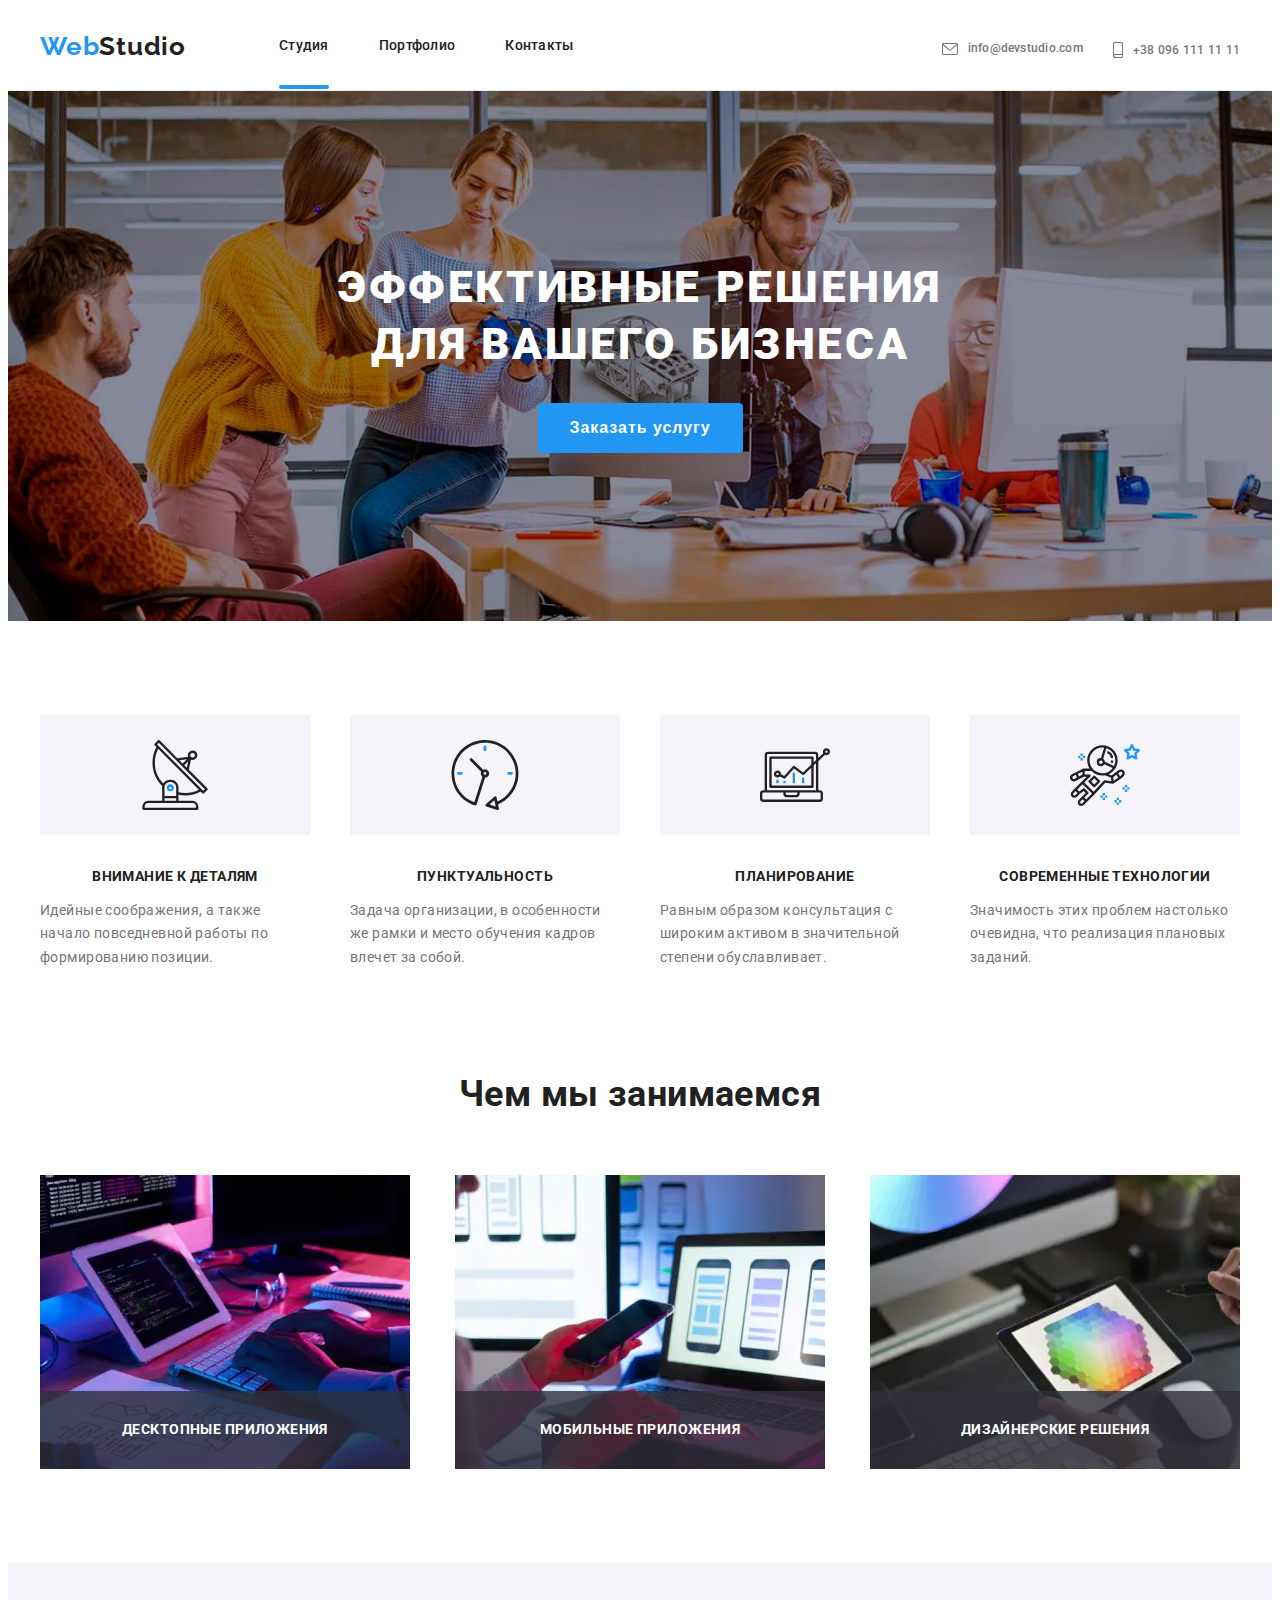
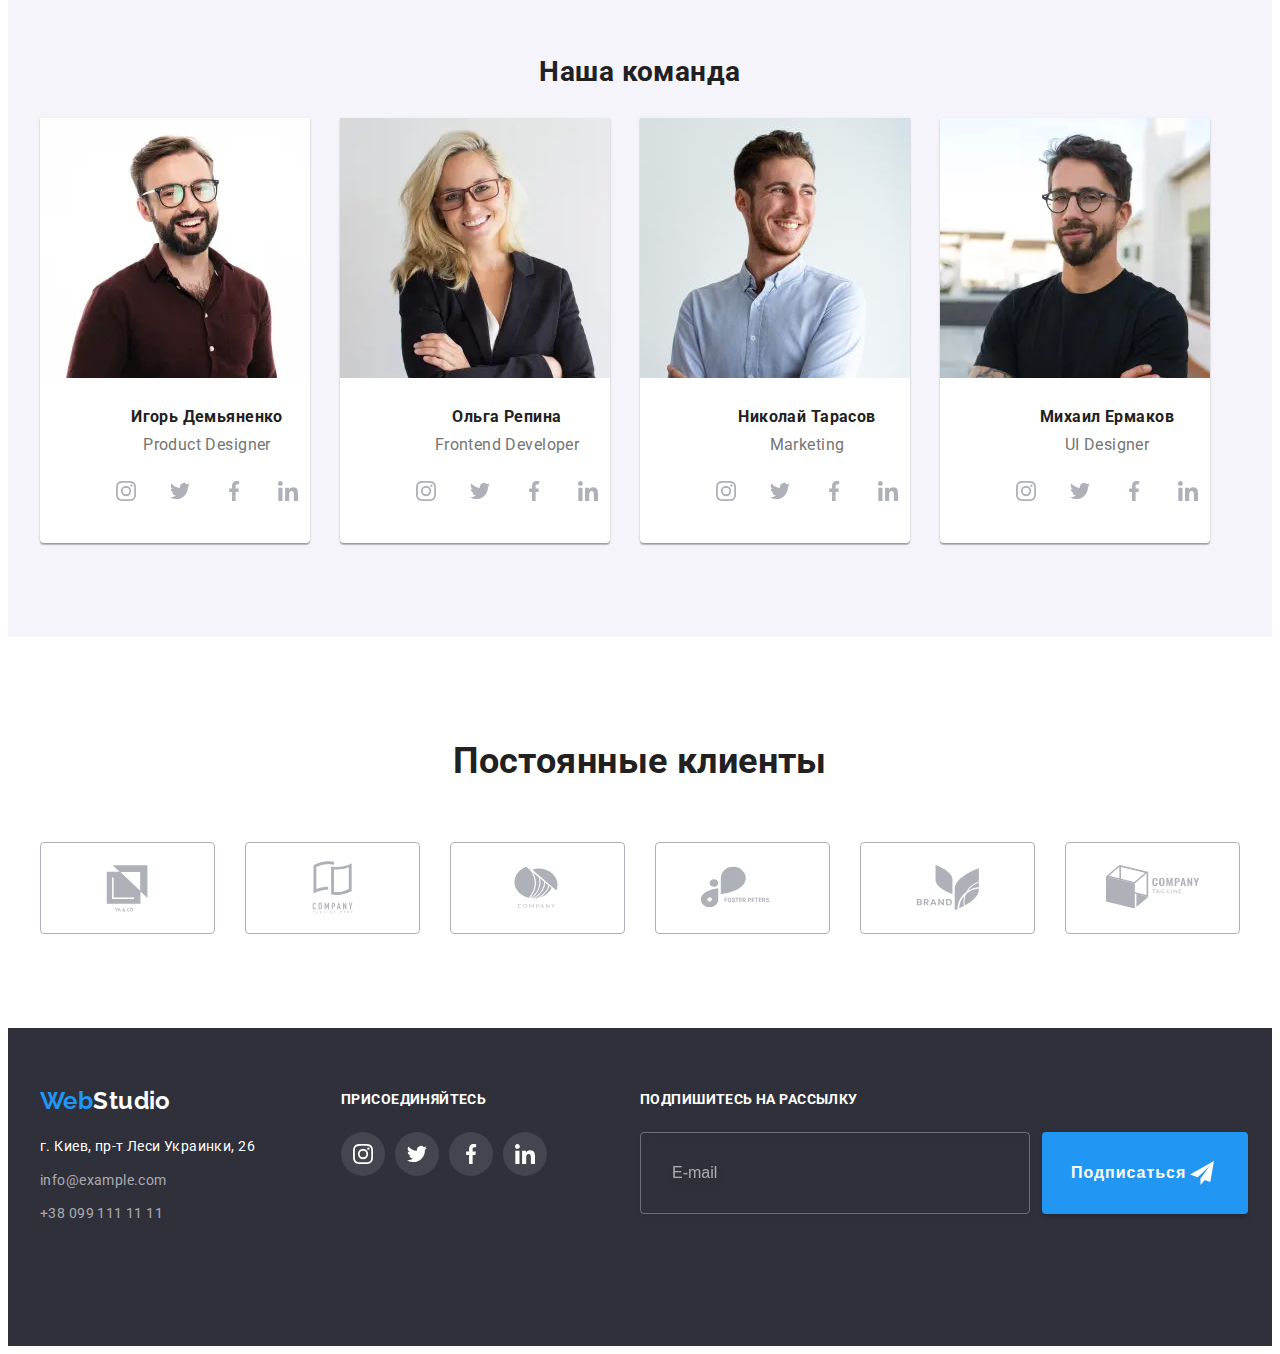
==== commit 2fe037be: "2" ====
--- a/index.html
+++ b/index.html
@@ -208,7 +208,7 @@
           <ul class="works-list list">
             <li class="works-list__item">
               <picture>
-                <!-- <source
+                <source
                   media="(min-width: 1200px)"
                   srcset="
                     ./images/works/works1@1x.webp 1x,
@@ -222,7 +222,7 @@
                     ./images/works/works1@1x.jpg 1x,
                     ./images/works/works1@2x.jpg 2x
                   "
-                /> -->
+                />
                 <img
                   src="./images/works/works1@1x.jpg"
                   alt="Десктопные приложения"
